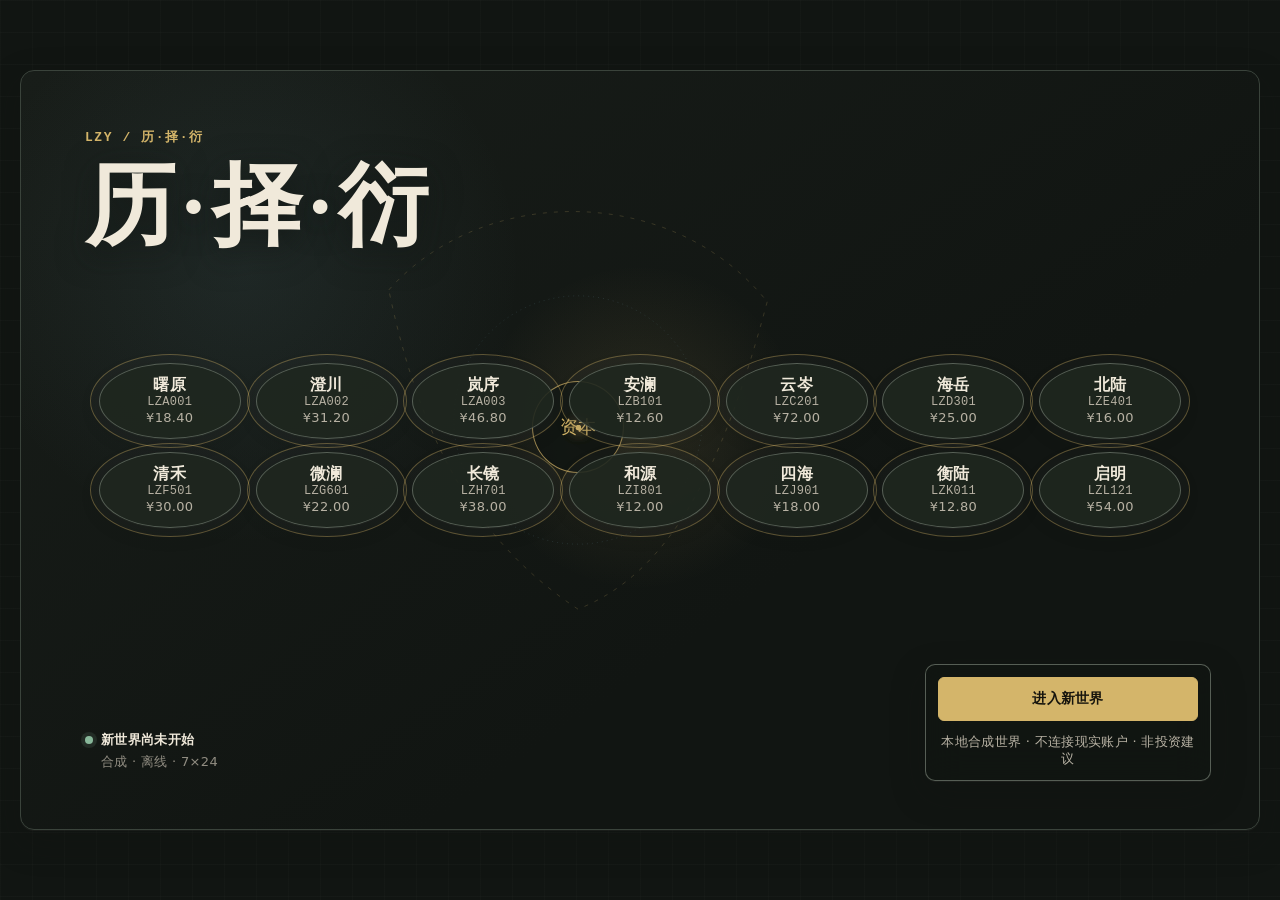
==== client/index.html @ 7af75748 "Publish verified LZY vertical slice" ====
<!doctype html>
<html lang="zh-CN">
  <head>
    <meta charset="utf-8" />
    <meta name="viewport" content="width=device-width, initial-scale=1, viewport-fit=cover" />
    <meta
      name="description"
      content="LZY / 历·择·衍，一款本地单机、持续演化的虚构 A 股式经济与市场游戏。"
    />
    <meta name="theme-color" content="#111512" />
    <title>LZY / 历·择·衍</title>
    <link rel="icon" href="./assets/lzy-mark.svg" type="image/svg+xml" />
    <link rel="apple-touch-icon" href="./assets/lzy-mark.svg" />
    <link rel="stylesheet" href="./styles.css?v=20260801-01" />
    <link rel="stylesheet" href="./src/experience/city-life.css?v=20260801-01" />
    <link rel="stylesheet" href="./src/experience/social-career.css?v=20260801-01" />
    <link rel="stylesheet" href="./src/experience/player-wealth.css?v=20260801-01" />
    <link rel="stylesheet" href="./src/experience/market-intelligence.css?v=20260801-01" />
    <link rel="stylesheet" href="./src/experience/derivatives.css?v=20260801-01" />
    <link rel="stylesheet" href="./src/market/stage.css?v=20260801-01" />
  </head>
  <body>
    <a class="skip-link" href="#current-decision">跳到当前世界</a>
    <div
      id="app"
      class="app-shell"
      data-testid="app-root"
      aria-busy="true"
    >
      <main class="boot-screen" aria-live="polite">
        <p class="eyebrow">LZY / 历·择·衍</p>
        <h1>正在读取本地世界…</h1>
      </main>
    </div>
    <noscript>
      <p class="noscript">LZY 需要启用 JavaScript 才能运行。所有游戏数据仍只保存在本机。</p>
    </noscript>
    <script type="module" src="./src/ui.js?v=20260801-01"></script>
  </body>
</html>
---- client/styles.css ----
:root {
  color-scheme: dark;

  --color-canvas: #111512;
  --rgb-canvas: 17 21 18;
  --color-surface-1: #181d19;
  --rgb-surface-1: 24 29 25;
  --color-surface-2: #202720;
  --rgb-surface-2: 32 39 32;
  --color-surface-3: #283029;
  --rgb-surface-3: 40 48 41;
  --color-text: #f0e9da;
  --rgb-text: 240 233 218;
  --color-text-muted: #b7b1a3;
  --rgb-text-muted: 183 177 163;
  --color-text-subtle: #918d82;
  --rgb-text-subtle: 145 141 130;
  --color-ink-on-accent: #16140d;
  --rgb-ink-on-accent: 22 20 13;
  --color-border: #3a433b;
  --rgb-border: 58 67 59;
  --color-border-strong: #667064;
  --rgb-border-strong: 102 112 100;
  --color-accent: #d4b56a;
  --rgb-accent: 212 181 106;
  --color-info: #84b8c7;
  --rgb-info: 132 184 199;
  --color-positive: #88b89a;
  --rgb-positive: 136 184 154;
  --color-negative: #df8a6e;
  --rgb-negative: 223 138 110;
  --color-market-up: #ef5a5a;
  --color-market-down: #35b779;
  --color-market-flat: #9aa2ad;
  --color-warning: #e2b45e;
  --rgb-warning: 226 180 94;
  --color-danger: #e07878;
  --rgb-danger: 224 120 120;
  --color-focus: #9bc9d2;
  --rgb-focus: 155 201 210;
  --color-overlay: rgb(var(--rgb-canvas) / 0.82);
  --color-hover: rgb(var(--rgb-text) / 0.055);
  --color-selected: rgb(var(--rgb-accent) / 0.13);
  --color-focus-ring: rgb(var(--rgb-focus) / 0.92);

  --font-sans: "PingFang SC", "Hiragino Sans GB", "Microsoft YaHei",
    "Noto Sans CJK SC", system-ui, -apple-system, BlinkMacSystemFont,
    "Segoe UI", sans-serif;
  --font-serif: "Songti SC", "STSong", "Noto Serif CJK SC", Georgia, serif;
  --font-mono: "SFMono-Regular", "Cascadia Mono", Consolas,
    "Liberation Mono", monospace;
  --text-2xs: 0.75rem;
  --text-xs: 0.8125rem;
  --text-sm: 0.875rem;
  --text-md: 1rem;
  --text-lg: 1.125rem;
  --text-xl: 1.5rem;
  --text-2xl: 2rem;

  --space-1: 4px;
  --space-2: 8px;
  --space-3: 12px;
  --space-4: 16px;
  --space-5: 24px;
  --space-6: 32px;
  --space-7: 48px;
  --space-8: 64px;
  --radius-sm: 6px;
  --radius-md: 10px;
  --radius-lg: 14px;
  --content-max: 1480px;
  --rail-width: 248px;
  --aside-width: 340px;

  --shadow-1: 0 1px 0 rgb(var(--rgb-text) / 0.035),
    0 6px 18px rgb(var(--rgb-canvas) / 0.22);
  --shadow-2: 0 1px 0 rgb(var(--rgb-text) / 0.045),
    0 12px 32px rgb(var(--rgb-canvas) / 0.34);
  --shadow-focus: 0 0 0 3px var(--color-focus-ring);

  --motion-fast: 80ms;
  --motion-base: 140ms;
  --motion-slow: 180ms;
  --ease-standard: cubic-bezier(.2, .7, .2, 1);
}

* {
  box-sizing: border-box;
}

html {
  min-width: 320px;
  background: var(--color-canvas);
  scroll-behavior: smooth;
}

body {
  min-width: 320px;
  min-height: 100vh;
  margin: 0;
  color: var(--color-text);
  background:
    linear-gradient(rgb(var(--rgb-text) / 0.018) 1px, transparent 1px),
    linear-gradient(90deg, rgb(var(--rgb-text) / 0.014) 1px, transparent 1px),
    var(--color-canvas);
  background-size: 32px 32px;
  font-family: var(--font-sans);
  font-size: var(--text-md);
  line-height: 1.7;
  letter-spacing: 0.02em;
  -webkit-font-smoothing: antialiased;
  text-rendering: optimizeLegibility;
}

button,
input,
select,
textarea {
  font: inherit;
}

button,
input,
select,
textarea,
a {
  -webkit-tap-highlight-color: transparent;
}

button {
  letter-spacing: 0.02em;
}

a {
  color: var(--color-info);
  text-underline-offset: 0.2em;
}

a:hover {
  color: var(--color-text);
}

a:focus-visible,
button:focus-visible,
input:focus-visible,
select:focus-visible,
textarea:focus-visible,
summary:focus-visible {
  outline: 3px solid var(--color-focus-ring);
  outline-offset: 2px;
}

h1,
h2,
h3,
p {
  margin-top: 0;
}

h1,
h2 {
  font-family: var(--font-serif);
  font-weight: 600;
}

h1 {
  margin-bottom: var(--space-4);
  font-size: clamp(2rem, 5vw, 3.4rem);
  line-height: 1.18;
}

h2 {
  margin-bottom: var(--space-4);
  font-size: clamp(1.45rem, 2.3vw, 2rem);
  line-height: 1.35;
}

h3 {
  margin-bottom: var(--space-3);
  font-size: var(--text-lg);
  line-height: 1.5;
}

small {
  font-size: var(--text-xs);
  color: var(--color-text-muted);
}

.app-shell {
  min-height: 100vh;
  min-height: 100svh;
}

@supports (min-height: 100dvh) {
  .app-shell {
    min-height: 100dvh;
  }
}

.skip-link {
  position: fixed;
  z-index: 100;
  top: var(--space-3);
  left: var(--space-3);
  padding: var(--space-2) var(--space-4);
  border-radius: var(--radius-sm);
  color: var(--color-ink-on-accent);
  background: var(--color-accent);
  transform: translateY(-180%);
  transition: transform var(--motion-base) var(--ease-standard);
}

.skip-link:focus {
  transform: translateY(0);
}

.boot-screen,
.welcome-screen,
.create-screen {
  width: min(1120px, calc(100% - 32px));
  min-height: 100vh;
  min-height: 100svh;
  margin: 0 auto;
  display: grid;
  align-content: center;
  padding: var(--space-8) 0;
  opacity: 1;
  transform: none;
}

.welcome-grid {
  display: grid;
  grid-template-columns: minmax(0, 1.25fr) minmax(280px, 0.75fr);
  gap: var(--space-6);
  align-items: end;
}

.welcome-mark {
  max-width: 760px;
}

.eyebrow {
  margin-bottom: var(--space-3);
  color: var(--color-accent);
  font-family: var(--font-mono);
  font-size: var(--text-xs);
  font-weight: 650;
  letter-spacing: 0.12em;
}

.lede {
  max-width: 66ch;
  color: var(--color-text-muted);
  font-size: var(--text-lg);
}

.disclaimer {
  max-width: 72ch;
  padding-left: var(--space-4);
  border-left: 2px solid var(--color-border-strong);
  color: var(--color-text-muted);
  font-size: var(--text-sm);
}

.panel,
.card {
  border: 1px solid var(--color-border);
  border-radius: var(--radius-md);
  background: var(--color-surface-1);
  box-shadow: var(--shadow-1);
}

.panel {
  padding: clamp(16px, 2.4vw, 24px);
}

.card {
  padding: var(--space-4);
}

.action-stack {
  display: grid;
  gap: var(--space-3);
}

.button,
.nav-button,
.segmented-button,
.icon-button {
  min-height: 44px;
  border: 1px solid var(--color-border);
  border-radius: var(--radius-sm);
  color: var(--color-text);
  background: var(--color-surface-2);
  cursor: pointer;
  transition:
    background-color var(--motion-base) ease,
    border-color var(--motion-base) ease,
    color var(--motion-base) ease,
    transform var(--motion-fast) ease;
}

.button {
  display: inline-flex;
  align-items: center;
  justify-content: center;
  gap: var(--space-2);
  padding: var(--space-2) var(--space-4);
  font-size: var(--text-sm);
  font-weight: 650;
}

.button:hover,
.nav-button:hover,
.segmented-button:hover,
.icon-button:hover {
  border-color: var(--color-border-strong);
  background: var(--color-surface-3);
}

.button:active,
.nav-button:active,
.segmented-button:active,
.icon-button:active {
  transform: translateY(1px);
}

.button:disabled,
.button[aria-disabled="true"],
.nav-button:disabled,
.segmented-button:disabled {
  cursor: not-allowed;
  opacity: 0.48;
  transform: none;
}

.button-primary {
  border-color: var(--color-accent);
  color: var(--color-ink-on-accent);
  background: var(--color-accent);
}

.button-primary:hover {
  border-color: var(--color-text);
  color: var(--color-ink-on-accent);
  background: var(--color-text);
}

.button-quiet {
  background: transparent;
}

.button-wide {
  width: 100%;
}

.button-impact {
  border-color: var(--color-warning);
  box-shadow: inset 3px 0 0 var(--color-warning);
}

.button-danger {
  border-color: var(--color-danger);
  color: var(--color-danger);
}

.inline-actions {
  display: flex;
  flex-wrap: wrap;
  gap: var(--space-2);
  align-items: center;
}

.save-summary {
  display: grid;
  gap: var(--space-1);
  padding: var(--space-3);
  border-left: 3px solid var(--color-accent);
  background: var(--color-selected);
}

.save-summary strong {
  font-family: var(--font-serif);
}

.noscript {
  margin: var(--space-6);
  padding: var(--space-4);
  border: 1px solid var(--color-danger);
}

.create-screen {
  align-content: start;
}

.create-header {
  max-width: 760px;
  margin-bottom: var(--space-6);
}

.create-form {
  display: grid;
  gap: var(--space-6);
}

.form-section {
  margin: 0;
  padding: clamp(16px, 2.6vw, 28px);
  border: 1px solid var(--color-border);
  border-radius: var(--radius-md);
  background: var(--color-surface-1);
}

.form-section legend {
  padding: 0 var(--space-2);
  font-family: var(--font-serif);
  font-size: var(--text-xl);
  font-weight: 600;
}

.section-help {
  margin-bottom: var(--space-4);
  color: var(--color-text-muted);
}

.choice-grid {
  display: grid;
  grid-template-columns: repeat(4, minmax(0, 1fr));
  gap: var(--space-3);
}

.choice-card {
  position: relative;
  display: block;
  min-height: 180px;
  padding: var(--space-4);
  border: 1px solid var(--color-border);
  border-radius: var(--radius-md);
  background: var(--color-surface-2);
  cursor: pointer;
  transition:
    background-color var(--motion-base) ease,
    border-color var(--motion-base) ease,
    transform var(--motion-fast) ease;
}

.choice-card:hover {
  border-color: var(--color-border-strong);
  background: var(--color-surface-3);
}

.choice-card:active {
  transform: translateY(1px);
}

.choice-card:focus-within {
  outline: 3px solid var(--color-focus-ring);
  outline-offset: 2px;
}

.choice-card:has(input:checked) {
  border-color: var(--color-accent);
  background: var(--color-selected);
  box-shadow: inset 3px 0 0 var(--color-accent);
}

.choice-card input {
  position: absolute;
  top: var(--space-3);
  right: var(--space-3);
  width: 20px;
  height: 20px;
  accent-color: var(--color-accent);
}

.choice-card strong,
.choice-card span {
  display: block;
  padding-right: var(--space-5);
}

.choice-card strong {
  margin-bottom: var(--space-2);
  font-size: var(--text-md);
}

.choice-card span {
  color: var(--color-text-muted);
  font-size: var(--text-sm);
  line-height: 1.6;
}

.profile-preview {
  margin-top: var(--space-4);
  padding: var(--space-4);
  border-left: 3px solid var(--color-info);
  background: rgb(var(--rgb-info) / 0.08);
}

.strength-grid {
  display: grid;
  grid-template-columns: repeat(2, minmax(0, 1fr));
  gap: var(--space-3);
}

.compact-choice {
  min-height: 116px;
}

.allocation-grid,
.form-grid {
  display: grid;
  grid-template-columns: repeat(2, minmax(0, 1fr));
  gap: var(--space-4);
}

.field {
  display: grid;
  align-content: start;
  gap: var(--space-2);
}

.field label,
.field-label {
  color: var(--color-text);
  font-size: var(--text-sm);
  font-weight: 650;
}

.field-hint {
  color: var(--color-text-muted);
  font-size: var(--text-xs);
}

.input,
.select,
.textarea {
  width: 100%;
  min-height: 44px;
  border: 1px solid var(--color-border);
  border-radius: var(--radius-sm);
  color: var(--color-text);
  background: var(--color-surface-2);
  transition:
    border-color var(--motion-base) ease,
    background-color var(--motion-base) ease;
}

.input,
.select {
  padding: var(--space-2) var(--space-3);
}

.textarea {
  min-height: 96px;
  resize: vertical;
  padding: var(--space-3);
  line-height: 1.6;
}

.input:hover,
.select:hover,
.textarea:hover {
  border-color: var(--color-border-strong);
  background: var(--color-surface-3);
}

.input:disabled,
.select:disabled,
.textarea:disabled {
  cursor: not-allowed;
  opacity: 0.55;
}

.range {
  width: 100%;
  min-height: 44px;
  accent-color: var(--color-accent);
}

.create-actions {
  position: sticky;
  bottom: 0;
  z-index: 4;
  display: flex;
  justify-content: space-between;
  gap: var(--space-3);
  padding: var(--space-4);
  border: 1px solid var(--color-border);
  border-radius: var(--radius-md) var(--radius-md) 0 0;
  background: var(--color-surface-1);
  box-shadow: var(--shadow-2);
}

.world-shell {
  min-height: 100vh;
  min-height: 100svh;
  opacity: 1;
  transform: none;
}

.world-status {
  position: sticky;
  z-index: 20;
  top: 0;
  border-bottom: 1px solid var(--color-border);
  background: var(--color-surface-1);
}

.world-status-inner {
  width: min(var(--content-max), 100%);
  min-height: 72px;
  margin: 0 auto;
  padding: var(--space-3) clamp(16px, 2.3vw, 32px);
  display: grid;
  grid-template-columns: auto minmax(240px, 1fr) auto;
  gap: var(--space-4);
  align-items: center;
}

.brand-lockup {
  min-width: 175px;
}

.brand-lockup strong,
.brand-lockup span {
  display: block;
}

.brand-lockup strong {
  font-family: var(--font-serif);
  font-size: var(--text-lg);
}

.brand-lockup span {
  color: var(--color-text-subtle);
  font-family: var(--font-mono);
  font-size: var(--text-2xs);
  letter-spacing: 0.08em;
}

.world-meta {
  min-width: 0;
  display: flex;
  flex-wrap: wrap;
  gap: var(--space-2) var(--space-4);
  color: var(--color-text-muted);
  font-size: var(--text-xs);
}

.world-meta strong {
  color: var(--color-accent);
  font-family: var(--font-mono);
  font-size: var(--text-sm);
}

.world-controls {
  display: flex;
  flex-wrap: wrap;
  gap: var(--space-2);
  justify-content: flex-end;
}

.density-control {
  min-height: 36px;
  display: inline-grid;
  grid-template-columns: auto auto;
  gap: var(--space-1);
  align-items: center;
  padding-left: var(--space-2);
  border: 1px solid var(--color-border);
  border-radius: var(--radius-sm);
  color: var(--color-text-muted);
  background: var(--color-canvas);
  font-size: var(--text-2xs);
}

.density-control select {
  min-height: 34px;
  padding: 0 var(--space-2);
  border: 0;
  background: transparent;
}

.world-menu {
  position: relative;
}

.world-menu summary {
  width: 44px;
  min-height: 44px;
  display: grid;
  padding: 0;
  place-items: center;
  border: 1px solid var(--color-border);
  border-radius: var(--radius-sm);
  color: var(--color-text-muted);
  background: var(--color-canvas);
  cursor: pointer;
  list-style: none;
}

.world-menu summary::-webkit-details-marker {
  display: none;
}

.world-menu > div {
  position: absolute;
  z-index: 35;
  top: calc(100% + var(--space-1));
  right: 0;
  min-width: 180px;
  display: grid;
  gap: var(--space-1);
  padding: var(--space-2);
  border: 1px solid var(--color-border-strong);
  border-radius: var(--radius-sm);
  background: var(--color-surface-2);
  box-shadow: var(--shadow-2);
}

.world-menu > div .button {
  width: 100%;
  justify-content: flex-start;
}

.world-menu > div .density-control {
  width: 100%;
  grid-template-columns: 1fr auto;
  padding-left: var(--space-2);
}

.allocation-summary {
  min-height: 34px;
  display: flex;
  align-items: center;
  color: var(--color-accent);
  font-family: var(--font-mono);
  font-weight: 700;
}

.segmented {
  display: inline-flex;
  padding: var(--space-1);
  border: 1px solid var(--color-border);
  border-radius: var(--radius-sm);
  background: var(--color-canvas);
}

.segmented-button {
  min-height: 36px;
  padding: var(--space-1) var(--space-3);
  border-color: transparent;
  background: transparent;
  font-size: var(--text-xs);
  font-weight: 650;
}

.segmented-button[aria-pressed="true"] {
  border-color: var(--color-border);
  color: var(--color-ink-on-accent);
  background: var(--color-accent);
}

.save-state {
  min-width: 78px;
  color: var(--color-text-muted);
  font-size: var(--text-xs);
  text-align: right;
}

.save-state[data-state="saved"] {
  color: var(--color-positive);
}

.save-state[data-state="error"] {
  color: var(--color-danger);
}

.primary-nav {
  border-bottom: 1px solid var(--color-border);
  background: var(--color-canvas);
}

.primary-nav-inner {
  width: min(var(--content-max), 100%);
  margin: 0 auto;
  padding: 0 clamp(16px, 2.3vw, 32px);
  display: grid;
  grid-template-columns: repeat(5, minmax(0, 1fr));
}

.nav-button {
  position: relative;
  min-height: 58px;
  padding: var(--space-2) var(--space-4);
  border: 0;
  border-radius: 0;
  background: transparent;
  text-align: left;
  font-size: var(--text-sm);
  font-weight: 600;
}

.nav-button[aria-current="page"] {
  color: var(--color-accent);
  background: var(--color-selected);
}

.nav-button[aria-current="page"]::after {
  content: "";
  position: absolute;
  right: var(--space-4);
  bottom: 0;
  left: var(--space-4);
  height: 3px;
  background: var(--color-accent);
}

.world-grid {
  width: min(var(--content-max), 100%);
  margin: 0 auto;
  padding: var(--space-5) clamp(16px, 2.3vw, 32px) var(--space-7);
  display: grid;
  grid-template-columns: minmax(0, 1fr);
  gap: var(--space-4);
  align-items: start;
}

.world-grid-market {
  width: 100%;
  max-width: 1920px;
  grid-template-columns: minmax(0, 1fr);
  padding-inline: clamp(8px, 1.4vw, 24px);
}

.market-workspace,
.market-stage-host,
#market-stage-root {
  min-width: 0;
  width: 100%;
}

.market-mode .world-status,
.market-mode > .primary-nav,
.market-mode .footer-note,
.market-mode .live-region {
  display: none;
}

.market-mode .world-grid-market {
  max-width: none;
  padding: 0;
}

.market-mode .market-workspace {
  gap: 0;
}

.market-mode .market-stage-host {
  position: relative;
  overflow: visible;
  border: 0;
  border-radius: 0;
}

.market-intelligence-route {
  min-width: 0;
  display: grid;
  gap: var(--space-2);
}

.market-intelligence-route__bar {
  position: sticky;
  top: 0;
  z-index: 20;
  display: flex;
  gap: var(--space-1);
  padding: var(--space-1);
  border-bottom: 1px solid var(--color-border);
  background: rgb(var(--rgb-canvas) / 0.86);
  backdrop-filter: blur(12px);
  -webkit-backdrop-filter: blur(12px);
}

.market-intelligence-route__bar button {
  min-height: 44px;
  padding: 0 var(--space-3);
  border: 1px solid var(--color-border);
  border-radius: var(--radius-sm);
  color: var(--color-text);
  background: var(--color-surface-1);
}

.market-app-bar {
  position: relative;
  min-height: 44px;
  display: grid;
  grid-template-columns: minmax(0, auto) minmax(48px, 1fr) 44px;
  gap: var(--space-1);
  align-items: center;
  padding: 2px var(--space-2);
  border-bottom: 1px solid var(--color-border);
  background: var(--color-canvas);
}

.market-mode .market-app-bar {
  height: 44px;
  min-height: 44px;
  grid-template-columns: minmax(0, 1fr) 44px;
  overflow: visible;
}

.market-mode .market-app-bar > strong {
  display: none;
}

.market-mode .market-place-links {
  max-width: calc(100% - 360px);
}

.market-mode .market-place-links button {
  flex: 0 1 auto;
  overflow: hidden;
  text-overflow: ellipsis;
  white-space: nowrap;
}

.market-mode .market-menu {
  z-index: 60;
}

.market-app-bar strong {
  overflow: hidden;
  text-align: center;
  text-overflow: ellipsis;
  white-space: nowrap;
}

.market-place-links {
  min-width: 0;
  display: flex;
  align-items: center;
}

.market-app-bar button {
  min-height: 44px;
  padding: 0 clamp(5px, 1vw, var(--space-2));
  border: 0;
  color: var(--color-text-muted);
  background: transparent;
  font-size: var(--text-xs);
}

.market-menu {
  position: relative;
  justify-self: end;
}

.market-menu summary {
  width: 44px;
  min-height: 44px;
  display: grid;
  place-items: center;
  color: var(--color-text-muted);
  cursor: pointer;
  list-style: none;
}

.market-menu summary::-webkit-details-marker {
  display: none;
}

.market-menu > div {
  position: absolute;
  z-index: 60;
  top: calc(100% + var(--space-1));
  right: 0;
  min-width: 168px;
  padding: var(--space-1);
  border: 1px solid var(--color-border-strong);
  border-radius: var(--radius-sm);
  background: var(--color-surface-2);
  box-shadow: var(--shadow-2);
}

.market-menu > div button {
  width: 100%;
  justify-content: flex-start;
}

.advance-control {
  display: grid;
  grid-template-columns: auto minmax(0, 1fr) auto;
  gap: var(--space-2);
  align-items: center;
}

.advance-control label {
  color: var(--color-text-muted);
  font-size: var(--text-xs);
}

.advance-control select {
  min-width: 0;
  min-height: 40px;
  padding: 0 var(--space-2);
  border: 1px solid var(--color-border);
  border-radius: var(--radius-sm);
  background: var(--color-canvas);
}

.market-mode .lzy-market-stage {
  min-height: calc(100svh - 40px);
}

.market-stage-host {
  overflow: clip;
  border: 1px solid var(--color-border);
  border-radius: var(--radius-md);
  background: var(--color-surface-1);
}

.market-return-actions {
  display: flex;
  flex-wrap: wrap;
  gap: var(--space-3);
  margin-top: var(--space-4);
}

.context-rail,
.account-aside {
  min-width: 0;
  position: sticky;
  top: 166px;
  display: grid;
  gap: var(--space-4);
}

.context-nav {
  display: grid;
  gap: var(--space-1);
  padding: var(--space-2);
  border: 1px solid var(--color-border);
  border-radius: var(--radius-md);
  background: var(--color-surface-1);
}

.context-nav .nav-button {
  min-height: 46px;
  border-radius: var(--radius-sm);
}

.context-nav .nav-button[aria-current="page"]::after {
  top: var(--space-2);
  right: auto;
  bottom: var(--space-2);
  left: 0;
  width: 3px;
  height: auto;
}

.main-workspace {
  width: 100%;
  min-width: 0;
  display: grid;
  gap: var(--space-4);
}

.workspace-header {
  padding: clamp(18px, 3vw, 32px);
  border: 1px solid var(--color-border);
  border-radius: var(--radius-md);
  background:
    linear-gradient(115deg, rgb(var(--rgb-accent) / 0.07), transparent 55%),
    var(--color-surface-1);
}

.workspace-header p {
  max-width: 72ch;
  margin-bottom: 0;
  color: var(--color-text-muted);
}

.panel-enter {
  opacity: 1;
  transform: none;
}

.visually-hidden {
  position: absolute !important;
  width: 1px !important;
  height: 1px !important;
  overflow: hidden !important;
  margin: -1px !important;
  padding: 0 !important;
  border: 0 !important;
  clip: rect(0 0 0 0) !important;
  clip-path: inset(50%) !important;
  white-space: nowrap !important;
}

/* Continuous-world opening */
.welcome-screen {
  width: min(1240px, calc(100% - 32px));
  padding-block: var(--space-4);
}

.welcome-stage {
  position: relative;
  min-height: min(760px, calc(100svh - 32px));
  overflow: hidden;
  border: 1px solid var(--color-border);
  border-radius: var(--radius-lg);
  background:
    radial-gradient(circle at 50% 47%, rgb(var(--rgb-accent) / 0.12), transparent 22%),
    radial-gradient(circle at 18% 26%, rgb(var(--rgb-info) / 0.09), transparent 24%),
    linear-gradient(145deg, var(--color-surface-1), var(--color-canvas) 64%);
  box-shadow: var(--shadow-2);
}

.welcome-world-preview {
  position: absolute;
  inset: 0;
  min-height: 600px;
  isolation: isolate;
}

.welcome-mark {
  position: absolute;
  z-index: 4;
  top: clamp(22px, 5vw, 56px);
  left: clamp(22px, 5vw, 64px);
  max-width: none;
}

.welcome-mark .eyebrow {
  margin-bottom: var(--space-1);
}

.welcome-mark h1 {
  margin: 0;
  font-size: clamp(2.3rem, 7vw, 5.6rem);
  letter-spacing: 0.08em;
  text-shadow: 0 8px 32px rgb(var(--rgb-canvas) / 0.72);
}

.welcome-flow {
  position: absolute;
  z-index: 0;
  top: 46%;
  left: 45%;
  width: min(620px, 78%);
  height: min(620px, 78%);
  overflow: visible;
  transform: translate(-50%, -50%);
}

.welcome-flow path,
.welcome-flow circle {
  fill: none;
  stroke: rgb(var(--rgb-accent) / 0.42);
  stroke-width: 0.45;
  vector-effect: non-scaling-stroke;
}

.welcome-flow path {
  stroke-dasharray: 4 7;
  animation: welcome-flow-drift 9s linear infinite;
}

.welcome-flow circle {
  stroke: rgb(var(--rgb-info) / 0.34);
  stroke-dasharray: 1 4;
}

.welcome-company {
  z-index: 3;
  width: clamp(90px, 13vw, 142px);
  min-height: 76px;
  display: grid;
  place-content: center;
  padding: var(--space-2);
  border: 1px solid rgb(var(--rgb-border-strong) / 0.8);
  border-radius: 50%;
  background: rgb(var(--rgb-surface-2) / 0.9);
  box-shadow: 0 0 0 8px rgb(var(--rgb-text) / 0.018), var(--shadow-1);
  text-align: center;
  line-height: 1.25;
}

.welcome-company-field {
  position: absolute;
  z-index: 3;
  inset: clamp(150px, 19vh, 190px) clamp(24px, 6vw, 86px)
    clamp(150px, 20vh, 190px);
  display: grid;
  grid-template-columns: repeat(7, minmax(0, 1fr));
  align-content: center;
  gap: clamp(8px, 1vw, 14px);
}

.welcome-company-field .welcome-company {
  position: relative;
  top: auto;
  right: auto;
  left: auto;
  width: min(100%, 142px);
  min-width: 0;
  justify-self: center;
  transform: none;
}

.welcome-company strong,
.welcome-company span,
.welcome-company small {
  position: relative;
  z-index: 1;
}

.welcome-company span {
  color: var(--color-text-muted);
  font-family: var(--font-mono);
  font-size: var(--text-2xs);
}

.welcome-company-1 {
  top: 25%;
  left: 16%;
}

.welcome-company-2 {
  top: 22%;
  left: 62%;
}

.welcome-company-3 {
  top: 65%;
  left: 39%;
}

.welcome-company-pulse {
  position: absolute !important;
  z-index: -1 !important;
  inset: -10px;
  border: 1px solid rgb(var(--rgb-accent) / 0.38);
  border-radius: 50%;
  animation: ambient-pulse 3.6s ease-out infinite;
}

.welcome-company-2 .welcome-company-pulse {
  animation-delay: -1.2s;
}

.welcome-company-3 .welcome-company-pulse {
  animation-delay: -2.4s;
}

.welcome-capital {
  position: absolute;
  z-index: 2;
  top: 47%;
  left: 45%;
  width: 92px;
  height: 92px;
  display: grid;
  place-items: center;
  border: 1px solid rgb(var(--rgb-accent) / 0.72);
  border-radius: 50%;
  background: rgb(var(--rgb-canvas) / 0.88);
  transform: translate(-50%, -50%);
}

.welcome-capital::before {
  content: "资本";
  color: var(--color-accent);
  font-family: var(--font-serif);
  font-size: var(--text-lg);
}

.welcome-capital span {
  position: absolute;
  width: 5px;
  height: 5px;
  border-radius: 50%;
  background: var(--color-accent);
  box-shadow: 0 0 14px var(--color-accent);
  animation: capital-orbit 7s linear infinite;
}

.welcome-capital span:nth-child(2) {
  animation-delay: -2.3s;
}

.welcome-capital span:nth-child(3) {
  animation-delay: -4.6s;
}

.welcome-world-state {
  position: absolute;
  z-index: 4;
  left: clamp(20px, 5vw, 64px);
  bottom: clamp(22px, 5vw, 56px);
  display: grid;
  grid-template-columns: auto auto;
  gap: 0 var(--space-2);
  align-items: center;
  font-size: var(--text-xs);
}

.welcome-world-state > span:last-child {
  grid-column: 2;
  color: var(--color-text-subtle);
}

.welcome-entry {
  position: absolute;
  z-index: 8;
  right: clamp(18px, 4vw, 48px);
  bottom: clamp(18px, 4vw, 48px);
  width: min(286px, calc(100% - 36px));
  padding: var(--space-3);
  border: 1px solid rgb(var(--rgb-border-strong) / 0.82);
  border-radius: var(--radius-md);
  background: rgb(var(--rgb-canvas) / 0.86);
  box-shadow: var(--shadow-2);
  -webkit-backdrop-filter: blur(18px);
  backdrop-filter: blur(18px);
}

.welcome-risk {
  line-height: 1.35;
  text-align: center;
}

.save-recovery {
  display: grid;
  gap: var(--space-1);
  padding: var(--space-2);
  border: 1px solid var(--color-warning);
  border-radius: var(--radius-sm);
  color: var(--color-text-muted);
  font-size: var(--text-xs);
}

/* Compact world creation console */
.create-screen {
  width: min(1040px, calc(100% - 32px));
  align-content: center;
  padding-block: var(--space-4);
}

.create-console {
  display: grid;
  gap: var(--space-3);
  padding: clamp(14px, 2.5vw, 28px);
  border: 1px solid var(--color-border);
  border-radius: var(--radius-lg);
  background:
    radial-gradient(circle at 85% 10%, rgb(var(--rgb-accent) / 0.08), transparent 28%),
    var(--color-surface-1);
  box-shadow: var(--shadow-2);
}

.create-console-head {
  min-height: 62px;
  display: flex;
  justify-content: space-between;
  gap: var(--space-3);
  align-items: center;
  border-bottom: 1px solid var(--color-border);
}

.create-console-head .eyebrow {
  display: block;
  margin-bottom: 0;
}

.create-console-head h1 {
  margin: 0;
  font-size: clamp(1.7rem, 4vw, 2.7rem);
}

.create-block {
  min-width: 0;
  margin: 0;
  padding: var(--space-3);
  border: 1px solid var(--color-border);
  border-radius: var(--radius-md);
  background: rgb(var(--rgb-canvas) / 0.44);
}

.create-block legend {
  padding: 0 var(--space-2);
  color: var(--color-text-muted);
  font-size: var(--text-xs);
  font-weight: 650;
}

.create-role-grid {
  display: grid;
  grid-template-columns: repeat(4, minmax(0, 1fr));
  gap: var(--space-2);
}

.create-role-choice {
  position: relative;
  min-width: 0;
  min-height: 94px;
  display: grid;
  grid-template-columns: auto minmax(0, 1fr);
  gap: 0 var(--space-2);
  align-content: center;
  padding: var(--space-2);
  border: 1px solid var(--color-border);
  border-radius: var(--radius-md);
  background: var(--color-surface-2);
  cursor: pointer;
}

.create-role-choice:hover {
  border-color: var(--color-border-strong);
}

.create-role-choice:has(input:checked) {
  border-color: var(--color-accent);
  background: var(--color-selected);
  box-shadow: inset 0 -3px 0 var(--color-accent);
}

.create-role-choice input {
  position: absolute;
  width: 1px;
  height: 1px;
  opacity: 0;
}

.create-role-choice:focus-within {
  outline: 3px solid var(--color-focus-ring);
  outline-offset: 2px;
}

.create-role-index {
  width: 30px;
  height: 30px;
  grid-row: 1 / span 2;
  display: grid;
  place-items: center;
  border: 1px solid var(--color-border-strong);
  border-radius: 50%;
  color: var(--color-accent);
  font-family: var(--font-mono);
  font-size: var(--text-xs);
}

.create-role-choice strong,
.create-role-choice small {
  min-width: 0;
  overflow: hidden;
  text-overflow: ellipsis;
  white-space: nowrap;
}

.create-role-choice small {
  color: var(--color-text-subtle);
  font-size: 10px;
}

.create-control-grid {
  display: grid;
  grid-template-columns: minmax(150px, 0.55fr) minmax(240px, 1fr) minmax(210px, 0.8fr);
  gap: var(--space-3);
}

.create-strength-toggle {
  display: grid;
  grid-template-columns: 1fr 1fr;
  gap: var(--space-1);
}

.create-strength-toggle label {
  position: relative;
  cursor: pointer;
}

.create-strength-toggle input {
  position: absolute;
  opacity: 0;
}

.create-strength-toggle span {
  min-height: 48px;
  display: grid;
  place-items: center;
  border: 1px solid var(--color-border);
  border-radius: var(--radius-sm);
  color: var(--color-text-muted);
  background: var(--color-surface-2);
}

.create-strength-toggle input:checked + span {
  border-color: var(--color-accent);
  color: var(--color-ink-on-accent);
  background: var(--color-accent);
}

.create-range {
  min-height: 48px;
  display: grid;
  grid-template-columns: auto minmax(80px, 1fr);
  gap: 0 var(--space-2);
  align-items: center;
}

.create-range label {
  color: var(--color-text-muted);
  font-size: var(--text-xs);
}

.create-range .range {
  min-width: 0;
}

.create-range .allocation-summary {
  min-height: 20px;
  grid-column: 1 / -1;
  font-size: var(--text-xs);
}

.create-seed-block .input {
  min-height: 48px;
}

.create-vitals {
  display: grid;
  grid-template-columns: minmax(150px, 1.2fr) repeat(4, minmax(100px, 1fr));
  gap: var(--space-1);
  padding: var(--space-1);
  border: 1px solid var(--color-border);
  border-radius: var(--radius-md);
  background: var(--color-canvas);
}

.create-vitals > span {
  min-width: 0;
  min-height: 58px;
  display: grid;
  align-content: center;
  padding: var(--space-2);
  border-right: 1px solid var(--color-border);
}

.create-vitals > span:last-child {
  border-right: 0;
}

.create-vitals small,
.create-vitals strong {
  overflow: hidden;
  text-overflow: ellipsis;
  white-space: nowrap;
}

.create-vitals small {
  color: var(--color-text-subtle);
  font-size: 10px;
}

.create-vitals strong {
  font-family: var(--font-mono);
  font-size: var(--text-sm);
}

.create-vital-name strong {
  color: var(--color-accent);
  font-family: var(--font-serif);
}

.create-console .create-actions {
  position: static;
  min-height: 58px;
  margin: 0;
  padding: var(--space-2) 0 0;
  border: 0;
  border-top: 1px solid var(--color-border);
  border-radius: 0;
  box-shadow: none;
  align-items: center;
}

.create-console .create-actions small {
  line-height: 1.35;
}

/* Persistent world shell */
.world-running-dot {
  width: 8px;
  height: 8px;
  display: inline-block;
  flex: 0 0 auto;
  border-radius: 50%;
  background: var(--color-positive);
  box-shadow: 0 0 0 4px rgb(var(--rgb-positive) / 0.12);
  animation: running-breathe 2.4s ease-in-out infinite;
}

.world-running-dot.is-paused {
  background: var(--color-text-subtle);
  box-shadow: none;
  animation: none;
}

.world-run-toggle {
  min-height: 44px;
  display: inline-flex;
  gap: var(--space-1);
  align-items: center;
  padding: 0 var(--space-2);
  border: 1px solid var(--color-border);
  border-radius: var(--radius-sm);
  color: var(--color-text);
  background: var(--color-canvas);
  cursor: pointer;
  font-size: var(--text-xs);
}

.world-run-toggle[aria-pressed="false"] {
  color: var(--color-warning);
  border-color: var(--color-warning);
}

.world-speed {
  min-height: 44px;
  display: inline-flex;
  align-items: center;
  border: 1px solid var(--color-border);
  border-radius: var(--radius-sm);
  background: var(--color-canvas);
}

.world-speed select {
  min-height: 44px;
  padding: 0 var(--space-2);
  border: 0;
  color: var(--color-text);
  background: transparent;
  font-family: var(--font-mono);
  font-size: var(--text-xs);
}

.world-virtual-clock {
  min-width: 7ch;
  font-family: var(--font-mono);
  font-variant-numeric: tabular-nums;
}

.lens-header {
  min-height: 64px;
  display: flex;
  gap: var(--space-3);
  align-items: baseline;
  padding: var(--space-3) var(--space-4);
  border-bottom: 1px solid var(--color-border);
}

.lens-header h1 {
  margin: 0;
  font-size: var(--text-xl);
}

.lens-header span {
  color: var(--color-text-subtle);
  font-size: var(--text-xs);
}

.world-scene {
  position: relative;
  overflow: hidden;
  border: 1px solid var(--color-border);
  border-radius: var(--radius-lg);
  background:
    radial-gradient(circle at 50% 46%, rgb(var(--rgb-accent) / 0.1), transparent 25%),
    radial-gradient(circle at 15% 55%, rgb(var(--rgb-info) / 0.055), transparent 24%),
    linear-gradient(160deg, var(--color-surface-1), var(--color-canvas) 72%);
  box-shadow: var(--shadow-2);
}

.world-scene-head {
  min-height: 72px;
  display: grid;
  grid-template-columns: minmax(0, 1fr) auto auto;
  gap: clamp(14px, 4vw, 48px);
  align-items: center;
  padding: var(--space-3) clamp(14px, 3vw, 28px);
  border-bottom: 1px solid rgb(var(--rgb-border) / 0.8);
  background: rgb(var(--rgb-canvas) / 0.4);
}

.world-scene-head > div {
  min-width: 0;
  display: grid;
  gap: 0 var(--space-2);
}

.world-scene-head > div:first-child {
  grid-template-columns: auto auto;
  justify-content: start;
  align-items: center;
}

.world-scene-head > div:first-child > span:last-child {
  grid-column: 2;
  color: var(--color-text-subtle);
  font-family: var(--font-mono);
  font-size: var(--text-xs);
}

.world-scene-head small {
  color: var(--color-text-subtle);
  font-size: var(--text-2xs);
}

.world-scene-head strong {
  overflow: hidden;
  text-overflow: ellipsis;
  white-space: nowrap;
  font-variant-numeric: tabular-nums;
}

.worldline-panel {
  display: grid;
  gap: var(--space-2);
  padding: var(--space-3) clamp(14px, 3vw, 28px);
  border-bottom: 1px solid rgb(var(--rgb-border) / 0.8);
  background: rgb(var(--rgb-canvas) / 0.46);
}

.worldline-panel--history {
  margin-bottom: var(--space-3);
  border: 1px solid var(--color-border);
  border-radius: var(--radius-lg);
  box-shadow: var(--shadow-1);
}

.worldline-panel > header {
  display: flex;
  align-items: baseline;
  justify-content: space-between;
  gap: var(--space-2);
}

.worldline-panel > header > span:first-child {
  display: grid;
}

.worldline-panel > header small,
.worldline-panel > header > span:not(:first-child) {
  color: var(--color-text-subtle);
  font-size: var(--text-2xs);
}

.worldline-anchors {
  display: grid;
  grid-template-columns: repeat(6, minmax(0, 1fr));
  border: 1px solid var(--color-border);
  border-radius: var(--radius-sm);
  overflow: hidden;
}

.worldline-anchors > span {
  display: grid;
  min-width: 0;
  padding: var(--space-1) var(--space-2);
  border-right: 1px solid var(--color-border);
}

.worldline-anchors > span:last-child {
  border-right: 0;
}

.worldline-anchors small {
  color: var(--color-text-subtle);
  font-size: 9px;
}

.worldline-anchors strong {
  overflow: hidden;
  text-overflow: ellipsis;
  white-space: nowrap;
  font-size: var(--text-2xs);
}

.worldline-grounding {
  display: grid;
  grid-template-columns: repeat(5, minmax(0, 1fr));
  gap: 1px;
  overflow: hidden;
  border: 1px solid var(--color-border);
  border-radius: var(--radius-sm);
  background: var(--color-border);
}

.worldline-grounding > span {
  display: grid;
  min-width: 0;
  gap: 2px;
  padding: var(--space-2);
  background: var(--color-surface-1);
}

.worldline-grounding small {
  color: var(--color-text-subtle);
  font-size: 9px;
}

.worldline-grounding strong {
  display: -webkit-box;
  overflow: hidden;
  font-size: var(--text-2xs);
  line-height: 1.35;
  -webkit-box-orient: vertical;
  -webkit-line-clamp: 2;
}

.worldline-arcs {
  display: grid;
  grid-template-columns: repeat(2, minmax(0, 1fr));
  gap: var(--space-2);
}

.worldline-arc {
  display: grid;
  gap: 3px;
  min-width: 0;
  padding: var(--space-2);
  border: 1px solid var(--color-border);
  border-radius: var(--radius-sm);
  background: var(--color-surface-1);
}

.worldline-arc > header,
.worldline-arc > div {
  display: flex;
  align-items: baseline;
  justify-content: space-between;
  gap: var(--space-2);
}

.worldline-arc strong,
.worldline-arc p {
  overflow: hidden;
  text-overflow: ellipsis;
  white-space: nowrap;
}

.worldline-arc p {
  margin: 0;
  color: var(--color-text);
  font-size: var(--text-xs);
}

.worldline-arc small,
.worldline-arc > div,
.worldline-empty,
.worldline-terminal-count {
  color: var(--color-text-subtle);
  font-size: 9px;
}

.worldline-empty {
  margin: 0;
}

@media (max-width: 679px) {
  .worldline-panel {
    padding: var(--space-2);
  }

  .worldline-panel > header {
    align-items: flex-start;
    flex-wrap: wrap;
  }

  .worldline-anchors {
    grid-template-columns: repeat(3, minmax(0, 1fr));
  }

  .worldline-anchors > span:nth-child(3n) {
    border-right: 0;
  }

  .worldline-anchors > span:nth-child(-n + 3) {
    border-bottom: 1px solid var(--color-border);
  }

  .worldline-arcs {
    grid-template-columns: minmax(0, 1fr);
  }

  .worldline-grounding {
    grid-template-columns: repeat(2, minmax(0, 1fr));
  }

  .worldline-grounding > span:last-child {
    grid-column: 1 / -1;
  }
}

.world-map {
  position: relative;
  min-height: clamp(360px, 49vw, 560px);
  overflow: hidden;
  border-bottom: 1px solid rgb(var(--rgb-border) / 0.7);
}

.world-map::before {
  content: "";
  position: absolute;
  inset: 10%;
  border: 1px dashed rgb(var(--rgb-border-strong) / 0.18);
  border-radius: 50%;
}

.world-map-lines {
  position: absolute;
  inset: 3%;
  width: 94%;
  height: 94%;
  overflow: visible;
}

.world-map-lines path {
  fill: none;
  stroke: rgb(var(--rgb-accent) / 0.38);
  stroke-width: 0.45;
  stroke-dasharray: 1.5 2.5;
  vector-effect: non-scaling-stroke;
}

.world-map-lines .world-supply-line {
  stroke: rgb(var(--rgb-info) / 0.22);
  stroke-dasharray: 5 7;
  animation: welcome-flow-drift 14s linear infinite;
}

.world-node {
  --node-x: 50%;
  --node-y: 50%;
  position: absolute;
  z-index: 3;
  top: var(--node-y);
  left: var(--node-x);
  transform: translate(-50%, -50%);
  font-size: var(--text-xs);
  line-height: 1.25;
  text-align: center;
}

.world-node strong,
.world-node span,
.world-node small {
  display: block;
}

.world-node-player {
  width: clamp(112px, 18vw, 178px);
  min-height: clamp(112px, 18vw, 178px);
  display: grid;
  place-content: center;
  padding: var(--space-3);
  border: 1px solid rgb(var(--rgb-accent) / 0.7);
  border-radius: 50%;
  background: rgb(var(--rgb-canvas) / 0.88);
  box-shadow:
    0 0 0 12px rgb(var(--rgb-accent) / 0.035),
    0 0 50px rgb(var(--rgb-accent) / 0.12);
}

.world-node-player small,
.world-node-player span {
  color: var(--color-text-muted);
  font-size: var(--text-2xs);
}

.player-orbit {
  position: absolute;
  inset: -12px;
  border: 1px dashed rgb(var(--rgb-accent) / 0.42);
  border-radius: 50%;
  animation: capital-orbit-ring 18s linear infinite;
}

.world-node-company {
  width: clamp(86px, 13vw, 132px);
  min-height: clamp(72px, 10vw, 104px);
  padding: var(--space-2);
  border: 1px solid rgb(var(--rgb-border-strong) / 0.86);
  border-radius: 50%;
  color: var(--color-text);
  background: rgb(var(--rgb-surface-2) / 0.92);
  box-shadow: var(--shadow-1);
  cursor: pointer;
}

.world-node-company:hover {
  border-color: var(--color-accent);
}

.world-node-company > span:not(.world-node-aura),
.world-node-company > small {
  color: var(--color-text-muted);
  font-family: var(--font-mono);
  font-size: var(--text-2xs);
}

.world-node-company .market-up,
.market-up {
  color: var(--color-market-up);
}

.world-node-company .market-down,
.market-down {
  color: var(--color-market-down);
}

.world-node-company .market-flat,
.market-flat {
  color: var(--color-market-flat);
}

.world-node-aura {
  position: absolute;
  z-index: -1;
  inset: calc(-8px - var(--node-tension, 0) * 8px);
  border: 1px solid rgb(var(--rgb-warning) / calc(0.16 + var(--node-tension, 0) * 0.46));
  border-radius: 50%;
}

.world-actor-layer {
  position: absolute;
  z-index: 5;
  inset: 0;
  pointer-events: none;
}

.world-node-actor {
  width: clamp(82px, 10vw, 112px);
  min-height: 56px;
  padding: var(--space-1) var(--space-2);
  border: 1px solid rgb(var(--rgb-info) / 0.52);
  border-radius: 999px;
  color: var(--color-text);
  background: rgb(var(--rgb-canvas) / 0.88);
  box-shadow: 0 0 24px rgb(var(--rgb-info) / 0.08);
  pointer-events: auto;
  cursor: pointer;
}

.world-node-actor small,
.world-node-actor span {
  color: var(--color-text-muted);
  font-size: 10px;
}

.world-node-actor b {
  color: var(--color-info);
}

.actor-pulse {
  position: absolute;
  z-index: -1;
  inset: -7px;
  border: 1px solid rgb(var(--rgb-info) / 0.5);
  border-radius: 999px;
  animation: actor-activity-pulse 2.8s ease-out infinite;
}

.world-landmarks {
  display: grid;
  grid-template-columns: repeat(3, minmax(0, 1fr));
  border-bottom: 1px solid rgb(var(--rgb-border) / 0.7);
}

.world-landmark {
  position: relative;
  min-width: 0;
  min-height: 82px;
  display: grid;
  grid-template-columns: 4px minmax(0, 1fr) auto auto;
  gap: var(--space-2);
  align-items: center;
  padding: var(--space-2) var(--space-3);
  border: 0;
  border-right: 1px solid var(--color-border);
  color: var(--color-text);
  background: rgb(var(--rgb-surface-1) / 0.72);
  cursor: pointer;
  text-align: left;
}

.world-landmark:last-child {
  border-right: 0;
}

.world-landmark[aria-pressed="true"] {
  background: rgb(var(--rgb-accent) / 0.08);
}

.world-landmark > span:nth-child(2) {
  min-width: 0;
}

.world-landmark small,
.world-landmark strong {
  display: block;
  overflow: hidden;
  text-overflow: ellipsis;
  white-space: nowrap;
}

.world-landmark small {
  color: var(--color-text-subtle);
  font-size: var(--text-2xs);
}

.world-landmark b {
  color: var(--color-accent);
  font-family: var(--font-mono);
  font-size: var(--text-sm);
}

.world-landmark-line {
  width: 3px;
  height: 42px;
  overflow: hidden;
  display: flex;
  align-items: end;
  border-radius: 999px;
  background: rgb(var(--rgb-border-strong) / 0.42);
}

.world-landmark-line i {
  width: 100%;
  height: calc(16% + var(--landmark-tension, 0) * 84%);
  border-radius: inherit;
  background: var(--color-warning);
}

.world-signals {
  display: grid;
  grid-template-columns: 112px minmax(0, 1fr);
  gap: var(--space-3);
  align-items: center;
  min-height: 82px;
  padding: var(--space-2) var(--space-3);
}

.world-signals[hidden] {
  display: none;
}

.world-signals-head {
  display: grid;
  gap: var(--space-1);
  color: var(--color-text-subtle);
  font-size: var(--text-xs);
}

.world-signals-head button {
  width: fit-content;
  min-height: 44px;
  padding: 0;
  border: 0;
  color: var(--color-info);
  background: transparent;
  cursor: pointer;
  font-size: var(--text-2xs);
}

.world-signals ol {
  min-width: 0;
  margin: 0;
  padding: 0;
  display: grid;
  grid-template-columns: repeat(3, minmax(0, 1fr));
  gap: var(--space-2);
  list-style: none;
}

.world-signals li {
  min-width: 0;
  display: grid;
  grid-template-columns: auto minmax(0, 1fr);
  gap: 0 var(--space-2);
  align-items: center;
}

.world-signals li strong {
  overflow: hidden;
  font-size: var(--text-xs);
  font-weight: 500;
  text-overflow: ellipsis;
  white-space: nowrap;
}

.world-signals li small {
  grid-column: 2;
  font-size: 10px;
}

.signal-mark {
  width: 6px;
  height: 6px;
  grid-row: 1 / span 2;
  border-radius: 50%;
  background: var(--color-info);
}

.ambient-status {
  min-height: 0;
  padding-inline: var(--space-3);
  color: var(--color-text-subtle);
  font-size: var(--text-2xs);
}

.ambient-status:empty {
  display: none;
}

.world-places {
  display: grid;
  grid-template-columns: 112px minmax(0, 1fr);
  gap: var(--space-3);
  align-items: stretch;
  padding: var(--space-2) var(--space-3);
}

.world-places > header {
  display: flex;
  align-items: center;
  color: var(--color-text-muted);
  font-size: var(--text-xs);
}

.world-places > div {
  min-width: 0;
  display: grid;
  grid-template-columns: repeat(4, minmax(0, 1fr));
  gap: var(--space-2);
}

.world-place {
  min-width: 0;
  min-height: 64px;
  display: grid;
  grid-template-columns: minmax(0, 1fr) auto;
  gap: 0 var(--space-2);
  align-content: center;
  padding: var(--space-2) var(--space-3);
  border: 1px solid var(--color-border);
  border-radius: var(--radius-sm);
  color: var(--color-text);
  background: var(--color-surface-2);
  text-align: left;
}

.world-place:hover {
  border-color: var(--color-accent);
  background: var(--color-selected);
}

.world-place small,
.world-place span {
  overflow: hidden;
  color: var(--color-text-muted);
  font-size: var(--text-2xs);
  text-overflow: ellipsis;
  white-space: nowrap;
}

.world-place strong {
  grid-column: 1;
}

.world-place span {
  grid-row: 1 / span 2;
  grid-column: 2;
  align-self: center;
  font-family: var(--font-mono);
}

.life-studio {
  display: grid;
  gap: var(--space-3);
}

.life-summary,
.life-card {
  border: 1px solid var(--color-border);
  border-radius: var(--radius-lg);
  background: var(--color-surface-1);
  box-shadow: var(--shadow-1);
}

.life-summary {
  display: grid;
  grid-template-columns: minmax(170px, 0.32fr) minmax(0, 1fr);
  gap: var(--space-4);
  align-items: center;
  padding: var(--space-4);
}

.life-summary > div:first-child small,
.life-summary > div:first-child strong {
  display: block;
}

.life-summary small,
.life-card-head small,
.life-item span,
.life-item small {
  color: var(--color-text-muted);
  font-size: var(--text-xs);
}

.life-meters {
  display: grid;
  grid-template-columns: repeat(4, minmax(0, 1fr));
  gap: var(--space-2);
}

.life-meter {
  min-width: 0;
  display: grid;
  grid-template-columns: minmax(0, 1fr) auto;
  gap: var(--space-1);
}

.life-meter span,
.life-meter strong {
  font-size: var(--text-xs);
}

.life-meter i {
  height: 5px;
  grid-column: 1 / -1;
  overflow: hidden;
  border-radius: 999px;
  background: var(--color-surface-3);
}

.life-meter i b {
  height: 100%;
  display: block;
  border-radius: inherit;
  background: var(--color-accent);
}

.life-tabs {
  display: grid;
  grid-template-columns: repeat(3, minmax(0, 1fr));
  padding: 3px;
  border: 1px solid var(--color-border);
  border-radius: var(--radius-md);
  background: var(--color-canvas);
}

.life-tabs button {
  min-height: 42px;
  border: 0;
  border-radius: var(--radius-sm);
  color: var(--color-text-muted);
  background: transparent;
}

.life-tabs button[aria-pressed="true"] {
  color: var(--color-ink-on-accent);
  background: var(--color-accent);
}

.life-card {
  padding: var(--space-4);
}

.life-card-head {
  display: flex;
  gap: var(--space-3);
  align-items: center;
  justify-content: space-between;
  margin-bottom: var(--space-3);
}

.life-card-head small,
.life-card-head strong {
  display: block;
}

.life-card-head > span {
  color: var(--color-text-muted);
  font-size: var(--text-xs);
}

.life-item-grid {
  display: grid;
  grid-template-columns: repeat(2, minmax(0, 1fr));
  gap: var(--space-2);
}

.life-item {
  min-width: 0;
  display: grid;
  grid-template-columns: minmax(0, 1fr) auto;
  gap: var(--space-2);
  align-items: center;
  padding: var(--space-3);
  border: 1px solid var(--color-border);
  border-radius: var(--radius-sm);
  background: var(--color-surface-2);
}

.life-item strong,
.life-item span,
.life-item small {
  display: block;
}

.life-item button,
.life-home-action button {
  min-height: 40px;
  padding: var(--space-1) var(--space-3);
  border-color: var(--color-accent);
  color: var(--color-ink-on-accent);
  background: var(--color-accent);
  white-space: nowrap;
}

.life-item button[data-pending="true"] {
  opacity: 0.68;
}

.life-home-action {
  min-height: 180px;
  display: grid;
  place-content: center;
  justify-items: center;
  gap: var(--space-3);
  text-align: center;
}

.life-home-action p {
  margin: 0;
  color: var(--color-text-muted);
}

.life-room-scene {
  position: relative;
  min-width: 0;
  overflow: hidden;
  border: 1px solid var(--color-border);
  border-radius: var(--radius-md);
  background: var(--color-surface-3);
}

.life-room-backdrop {
  position: relative;
  height: 260px;
  margin: 0;
  overflow: hidden;
}

.life-room-image,
.life-shop-hero > img,
.life-product-image img,
.life-owned-image img,
.life-scene-token img,
.life-work-visual img {
  display: block;
  width: 100%;
  height: 100%;
  object-fit: cover;
}

.life-room-image {
  filter: saturate(0.88) contrast(1.03);
}

.life-room-backdrop::after {
  position: absolute;
  inset: 0;
  content: "";
  pointer-events: none;
  background:
    linear-gradient(180deg, transparent 40%, rgb(7 13 18 / 0.82)),
    linear-gradient(90deg, rgb(7 13 18 / 0.2), transparent 55%);
}

.life-room-backdrop figcaption {
  position: absolute;
  z-index: 1;
  top: var(--space-3);
  right: var(--space-3);
  display: flex;
  gap: var(--space-2);
  align-items: center;
  padding: 5px 8px;
  border: 1px solid rgb(255 255 255 / 0.18);
  border-radius: 999px;
  color: white;
  background: rgb(7 13 18 / 0.7);
  backdrop-filter: blur(8px);
}

.life-room-backdrop figcaption span,
.life-room-backdrop figcaption b {
  font-size: var(--text-xs);
}

.life-scene-assets {
  position: absolute;
  z-index: 2;
  right: var(--space-3);
  bottom: var(--space-3);
  left: var(--space-3);
  display: grid;
  grid-template-columns: repeat(4, minmax(0, 1fr));
  gap: var(--space-2);
}

.life-scene-token {
  min-width: 0;
  display: grid;
  grid-template-columns: 38px minmax(0, 1fr) auto;
  gap: 7px;
  align-items: center;
  padding: 6px;
  border: 1px solid rgb(255 255 255 / 0.18);
  border-radius: var(--radius-sm);
  color: white;
  background: rgb(7 13 18 / 0.76);
  backdrop-filter: blur(10px);
}

.life-scene-token img {
  width: 38px;
  height: 38px;
  border-radius: 6px;
}

.life-scene-token span {
  min-width: 0;
  overflow: hidden;
  font-size: 11px;
  text-overflow: ellipsis;
  white-space: nowrap;
}

.life-scene-token b {
  color: #f3c979;
  font-family: var(--font-mono);
  font-size: 10px;
}

.life-owned-grid {
  display: grid;
  grid-template-columns: repeat(2, minmax(0, 1fr));
  gap: var(--space-2);
  margin-top: var(--space-3);
}

.life-owned-card {
  min-width: 0;
  display: grid;
  grid-template-columns: 86px minmax(0, 1fr);
  gap: var(--space-2);
  padding: var(--space-2);
  border: 1px solid var(--color-border);
  border-radius: var(--radius-sm);
  background: var(--color-surface-2);
}

.life-owned-image {
  position: relative;
  height: 86px;
  overflow: hidden;
  border-radius: 8px;
}

.life-owned-image span,
.life-product-image span {
  position: absolute;
  top: 5px;
  left: 5px;
  padding: 2px 5px;
  border-radius: 999px;
  color: white;
  background: rgb(7 13 18 / 0.72);
  font-size: 10px;
}

.life-owned-copy {
  min-width: 0;
  display: grid;
  gap: 3px;
}

.life-owned-copy > div:first-child {
  display: flex;
  gap: var(--space-2);
  align-items: baseline;
  justify-content: space-between;
}

.life-owned-copy strong {
  overflow: hidden;
  text-overflow: ellipsis;
  white-space: nowrap;
}

.life-owned-copy small,
.life-owned-copy p {
  margin: 0;
  color: var(--color-text-muted);
  font-size: 11px;
}

.life-owned-actions {
  display: flex;
  flex-wrap: wrap;
  gap: 5px;
  align-self: end;
}

.life-owned-actions button,
.life-category-rail button,
.life-buy-button,
.life-work-settlement button {
  min-height: 32px;
  padding: 3px 9px;
  border-color: var(--color-border);
  border-radius: 7px;
  color: var(--color-text);
  background: var(--color-surface-1);
  font-size: 11px;
}

.life-owned-actions button:not(:disabled):hover,
.life-category-rail button:not(:disabled):hover {
  border-color: var(--color-accent);
}

.life-home-action {
  min-height: auto;
  grid-template-columns: minmax(0, 1fr) auto;
  place-content: stretch;
  align-items: center;
  justify-items: stretch;
  margin-top: var(--space-3);
  padding: var(--space-2) var(--space-3);
  border: 1px solid var(--color-border);
  border-radius: var(--radius-sm);
  text-align: left;
  background: rgb(var(--rgb-accent) / 0.06);
}

.life-home-action button {
  min-height: 34px;
}

.life-category-rail {
  max-width: 100%;
  display: flex;
  gap: 6px;
  margin: 0 0 var(--space-3);
  padding-bottom: 3px;
  overflow-x: auto;
  scrollbar-width: thin;
}

.life-category-rail button {
  flex: 0 0 auto;
  min-width: 54px;
  white-space: nowrap;
}

.life-category-rail button[aria-pressed="true"] {
  border-color: var(--color-accent);
  color: var(--color-ink-on-accent);
  background: var(--color-accent);
}

.life-shop-hero {
  position: relative;
  height: 150px;
  margin-bottom: var(--space-3);
  overflow: hidden;
  border-radius: var(--radius-md);
  background: var(--color-surface-3);
}

.life-shop-hero::after {
  position: absolute;
  inset: 0;
  content: "";
  background: linear-gradient(90deg, rgb(7 13 18 / 0.82), transparent 72%);
}

.life-shop-hero > div {
  position: absolute;
  z-index: 1;
  top: 50%;
  left: var(--space-4);
  display: grid;
  gap: 3px;
  max-width: 50%;
  color: white;
  transform: translateY(-50%);
}

.life-shop-hero small,
.life-shop-hero span {
  color: rgb(255 255 255 / 0.78);
  font-size: var(--text-xs);
}

.life-product-grid {
  display: grid;
  grid-template-columns: repeat(3, minmax(0, 1fr));
  gap: var(--space-2);
}

.life-product-card {
  min-width: 0;
  display: grid;
  grid-template-rows: 120px minmax(0, 1fr) auto;
  overflow: hidden;
  border: 1px solid var(--color-border);
  border-radius: var(--radius-sm);
  background: var(--color-surface-2);
}

.life-product-image {
  position: relative;
  min-width: 0;
  overflow: hidden;
  background: var(--color-surface-3);
}

.life-product-copy {
  min-width: 0;
  display: grid;
  gap: 4px;
  padding: var(--space-2);
}

.life-product-copy p {
  min-height: 2.4em;
  margin: 0;
  color: var(--color-text-muted);
  font-size: 11px;
  line-height: 1.2;
}

.life-product-copy small,
.life-product-copy em {
  color: var(--color-text-muted);
  font-size: 10px;
  font-style: normal;
}

.life-product-copy em {
  color: var(--color-accent);
}

.life-buy-button {
  min-height: 36px;
  margin: 0 var(--space-2) var(--space-2);
  border-color: var(--color-accent);
  color: var(--color-ink-on-accent);
  background: var(--color-accent);
}

.life-subscription-strip {
  display: grid;
  grid-template-columns: repeat(2, minmax(0, 1fr));
  gap: var(--space-2);
  margin-top: var(--space-3);
}

.life-subscription-strip > div {
  min-width: 0;
  display: flex;
  gap: var(--space-2);
  justify-content: space-between;
  padding: var(--space-2);
  border: 1px solid var(--color-border);
  border-radius: var(--radius-sm);
  background: var(--color-surface-2);
}

.life-subscription-strip span,
.life-subscription-strip b {
  overflow: hidden;
  font-size: var(--text-xs);
  text-overflow: ellipsis;
  white-space: nowrap;
}

.life-work-panel {
  grid-column: 1 / -1;
  display: grid;
  grid-template-columns: minmax(250px, 1fr) minmax(220px, 0.8fr) minmax(220px, 0.8fr);
  gap: var(--space-3);
  align-items: center;
}

.life-work-visual {
  min-width: 0;
  display: grid;
  grid-template-columns: 86px minmax(0, 1fr);
  gap: var(--space-3);
  align-items: center;
}

.life-work-visual img {
  width: 86px;
  height: 70px;
  border-radius: var(--radius-sm);
}

.life-work-visual > div {
  min-width: 0;
  display: grid;
  gap: 3px;
}

.life-work-visual small,
.life-work-visual span,
.life-work-settlement small {
  color: var(--color-text-muted);
  font-size: var(--text-xs);
}

.life-work-resources {
  display: grid;
  grid-template-columns: repeat(2, minmax(0, 1fr));
  gap: 6px;
}

.life-work-resources span {
  display: flex;
  justify-content: space-between;
  padding: 6px 8px;
  border-radius: 7px;
  color: var(--color-text-muted);
  background: var(--color-surface-2);
  font-size: var(--text-xs);
}

.life-work-settlement {
  min-width: 0;
  display: flex;
  gap: var(--space-3);
  align-items: center;
  justify-content: space-between;
}

.life-work-settlement > div {
  min-width: 0;
  display: grid;
  gap: 2px;
}

.life-work-settlement strong {
  font-family: var(--font-mono);
}

.life-work-settlement button {
  flex: 0 0 auto;
  border-color: var(--color-accent);
  color: var(--color-ink-on-accent);
  background: var(--color-accent);
}

.identity-studio {
  display: grid;
  grid-template-columns: minmax(280px, 0.82fr) minmax(0, 1.18fr);
  gap: var(--space-4);
  align-items: start;
}

.work-tabs {
  grid-column: 1 / -1;
}

.identity-profile-layout {
  min-width: 0;
  display: grid;
  gap: var(--space-3);
}

.identity-command-surface {
  min-width: 0;
  display: grid;
  gap: var(--space-3);
  padding: var(--space-4);
  border: 1px solid var(--color-border);
  border-radius: var(--radius-lg);
  background:
    linear-gradient(145deg, rgb(var(--rgb-accent) / 0.08), transparent 58%),
    var(--color-surface-1);
  box-shadow: var(--shadow-1);
}

.identity-command-head {
  display: flex;
  gap: var(--space-3);
  align-items: center;
  justify-content: space-between;
}

.identity-command-head > div {
  min-width: 0;
  display: grid;
  gap: 2px;
}

.identity-command-head small,
.identity-command-head > span {
  color: var(--color-accent);
  font-size: var(--text-xs);
}

.identity-command-head strong {
  overflow: hidden;
  font-family: var(--font-serif);
  font-size: var(--text-xl);
  text-overflow: ellipsis;
  white-space: nowrap;
}

.identity-status-grid {
  display: grid;
  grid-template-columns: repeat(2, minmax(0, 1fr));
  border: 1px solid var(--color-border);
  border-radius: var(--radius-md);
  background: rgb(var(--rgb-canvas) / 0.46);
}

.identity-status-item {
  min-width: 0;
  min-height: 70px;
  display: grid;
  gap: var(--space-1);
  align-content: center;
  padding: var(--space-2) var(--space-3);
  border-right: 1px solid var(--color-border);
  border-bottom: 1px solid var(--color-border);
}

.identity-status-item:nth-child(2n) {
  border-right: 0;
}

.identity-status-item:nth-last-child(-n + 2) {
  border-bottom: 0;
}

.identity-status-item span,
.identity-resource-strip span,
.role-risk-band span {
  color: var(--color-text-muted);
  font-size: var(--text-xs);
}

.identity-status-item strong,
.identity-resource-strip b,
.role-risk-band b {
  overflow: hidden;
  color: var(--color-text);
  font-family: var(--font-mono);
  text-overflow: ellipsis;
  white-space: nowrap;
}

.identity-resource-strip,
.role-risk-band {
  display: flex;
  flex-wrap: wrap;
  gap: var(--space-2) var(--space-4);
  padding: var(--space-2) var(--space-3);
  border-left: 3px solid var(--color-info);
  background: rgb(var(--rgb-info) / 0.06);
}

.identity-resource-strip span,
.role-risk-band span {
  display: inline-flex;
  gap: var(--space-1);
  align-items: baseline;
}

.role-command-grid {
  display: grid;
  grid-template-columns: repeat(2, minmax(0, 1fr));
  gap: var(--space-2);
}

.identity-action {
  min-width: 0;
}

.identity-ledger {
  grid-column: 2;
}

.history-filter {
  display: grid;
  grid-template-columns: repeat(3, minmax(0, 1fr));
  gap: 2px;
  margin-bottom: var(--space-3);
  padding: 2px;
  border: 1px solid var(--color-border);
  border-radius: var(--radius-sm);
  background: var(--color-canvas);
}

.history-filter button {
  min-height: 44px;
  padding: 0 var(--space-2);
  border: 0;
  border-radius: calc(var(--radius-sm) - 2px);
  color: var(--color-text-muted);
  background: transparent;
  cursor: pointer;
  font-size: var(--text-xs);
}

.history-filter button[aria-pressed="true"] {
  color: var(--color-ink-on-accent);
  background: var(--color-accent);
}

.history-timeline {
  margin: 0;
  padding: 0;
  display: grid;
  border-top: 1px solid var(--color-border);
  list-style: none;
}

.history-timeline li {
  min-width: 0;
  min-height: 58px;
  display: grid;
  grid-template-columns: 76px minmax(0, 1fr);
  gap: 1px var(--space-2);
  align-content: center;
  padding: var(--space-2);
  border-bottom: 1px solid var(--color-border);
}

.history-timeline li > span {
  grid-row: 1 / span 2;
  color: var(--color-accent);
  font-family: var(--font-mono);
  font-size: var(--text-2xs);
}

.history-timeline li strong {
  overflow: hidden;
  font-size: var(--text-sm);
  font-weight: 550;
  text-overflow: ellipsis;
  white-space: nowrap;
}

.history-timeline li small {
  overflow: hidden;
  color: var(--color-text-subtle);
  font-size: var(--text-2xs);
  text-overflow: ellipsis;
  white-space: nowrap;
}

.history-add-explanation {
  overflow: hidden;
  border: 1px solid var(--color-border);
  border-radius: var(--radius-md);
  background: var(--color-surface-1);
}

.history-add-explanation > summary {
  min-height: 44px;
  display: flex;
  align-items: center;
  padding: var(--space-2) var(--space-4);
  color: var(--color-info);
  cursor: pointer;
  font-size: var(--text-sm);
}

.history-write-stack {
  display: grid;
  gap: var(--space-3);
  padding: 0 var(--space-3) var(--space-3);
}

.history-write-card {
  padding: var(--space-3);
  border: 1px solid var(--color-border);
  border-radius: var(--radius-sm);
  background: var(--color-canvas);
}

.live-region {
  position: absolute;
  width: 1px;
  height: 1px;
  overflow: hidden;
  padding: 0;
  border: 0;
  clip: rect(0 0 0 0);
  clip-path: inset(50%);
  white-space: nowrap;
}

.mode-compact .expert-only {
  display: none;
}

@keyframes welcome-flow-drift {
  to {
    stroke-dashoffset: -44;
  }
}

@keyframes ambient-pulse {
  0% {
    opacity: 0;
    transform: scale(0.86);
  }
  24% {
    opacity: 0.7;
  }
  100% {
    opacity: 0;
    transform: scale(1.16);
  }
}

@keyframes actor-activity-pulse {
  0% {
    opacity: 0;
    transform: scale(0.88);
  }
  30% {
    opacity: calc(0.2 + var(--node-tension, 0) * 0.7);
  }
  100% {
    opacity: 0;
    transform: scale(1.12);
  }
}

@keyframes capital-orbit {
  from {
    transform: rotate(0deg) translateX(54px) rotate(0deg);
  }
  to {
    transform: rotate(360deg) translateX(54px) rotate(-360deg);
  }
}

@keyframes capital-orbit-ring {
  to {
    transform: rotate(360deg);
  }
}

@keyframes running-breathe {
  50% {
    box-shadow: 0 0 0 7px rgb(var(--rgb-positive) / 0.03);
  }
}

@keyframes panel-in {
  from {
    opacity: 0;
    transform: translateY(4px);
  }
  to {
    opacity: 1;
    transform: translateY(0);
  }
}

.section-heading {
  display: flex;
  justify-content: space-between;
  gap: var(--space-3);
  align-items: start;
  margin-bottom: var(--space-4);
}

.section-heading h2,
.section-heading h3,
.section-heading p {
  margin-bottom: 0;
}

.section-heading p {
  color: var(--color-text-muted);
  font-size: var(--text-sm);
}

.metric-grid {
  display: grid;
  grid-template-columns: repeat(2, minmax(0, 1fr));
  gap: var(--space-2);
}

.metric {
  min-width: 0;
  padding: var(--space-3);
  border: 1px solid var(--color-border);
  border-radius: var(--radius-sm);
  background: var(--color-surface-2);
}

.metric span,
.metric strong {
  display: block;
}

.metric span {
  color: var(--color-text-muted);
  font-size: var(--text-2xs);
}

.metric strong {
  overflow-wrap: anywhere;
  font-family: var(--font-mono);
  font-size: var(--text-sm);
  font-variant-numeric: tabular-nums lining-nums;
}

.metric-wide {
  grid-column: 1 / -1;
}

.data-number {
  font-family: var(--font-mono);
  font-variant-numeric: tabular-nums lining-nums;
}

.positive {
  color: var(--color-positive);
}

.negative {
  color: var(--color-negative);
}

.warning {
  color: var(--color-warning);
}

.muted {
  color: var(--color-text-muted);
}

.subtle {
  color: var(--color-text-subtle);
}

.tag-row {
  display: flex;
  flex-wrap: wrap;
  gap: var(--space-2);
  align-items: center;
}

.tag {
  display: inline-flex;
  align-items: center;
  gap: var(--space-1);
  min-height: 26px;
  padding: 1px var(--space-2);
  border: 1px solid var(--color-border);
  border-radius: 999px;
  color: var(--color-text-muted);
  background: var(--color-surface-2);
  font-size: var(--text-2xs);
  line-height: 1.4;
}

.tag-fact {
  border-color: var(--color-info);
  color: var(--color-info);
}

.tag-fact::before {
  content: "";
  width: 7px;
  height: 7px;
  border-radius: 50%;
  background: var(--color-info);
}

.tag-claim {
  border-color: var(--color-accent);
  color: var(--color-accent);
}

.tag-unknown {
  border-style: dashed;
}

.tag-verified {
  border-color: var(--color-positive);
  color: var(--color-positive);
}

.tag-impact {
  border-color: var(--color-warning);
  color: var(--color-warning);
}

.clue-list,
.stack-list,
.receipt-list {
  display: grid;
  gap: var(--space-3);
}

.clue-card {
  border-left: 3px solid var(--color-border-strong);
}

.clue-card[data-quality="high"] {
  border-left-color: var(--color-info);
}

.clue-card[data-quality="low"] {
  border-left-style: dashed;
}

.clue-card h3 {
  margin-bottom: var(--space-2);
}

.clue-card p {
  margin-bottom: var(--space-3);
}

.clue-meta {
  display: grid;
  grid-template-columns: repeat(2, minmax(0, 1fr));
  gap: var(--space-2);
  margin-bottom: var(--space-3);
  color: var(--color-text-muted);
  font-size: var(--text-xs);
}

.record {
  padding: var(--space-3) 0;
  border-bottom: 1px solid var(--color-border);
}

.record:last-child {
  border-bottom: 0;
}

.record p {
  margin-bottom: var(--space-2);
}

.record-id {
  display: block;
  color: var(--color-text-subtle);
  font-family: var(--font-mono);
  font-size: var(--text-2xs);
  overflow-wrap: anywhere;
}

.two-column {
  display: grid;
  grid-template-columns: minmax(0, 1.1fr) minmax(280px, 0.9fr);
  gap: var(--space-4);
}

.order-layout {
  display: grid;
  grid-template-columns: minmax(300px, 0.85fr) minmax(360px, 1.15fr);
  gap: var(--space-4);
}

.order-form,
.role-action-form,
.narrative-form,
.hold-form {
  display: grid;
  gap: var(--space-4);
}

.radio-row {
  display: grid;
  grid-template-columns: repeat(2, minmax(0, 1fr));
  gap: var(--space-2);
}

.radio-pill {
  position: relative;
  min-height: 46px;
  display: grid;
  place-items: center;
  padding: var(--space-2);
  border: 1px solid var(--color-border);
  border-radius: var(--radius-sm);
  background: var(--color-surface-2);
  cursor: pointer;
  font-weight: 650;
}

.radio-pill:hover {
  border-color: var(--color-border-strong);
  background: var(--color-surface-3);
}

.radio-pill:focus-within {
  outline: 3px solid var(--color-focus-ring);
  outline-offset: 2px;
}

.radio-pill input {
  position: absolute;
  opacity: 0;
}

.radio-pill:has(input:checked) {
  border-color: var(--color-accent);
  color: var(--color-accent);
  background: var(--color-selected);
}

.order-preview {
  padding: var(--space-3);
  border: 1px solid var(--color-border);
  border-radius: var(--radius-sm);
  background: var(--color-canvas);
}

.order-preview[data-impact="high"] {
  border-color: var(--color-warning);
  box-shadow: inset 3px 0 0 var(--color-warning);
}

.order-preview p:last-child {
  margin-bottom: 0;
}

.table-wrap {
  max-width: 100%;
  overflow-x: auto;
  border: 1px solid var(--color-border);
  border-radius: var(--radius-sm);
  background: var(--color-surface-1);
  -webkit-overflow-scrolling: touch;
}

table {
  width: 100%;
  min-width: 560px;
  border-collapse: collapse;
  font-size: var(--text-sm);
}

caption {
  padding: var(--space-3);
  color: var(--color-text-muted);
  text-align: left;
}

th,
td {
  padding: var(--space-2) var(--space-3);
  border-bottom: 1px solid var(--color-border);
  text-align: right;
  white-space: nowrap;
}

th {
  color: var(--color-text-muted);
  background: var(--color-surface-2);
  font-weight: 650;
}

th:first-child,
td:first-child {
  position: sticky;
  left: 0;
  z-index: 1;
  text-align: left;
  background: var(--color-surface-1);
}

th:first-child {
  background: var(--color-surface-2);
}

tbody tr:hover td {
  background: var(--color-hover);
}

tbody tr:hover td:first-child {
  background: var(--color-surface-2);
}

tbody tr:last-child td {
  border-bottom: 0;
}

.book-grid {
  display: grid;
  grid-template-columns: repeat(2, minmax(0, 1fr));
  gap: var(--space-3);
}

.book-side {
  padding: var(--space-3);
  border: 1px solid var(--color-border);
  border-radius: var(--radius-sm);
  background: var(--color-surface-1);
}

.book-side h3 {
  font-size: var(--text-sm);
}

.book-level {
  display: grid;
  grid-template-columns: 1fr 1fr;
  gap: var(--space-2);
  padding: var(--space-1) 0;
  font-family: var(--font-mono);
  font-size: var(--text-xs);
}

.book-level span:last-child {
  text-align: right;
}

.price-history {
  display: flex;
  align-items: end;
  gap: 3px;
  min-height: 58px;
  margin-top: var(--space-3);
  padding: var(--space-2);
  border-bottom: 1px solid var(--color-border-strong);
}

.price-bar {
  flex: 1;
  min-width: 3px;
  max-width: 12px;
  height: var(--bar-height, 50%);
  border-radius: 2px 2px 0 0;
  background: var(--color-info);
  opacity: 0.72;
}

details {
  border-top: 1px solid var(--color-border);
  padding-top: var(--space-3);
}

summary {
  min-height: 44px;
  display: flex;
  align-items: center;
  color: var(--color-info);
  cursor: pointer;
  font-weight: 650;
}

summary:hover {
  color: var(--color-text);
}

.event-log {
  margin: 0;
  padding: 0;
  list-style: none;
}

.event-log li {
  position: relative;
  padding: 0 0 var(--space-4) var(--space-5);
  border-left: 1px solid var(--color-border-strong);
}

.event-log li::before {
  content: "";
  position: absolute;
  top: 8px;
  left: -5px;
  width: 9px;
  height: 9px;
  border-radius: 50%;
  background: var(--color-info);
}

.event-log li:last-child {
  border-left-color: transparent;
}

.empty-state {
  padding: var(--space-5);
  border: 1px dashed var(--color-border-strong);
  border-radius: var(--radius-md);
  color: var(--color-text-muted);
  background: var(--color-surface-1);
}

.empty-state p:last-child {
  margin-bottom: 0;
}

.error-summary {
  padding: var(--space-3);
  border: 1px solid var(--color-danger);
  border-radius: var(--radius-sm);
  color: var(--color-danger);
  background: rgb(var(--rgb-danger) / 0.08);
}

.error-summary:empty {
  display: none;
}

.live-region {
  position: absolute;
  width: 1px;
  height: 1px;
  overflow: hidden;
  padding: 0;
  border: 0;
  clip: rect(0 0 0 0);
  clip-path: inset(50%);
  white-space: nowrap;
}

.live-region:empty {
  display: none;
}

dialog {
  width: min(520px, calc(100% - 32px));
  max-height: calc(100vh - 32px);
  padding: 0;
  border: 1px solid var(--color-border-strong);
  border-radius: var(--radius-lg);
  color: var(--color-text);
  background: var(--color-surface-1);
  box-shadow: var(--shadow-2);
}

dialog::backdrop {
  background: var(--color-overlay);
}

.dialog-content {
  padding: var(--space-5);
}

.dialog-content .inline-actions {
  justify-content: flex-end;
  margin-top: var(--space-5);
}

.audit-ok {
  color: var(--color-positive);
}

.audit-error {
  color: var(--color-danger);
}

.expert-only {
  display: block;
}

.mode-novice .expert-only {
  display: none;
}

.footer-note {
  width: min(var(--content-max), 100%);
  margin: 0 auto;
  padding: var(--space-5) clamp(16px, 2.3vw, 32px) var(--space-7);
  color: var(--color-text-subtle);
  font-size: var(--text-xs);
}

@media (max-width: 1279px) {
  .world-grid {
    grid-template-columns: minmax(0, 1fr);
  }

  .world-grid.world-grid-market {
    grid-template-columns: minmax(0, 1fr);
  }

  .account-aside {
    position: static;
    grid-column: 1 / -1;
    grid-template-columns: repeat(3, minmax(0, 1fr));
  }
}

@media (max-width: 959px) {
  .world-status-inner {
    grid-template-columns: 1fr auto;
  }

  .world-meta {
    grid-column: 1 / -1;
    grid-row: 2;
  }

  .world-grid {
    grid-template-columns: 1fr;
    padding-bottom: 104px;
  }

  .context-rail {
    position: static;
  }

  .context-nav {
    grid-template-columns: repeat(4, minmax(0, 1fr));
  }

  .context-nav .nav-button {
    text-align: center;
  }

  .context-nav .nav-button[aria-current="page"]::after {
    top: auto;
    right: var(--space-3);
    bottom: 0;
    left: var(--space-3);
    width: auto;
    height: 3px;
  }

  .account-aside {
    grid-template-columns: 1fr;
  }

  .choice-grid {
    grid-template-columns: repeat(2, minmax(0, 1fr));
  }

  .order-layout,
  .two-column {
    grid-template-columns: 1fr;
  }

  .primary-nav {
    position: fixed;
    z-index: 22;
    right: 0;
    bottom: 0;
    left: 0;
    padding-bottom: env(safe-area-inset-bottom);
    border-top: 1px solid var(--color-border);
    background: var(--color-surface-1);
    box-shadow: var(--shadow-2);
  }

  .primary-nav-inner {
    padding: 0;
  }

  .nav-button {
    text-align: center;
    font-size: var(--text-xs);
  }

  .footer-note {
    padding-bottom: 112px;
  }
}

@media (max-width: 679px) {
  body {
    font-size: var(--text-md);
  }

  input,
  select,
  textarea {
    font-size: 16px;
  }

  .welcome-grid,
  .choice-grid,
  .strength-grid,
  .allocation-grid,
  .form-grid,
  .book-grid {
    grid-template-columns: 1fr;
  }

  .welcome-screen,
  .create-screen {
    width: min(100% - 32px, 1120px);
    padding: var(--space-6) 0;
  }

  .welcome-screen {
    width: calc(100% - 16px);
    padding: var(--space-2) 0;
  }

  .welcome-stage {
    min-height: calc(100svh - 16px);
  }

  .welcome-world-preview {
    min-height: calc(100svh - 16px);
  }

  .welcome-mark {
    top: 20px;
    left: 18px;
  }

  .welcome-mark .eyebrow {
    font-size: 10px;
  }

  .welcome-mark h1 {
    font-size: clamp(2rem, 13vw, 3.4rem);
  }

  .welcome-flow {
    top: 43%;
    left: 50%;
    width: 105%;
    height: 62%;
  }

  .welcome-capital {
    top: 43%;
    left: 50%;
    width: 74px;
    height: 74px;
  }

  .welcome-capital::before {
    font-size: var(--text-sm);
  }

  .welcome-capital span {
    animation-name: capital-orbit-mobile;
  }

  .welcome-company {
    width: 84px;
    min-height: 66px;
    font-size: var(--text-xs);
  }

  .welcome-company-field {
    inset: 112px 12px 150px;
    grid-template-columns: repeat(2, minmax(0, 1fr));
    gap: 4px 8px;
  }

  .welcome-company-field .welcome-company {
    width: min(100%, 132px);
    min-height: 58px;
    padding: 4px 8px;
  }

  .welcome-company-1 {
    top: 27%;
    left: 8%;
  }

  .welcome-company-2 {
    top: 24%;
    left: auto;
    right: 7%;
  }

  .welcome-company-3 {
    top: 55%;
    left: 50%;
    transform: translateX(-50%);
  }

  .welcome-world-state {
    left: 18px;
    bottom: 170px;
  }

  .welcome-entry {
    right: 16px;
    bottom: 14px;
    width: calc(100% - 32px);
    padding: var(--space-2);
  }

  .welcome-entry .save-summary {
    max-height: 72px;
    padding: var(--space-2);
  }

  .welcome-entry .button {
    min-height: 42px;
  }

  .choice-card {
    min-height: 132px;
  }

  .world-status-inner {
    min-height: 60px;
    grid-template-columns: minmax(0, 1fr) auto;
    grid-template-rows: 22px 20px;
    gap: 2px var(--space-2);
    align-items: center;
    padding: var(--space-2);
  }

  .brand-lockup {
    min-width: 0;
  }

  .brand-lockup strong {
    font-size: var(--text-sm);
  }

  .brand-lockup span {
    display: none;
  }

  .world-controls {
    grid-column: 2;
    grid-row: 1 / span 2;
    flex-wrap: nowrap;
    gap: var(--space-1);
    justify-content: flex-end;
  }

  .world-run-toggle {
    width: 44px;
    min-height: 44px;
    justify-content: center;
    padding: 0;
  }

  .world-run-toggle span:last-child {
    display: none;
  }

  .world-speed {
    min-height: 44px;
  }

  .world-speed select {
    min-height: 44px;
    padding: 0 var(--space-1);
  }

  .world-meta {
    grid-column: 1;
    grid-row: 2;
    gap: var(--space-1);
  }

  .world-meta strong {
    font-size: var(--text-xs);
  }

  .world-role-meta {
    max-width: 9ch;
    overflow: hidden;
    color: var(--color-text-muted);
    text-overflow: ellipsis;
    white-space: nowrap;
  }

  .world-virtual-clock {
    font-size: 10px;
  }

  .density-control {
    min-height: 36px;
    padding-left: var(--space-1);
  }

  .density-control select {
    width: 84px;
    padding: 0 var(--space-1);
  }

  .save-state {
    display: none;
  }

  .context-rail {
    display: none;
  }

  .primary-nav .nav-button {
    min-height: 52px;
    padding: var(--space-1);
  }

  .primary-nav-inner {
    grid-template-columns: repeat(5, minmax(0, 1fr));
  }

  .market-app-bar {
    grid-template-columns: minmax(0, 1fr) minmax(44px, auto) 44px;
    padding-inline: 2px;
  }

  .market-app-bar button {
    padding-inline: 5px;
  }

  .market-app-bar strong {
    font-size: 11px;
  }

  .market-mode .market-place-links {
    max-width: calc(100% - 148px);
  }

  .market-mode .market-app-bar button {
    padding-inline: 3px;
    font-size: 10px;
  }

  .live-region {
    position: absolute;
    bottom: auto;
  }

  .panel,
  .workspace-header {
    padding: var(--space-4);
  }

  .world-grid-market {
    padding: 0;
  }

  .world-grid {
    padding: var(--space-2) var(--space-2)
      calc(70px + env(safe-area-inset-bottom));
  }

  .world-scene {
    min-height: calc(100svh - 138px - env(safe-area-inset-bottom));
    display: grid;
    grid-template-rows: auto minmax(308px, 1fr) auto;
    border-radius: var(--radius-md);
  }

  .world-scene-head {
    min-height: 56px;
    grid-template-columns: minmax(0, 1fr) auto auto;
    gap: var(--space-2);
    padding: var(--space-2);
  }

  .world-scene-head strong {
    font-size: var(--text-xs);
  }

  .world-scene-head small,
  .world-scene-head > div:first-child > span:last-child {
    font-size: 9px;
  }

  .world-map {
    min-height: 308px;
    height: auto;
  }

  .world-node-player {
    width: 104px;
    min-height: 104px;
    padding: var(--space-2);
  }

  .world-node-player strong {
    font-size: var(--text-sm);
  }

  .world-node-company {
    width: 76px;
    min-height: 64px;
    padding: var(--space-1);
  }

  .world-node-company strong {
    max-width: 8ch;
    margin-inline: auto;
    overflow: hidden;
    font-size: 11px;
    text-overflow: ellipsis;
    white-space: nowrap;
  }

  .world-node-actor {
    width: 76px;
    min-height: 48px;
    overflow: hidden;
    padding: 3px var(--space-1);
  }

  .world-node-actor strong {
    max-width: 8ch;
    margin-inline: auto;
    overflow: hidden;
    font-size: 10px;
    text-overflow: ellipsis;
    white-space: nowrap;
  }

  .world-node-actor small {
    display: none;
  }

  .world-landmark {
    min-height: 72px;
    grid-template-columns: 3px minmax(0, 1fr);
    gap: var(--space-1);
    padding: var(--space-1) var(--space-2);
  }

  .world-landmark > b {
    grid-column: 2;
    font-size: var(--text-xs);
  }

  .world-landmark > span:last-child {
    display: none;
  }

  .world-landmark strong {
    font-size: 11px;
  }

  .world-landmark-line {
    height: 44px;
    grid-row: 1 / span 2;
  }

  .world-places {
    grid-template-columns: 1fr;
    gap: var(--space-1);
    padding: var(--space-2);
  }

  .world-places > header {
    display: none;
  }

  .world-places > div {
    grid-template-columns: repeat(2, minmax(0, 1fr));
    gap: var(--space-1);
  }

  .world-place {
    min-height: 52px;
    padding: var(--space-1) var(--space-2);
  }

  .life-summary {
    grid-template-columns: 1fr;
    gap: var(--space-2);
    padding: var(--space-3);
  }

  .life-meters {
    grid-template-columns: repeat(2, minmax(0, 1fr));
  }

  .life-item-grid {
    grid-template-columns: 1fr;
  }

  .life-card {
    padding: var(--space-2);
  }

  .life-room-backdrop {
    height: 250px;
  }

  .life-room-backdrop figcaption {
    top: var(--space-2);
    right: var(--space-2);
  }

  .life-scene-assets {
    right: var(--space-2);
    bottom: var(--space-2);
    left: var(--space-2);
    grid-template-columns: repeat(2, minmax(0, 1fr));
    gap: 5px;
  }

  .life-scene-token {
    grid-template-columns: 30px minmax(0, 1fr) auto;
    gap: 5px;
    padding: 4px;
  }

  .life-scene-token img {
    width: 30px;
    height: 30px;
  }

  .life-owned-grid {
    grid-template-columns: 1fr;
  }

  .life-owned-card {
    grid-template-columns: 74px minmax(0, 1fr);
  }

  .life-owned-image {
    height: 74px;
  }

  .life-owned-copy > div:first-child {
    display: grid;
    gap: 1px;
    justify-content: stretch;
  }

  .life-owned-actions {
    gap: 4px;
  }

  .life-owned-actions button {
    min-height: 30px;
    padding-inline: 8px;
  }

  .life-home-action {
    grid-template-columns: minmax(0, 1fr) auto;
    padding: var(--space-2);
  }

  .life-home-action p {
    font-size: 11px;
  }

  .life-shop-hero {
    height: 112px;
  }

  .life-shop-hero > div {
    left: var(--space-3);
    max-width: 62%;
  }

  .life-product-grid {
    grid-template-columns: 1fr;
  }

  .life-product-card {
    grid-template-columns: 82px minmax(0, 1fr);
    grid-template-rows: auto auto;
  }

  .life-product-image {
    min-height: 122px;
    grid-row: 1 / span 2;
  }

  .life-product-copy {
    padding-bottom: var(--space-1);
  }

  .life-product-copy p {
    min-height: auto;
  }

  .life-buy-button {
    min-height: 32px;
    grid-column: 2;
    margin-top: 0;
  }

  .life-subscription-strip {
    grid-template-columns: 1fr;
  }

  .footer-note {
    display: none;
  }

  .lens-header {
    min-height: 50px;
    padding: var(--space-2);
  }

  .identity-studio {
    min-height: 0;
    grid-template-columns: 1fr;
  }

  .work-tabs,
  .identity-profile-layout {
    grid-column: 1;
  }

  .life-work-panel {
    grid-column: 1;
    grid-template-columns: 1fr;
    gap: var(--space-2);
  }

  .life-work-visual {
    grid-template-columns: 74px minmax(0, 1fr);
  }

  .life-work-visual img {
    width: 74px;
    height: 62px;
  }

  .life-work-settlement {
    padding-top: var(--space-1);
    border-top: 1px solid var(--color-border);
  }

  .identity-command-surface {
    gap: var(--space-2);
    padding: var(--space-3);
  }

  .identity-status-item {
    min-height: 58px;
    padding: var(--space-2);
  }

  .identity-resource-strip,
  .role-risk-band {
    display: grid;
    grid-template-columns: repeat(2, minmax(0, 1fr));
    gap: var(--space-1) var(--space-2);
  }

  .role-command-grid {
    grid-template-columns: 1fr;
  }

  .identity-ledger {
    grid-column: 1;
  }

  .history-panel {
    padding: var(--space-2);
  }

  .history-timeline li {
    min-height: 54px;
    grid-template-columns: 62px minmax(0, 1fr);
    padding: var(--space-1) var(--space-2);
  }

  .history-add-explanation > summary {
    padding-inline: var(--space-3);
  }

  .history-write-stack {
    padding: 0 var(--space-2) var(--space-2);
  }

  .market-stage-host {
    overflow: hidden;
  }

  .market-return-actions > .button {
    width: 100%;
  }

  .section-heading {
    display: grid;
  }

  .metric-grid {
    grid-template-columns: 1fr 1fr;
  }

  .create-screen {
    width: calc(100% - 16px);
    min-height: 0;
    padding: var(--space-2) 0;
  }

  .create-console {
    min-height: 0;
    align-content: start;
    gap: var(--space-2);
    padding: var(--space-2);
  }

  .create-console-head {
    min-height: 52px;
  }

  .create-console-head h1 {
    font-size: 1.55rem;
  }

  .create-console-head .button {
    min-height: 38px;
  }

  .create-block {
    padding: var(--space-2);
  }

  .create-role-grid {
    grid-template-columns: repeat(2, minmax(0, 1fr));
    gap: var(--space-1);
  }

  .create-role-choice {
    min-height: 68px;
    padding: var(--space-1) var(--space-2);
  }

  .create-role-index {
    width: 25px;
    height: 25px;
  }

  .create-role-choice strong {
    font-size: var(--text-xs);
  }

  .create-control-grid {
    grid-template-columns: minmax(78px, 0.66fr) minmax(126px, 1.1fr)
      minmax(100px, 0.9fr);
    gap: var(--space-1);
  }

  .create-control-grid .create-block {
    padding: var(--space-1);
  }

  .create-strength-toggle span,
  .create-seed-block .input {
    min-height: 44px;
  }

  .create-strength-toggle span {
    font-size: var(--text-xs);
  }

  .create-range {
    min-height: 44px;
    grid-template-columns: 1fr;
  }

  .create-range label {
    display: none;
  }

  .create-range .range {
    width: 100%;
    min-height: 30px;
  }

  .create-range .allocation-summary {
    grid-column: 1;
    overflow: hidden;
    font-size: 10px;
    text-overflow: ellipsis;
    white-space: nowrap;
  }

  .create-seed-block .input {
    padding-inline: var(--space-1);
    font-size: 12px;
  }

  .create-vitals {
    grid-template-columns: repeat(2, minmax(0, 1fr));
  }

  .create-vitals > span {
    min-height: 44px;
    padding: var(--space-1) var(--space-2);
    border-right: 0;
    border-bottom: 1px solid var(--color-border);
  }

  .create-vitals > span:nth-last-child(-n + 2) {
    border-bottom: 0;
  }

  .create-vital-name {
    grid-column: 1 / -1;
  }

  .create-vitals strong {
    font-size: var(--text-xs);
  }

  .create-actions {
    margin-right: 0;
    margin-left: 0;
    padding-bottom: calc(var(--space-2) + env(safe-area-inset-bottom));
  }

  .create-console .create-actions {
    min-height: 54px;
    margin-top: 0;
  }
}

@keyframes capital-orbit-mobile {
  from {
    transform: rotate(0deg) translateX(43px) rotate(0deg);
  }
  to {
    transform: rotate(360deg) translateX(43px) rotate(-360deg);
  }
}

@media (prefers-reduced-motion: reduce) {
  *,
  *::before,
  *::after {
    scroll-behavior: auto !important;
    animation-duration: 0.01ms !important;
    animation-iteration-count: 1 !important;
    transition-duration: 0.01ms !important;
  }

  .boot-screen,
  .welcome-screen,
  .create-screen,
  .world-shell,
  .panel-enter {
    opacity: 1 !important;
    transform: none !important;
    animation: none !important;
  }
}

@media (forced-colors: active) {
  .panel,
  .card,
  .choice-card,
  .button,
  .nav-button,
  .input,
  .select,
  .textarea {
    border: 1px solid CanvasText;
  }

  .tag-fact::before,
  .event-log li::before {
    background: CanvasText;
  }
}
---- client/src/experience/city-life.css ----
.city-place-panel,
.city-responsibility-panel,
.city-service-panel {
  min-width: 0;
  padding: var(--space-3);
  border: 1px solid var(--color-border);
  border-radius: var(--radius-md);
  background: var(--color-surface-2);
}

.life-meters {
  grid-template-columns: repeat(5, minmax(0, 1fr));
}

.life-home > .city-place-panel,
.life-home > .city-responsibility-panel,
.life-home > .city-service-panel {
  margin-top: var(--space-3);
}

.city-place-panel > header,
.city-responsibility-panel > header,
.city-service-panel > header {
  display: flex;
  gap: var(--space-2);
  align-items: center;
  justify-content: space-between;
  margin-bottom: var(--space-2);
}

.city-place-panel > header small,
.city-place-panel > header strong,
.city-responsibility-panel > header small,
.city-responsibility-panel > header strong,
.city-service-panel > header small,
.city-service-panel > header strong {
  display: block;
}

.city-place-panel small,
.city-responsibility-panel small,
.city-service-panel small,
.city-service-panel p {
  color: var(--color-text-muted);
  font-size: var(--text-xs);
}

.city-place-grid {
  min-width: 0;
  display: grid;
  grid-template-columns: repeat(4, minmax(0, 1fr));
  gap: var(--space-2);
}

.city-place-card {
  min-width: 0;
  display: grid;
  grid-template-columns: 64px minmax(0, 1fr);
  gap: var(--space-2);
  align-items: center;
  padding: 6px;
  border: 1px solid var(--color-border);
  border-radius: var(--radius-sm);
  background: var(--color-surface-1);
}

.city-place-card img {
  display: block;
  width: 64px;
  height: 64px;
  border-radius: 7px;
  object-fit: cover;
}

.city-place-card strong,
.city-place-card p,
.city-place-card small {
  display: block;
  min-width: 0;
  margin: 0;
  overflow: hidden;
  text-overflow: ellipsis;
  white-space: nowrap;
}

.city-place-card p {
  margin-block: 2px;
  font-size: 11px;
}

.city-capacity-grid {
  display: grid;
  grid-template-columns: repeat(4, minmax(0, 1fr));
  gap: 6px;
}

.city-capacity-grid span,
.city-obligation-list span {
  min-width: 0;
  display: grid;
  gap: 2px;
  padding: 7px;
  border-radius: 7px;
  color: var(--color-text-muted);
  background: var(--color-surface-1);
  font-size: 11px;
}

.city-capacity-grid b,
.city-obligation-list b {
  overflow: hidden;
  color: var(--color-text);
  font-family: var(--font-mono);
  font-size: var(--text-xs);
  text-overflow: ellipsis;
}

.city-obligation-list {
  display: grid;
  grid-template-columns: repeat(3, minmax(0, 1fr));
  gap: 6px;
  margin-top: 6px;
}

.city-responsibility-panel > button {
  width: 100%;
  min-height: 44px;
  margin-top: var(--space-2);
  border-color: var(--color-accent);
  color: var(--color-ink-on-accent);
  background: var(--color-accent);
}

.city-service-grid {
  display: grid;
  grid-template-columns: repeat(2, minmax(0, 1fr));
  gap: 6px;
}

.city-service-grid article {
  min-width: 0;
  display: grid;
  grid-template-columns: minmax(0, 1fr) auto;
  gap: var(--space-2);
  align-items: center;
  padding: 7px;
  border: 1px solid var(--color-border);
  border-radius: 7px;
  background: var(--color-surface-1);
}

.city-service-grid strong,
.city-service-grid small {
  display: block;
  overflow: hidden;
  text-overflow: ellipsis;
  white-space: nowrap;
}

.city-service-grid article > div:last-child {
  display: flex;
  gap: 5px;
}

.city-service-grid button {
  min-height: 44px;
  padding-inline: 10px;
}

.life-category-rail {
  display: grid;
  grid-template-columns: repeat(6, minmax(0, 1fr));
  gap: 6px;
  overflow: visible;
}

.life-category-rail button {
  min-width: 0;
  min-height: 44px;
  padding-inline: 4px;
  white-space: normal;
}

.life-owned-actions button,
.life-buy-button,
.life-home-action button,
.life-item button,
.life-tabs button,
.life-work-settlement button {
  min-height: 44px;
}

.life-owned-actions button,
.city-service-grid button {
  line-height: 1.2;
  white-space: normal;
}

.life-product-card,
.life-owned-card,
.city-place-card,
.city-service-grid article {
  overflow: hidden;
}

@media (max-width: 900px) {
  .city-place-grid {
    grid-template-columns: repeat(2, minmax(0, 1fr));
  }
}

@media (max-width: 520px) {
  .life-meters {
    grid-template-columns: repeat(2, minmax(0, 1fr));
  }
  .city-place-panel,
  .city-responsibility-panel,
  .city-service-panel {
    padding: var(--space-2);
  }

  .city-place-grid {
    grid-template-columns: 1fr;
  }

  .city-capacity-grid {
    grid-template-columns: repeat(2, minmax(0, 1fr));
  }

  .city-obligation-list,
  .city-service-grid {
    grid-template-columns: 1fr;
  }

  .life-category-rail {
    grid-template-columns: repeat(3, minmax(0, 1fr));
  }

  .city-place-card {
    grid-template-columns: 72px minmax(0, 1fr);
  }

  .city-place-card img {
    width: 72px;
    height: 58px;
  }
}
---- client/src/experience/social-career.css ----
.social-career-shell {
  min-width: 0;
  display: grid;
  gap: var(--space-3, 12px);
  grid-column: 1 / -1;
  padding-bottom: var(--space-5, 24px);
  overflow-wrap: anywhere;
}

.social-career-head,
.social-place-panel > header,
.social-people-panel > header,
.social-research-panel > header,
.social-venture-card > header,
.social-opportunity-panel > header,
.social-history-panel > header {
  display: flex;
  gap: 12px;
  align-items: center;
  justify-content: space-between;
}

.social-career-head {
  padding: 14px 16px;
  border: 1px solid var(--color-border, #343a35);
  border-radius: var(--radius-lg, 14px);
  background:
    linear-gradient(120deg, rgb(var(--rgb-accent, 178 210 94) / 0.09), transparent 55%),
    var(--color-surface-1, #161b17);
}

.social-career-head > div {
  display: grid;
  gap: 2px;
}

.social-career-head small,
.social-career-head > span,
.social-place-panel > header span,
.social-people-panel > header span,
.social-opportunity-panel > header span,
.social-history-panel > header span {
  color: var(--color-text-muted, #a2aca4);
  font-size: var(--text-xs, 12px);
}

.social-career-head strong {
  font-family: var(--font-serif, serif);
  font-size: var(--text-lg, 20px);
}

.social-career-layout {
  min-width: 0;
  display: grid;
  grid-template-columns: minmax(0, 1.65fr) minmax(280px, 0.75fr);
  gap: var(--space-3, 12px);
  align-items: start;
}

.social-career-main,
.social-career-side,
.social-place-panel,
.social-people-panel,
.social-research-panel,
.social-venture-card,
.social-opportunity-panel,
.social-history-panel {
  min-width: 0;
  display: grid;
  gap: var(--space-2, 8px);
}

.social-career-side {
  position: sticky;
  top: 86px;
}

.social-place-panel,
.social-people-panel,
.social-research-panel,
.social-venture-card,
.social-opportunity-panel,
.social-history-panel {
  padding: var(--space-3, 12px);
  border: 1px solid var(--color-border, #343a35);
  border-radius: var(--radius-md, 10px);
  background: var(--color-surface-1, #161b17);
}

.social-place-grid {
  display: grid;
  grid-template-columns: repeat(3, minmax(0, 1fr));
  gap: 7px;
}

.social-place-button {
  min-width: 0;
  min-height: 72px;
  display: grid;
  gap: 2px;
  align-content: center;
  padding: 10px;
  border: 1px solid var(--color-border, #343a35);
  border-radius: var(--radius-sm, 7px);
  color: var(--color-text, #f2f4ef);
  background: var(--color-surface-2, #1e251f);
  text-align: left;
}

.social-place-button:hover {
  border-color: var(--color-accent, #b2d25e);
  background: var(--color-selected, #26301f);
}

.social-place-button span,
.social-place-button small {
  overflow: hidden;
  color: var(--color-text-muted, #a2aca4);
  font-size: 11px;
  text-overflow: ellipsis;
  white-space: nowrap;
}

.social-people-grid {
  display: grid;
  grid-auto-flow: column;
  grid-auto-columns: minmax(280px, calc(50% - 4px));
  gap: 8px;
  padding: 0 0 5px;
  overflow-x: auto;
  overscroll-behavior-inline: contain;
  scroll-snap-type: inline proximity;
  scrollbar-width: thin;
}

.social-person-card {
  min-width: 0;
  display: grid;
  gap: 9px;
  padding: 12px;
  border: 1px solid var(--color-border, #343a35);
  border-radius: var(--radius-sm, 7px);
  background: var(--color-surface-2, #1e251f);
  scroll-snap-align: start;
}

.social-person-card > header {
  display: flex;
  gap: 8px;
  align-items: start;
  justify-content: space-between;
}

.social-person-card > header > div {
  min-width: 0;
  display: grid;
}

.social-person-card > header span,
.social-person-card > header small,
.social-person-card > p,
.social-person-card dt {
  color: var(--color-text-muted, #a2aca4);
  font-size: 11px;
}

.social-person-card > header small {
  flex: 0 0 auto;
  padding: 3px 6px;
  border: 1px solid var(--color-border, #343a35);
  border-radius: 999px;
}

.social-person-card > header small[data-tone="紧张"] {
  color: var(--color-danger, #e48276);
}

.social-person-card > p {
  min-height: 30px;
  margin: 0;
  color: var(--color-text-subtle, #c4cbc4);
}

.social-person-card dl {
  display: grid;
  gap: 4px;
  margin: 0;
}

.social-person-card dl > div {
  min-width: 0;
  display: grid;
  grid-template-columns: 34px minmax(0, 1fr);
  gap: 5px;
}

.social-person-card dd {
  min-width: 0;
  margin: 0;
  color: var(--color-text, #f2f4ef);
  font-size: 11px;
}

.social-person-card dd > span {
  color: var(--color-text-muted, #a2aca4);
}

.social-research-panel > header > div {
  min-width: 0;
  display: grid;
  gap: 2px;
}

.social-research-panel > header span,
.social-research-panel > p {
  margin: 0;
  color: var(--color-text-muted, #a2aca4);
  font-size: 11px;
  line-height: 1.45;
}

.social-research-panel > header > b {
  flex: 0 0 auto;
  padding: 4px 7px;
  border-radius: 999px;
  color: var(--color-accent, #b2d25e);
  background: rgb(var(--rgb-accent, 178 210 94) / 0.1);
  font-size: 11px;
}

.social-research-summary {
  display: grid;
  grid-template-columns: repeat(3, minmax(0, 1fr));
  gap: 5px;
}

.social-research-summary span {
  display: grid;
  gap: 1px;
  padding: 6px;
  border-radius: 5px;
  color: var(--color-text-muted, #a2aca4);
  background: rgb(var(--rgb-canvas, 12 15 13) / 0.48);
  font-size: 10px;
}

.social-research-summary b {
  color: var(--color-text, #f2f4ef);
  font-size: 12px;
}

.social-research-symbols {
  display: flex;
  flex-wrap: wrap;
  gap: 4px;
}

.social-research-symbols span {
  padding: 3px 6px;
  border: 1px solid var(--color-border, #343a35);
  border-radius: 999px;
  color: var(--color-text-muted, #a2aca4);
  font-size: 10px;
}

.social-research-symbols span[data-state="current"] {
  border-color: rgb(var(--rgb-accent, 178 210 94) / 0.55);
  color: var(--color-accent, #b2d25e);
}

.social-relation-strip,
.social-venture-numbers,
.social-capabilities {
  display: grid;
  grid-template-columns: repeat(3, minmax(0, 1fr));
  gap: 5px;
}

.social-relation-strip span,
.social-venture-numbers span,
.social-capabilities span {
  display: grid;
  gap: 1px;
  padding: 6px;
  border-radius: 5px;
  color: var(--color-text-muted, #a2aca4);
  background: rgb(var(--rgb-canvas, 12 15 13) / 0.48);
  font-size: 10px;
}

.social-relation-strip b,
.social-venture-numbers b,
.social-capabilities b {
  color: var(--color-text, #f2f4ef);
  font-size: 12px;
}

.social-primary-actions,
.social-more-actions > div {
  display: flex;
  flex-wrap: wrap;
  gap: 6px;
}

.social-primary-actions button,
.social-more-actions button,
.social-main-business-action,
.social-opportunity-panel article button {
  min-height: 44px;
  padding: 7px 10px;
  border: 1px solid var(--color-border, #343a35);
  border-radius: var(--radius-sm, 7px);
  color: var(--color-text, #f2f4ef);
  background: var(--color-surface-3, #252d26);
  font: inherit;
}

.social-primary-actions button:first-child,
.social-main-business-action,
.social-opportunity-panel article button {
  border-color: var(--color-accent, #b2d25e);
  color: var(--color-ink-on-accent, #11150f);
  background: var(--color-accent, #b2d25e);
}

.social-more-actions summary {
  color: var(--color-text-muted, #a2aca4);
  cursor: pointer;
  font-size: 11px;
}

.social-more-actions[open] summary {
  margin-bottom: 7px;
}

.social-venture-card > header small {
  color: var(--color-accent, #b2d25e);
}

.social-venture-card > header > div {
  display: grid;
}

.social-venture-card > header > span {
  color: var(--color-text-muted, #a2aca4);
  font-size: 11px;
}

.social-venture-numbers {
  grid-template-columns: repeat(2, minmax(0, 1fr));
}

.social-capabilities {
  grid-template-columns: repeat(2, minmax(0, 1fr));
}

.social-main-business-action {
  width: 100%;
}

.social-opportunity-panel > div {
  display: grid;
  gap: 6px;
}

.social-opportunity-panel article {
  min-width: 0;
  display: grid;
  grid-template-columns: minmax(0, 1fr) auto auto;
  gap: 8px;
  align-items: center;
  padding: 8px;
  border-radius: 6px;
  background: var(--color-surface-2, #1e251f);
}

.social-opportunity-panel article > div {
  min-width: 0;
  display: grid;
}

.social-opportunity-panel article span {
  color: var(--color-text-muted, #a2aca4);
  font-size: 11px;
}

.social-opportunity-panel article > span {
  color: var(--color-text, #f2f4ef);
}

.social-history-panel ol {
  display: grid;
  gap: 7px;
  margin: 0;
  padding: 0;
  list-style: none;
}

.social-history-panel li {
  display: grid;
  grid-template-columns: 48px minmax(0, 1fr);
  gap: 7px;
}

.social-history-panel li span {
  color: var(--color-text-muted, #a2aca4);
  font-size: 10px;
}

.social-history-panel li p,
.social-empty {
  margin: 0;
  color: var(--color-text-subtle, #c4cbc4);
  font-size: 11px;
  line-height: 1.45;
}

@media (max-width: 959px) {
  .social-career-layout {
    grid-template-columns: minmax(0, 1fr) minmax(250px, 0.72fr);
  }

  .social-place-grid {
    grid-template-columns: repeat(2, minmax(0, 1fr));
  }

  .social-people-grid {
    grid-auto-columns: minmax(260px, 82%);
  }
}

@media (max-width: 679px) {
  .social-career-layout {
    grid-template-columns: 1fr;
  }

  .social-career-side {
    position: static;
  }

  .social-career-head,
  .social-place-panel,
  .social-people-panel,
  .social-research-panel,
  .social-venture-card,
  .social-opportunity-panel,
  .social-history-panel {
    padding: 10px;
  }

  .social-place-grid {
    grid-template-columns: repeat(2, minmax(0, 1fr));
  }

  .social-place-button {
    min-height: 64px;
  }

  .social-person-card > p {
    min-height: 0;
  }

  .social-people-grid {
    grid-auto-columns: minmax(260px, 92%);
  }

  .social-opportunity-panel article {
    grid-template-columns: minmax(0, 1fr) auto;
  }

  .social-opportunity-panel article button {
    grid-column: 1 / -1;
  }
}
---- client/src/experience/player-wealth.css ----
.player-wealth {
  --player-wealth-gain: #ef5b5b;
  --player-wealth-loss: #28a96b;
  --player-wealth-flat: #98a09b;
  --player-wealth-unknown: #d7a95b;

  min-width: 0;
  display: grid;
  gap: var(--space-3, 12px);
  padding: var(--space-4, 16px);
  border: 1px solid var(--color-border, #343a35);
  border-radius: var(--radius-lg, 14px);
  color: var(--color-text, #f2f4ef);
  background:
    linear-gradient(
      120deg,
      rgb(var(--rgb-accent, 178 210 94) / 0.08),
      transparent 56%
    ),
    var(--color-surface-1, #161b17);
  overflow-wrap: anywhere;
  font-variant-numeric: tabular-nums;
}

.player-wealth [data-tone="gain"] {
  color: var(--player-wealth-gain);
}

.player-wealth [data-tone="loss"] {
  color: var(--player-wealth-loss);
}

.player-wealth [data-tone="flat"] {
  color: var(--player-wealth-flat);
}

.player-wealth [data-tone="unknown"] {
  color: var(--player-wealth-unknown);
}

.player-wealth-head {
  display: flex;
  gap: 12px;
  align-items: end;
  justify-content: space-between;
}

.player-wealth-head > div {
  min-width: 0;
  display: grid;
  gap: 2px;
}

.player-wealth-head h2,
.player-wealth-head small,
.player-wealth-head > span,
.player-wealth-hero span,
.player-wealth dt,
.player-wealth-position-summary {
  margin: 0;
}

.player-wealth-head h2 {
  font-family: var(--font-serif, serif);
  font-size: var(--text-lg, 20px);
}

.player-wealth-head small,
.player-wealth-head > span,
.player-wealth-hero span,
.player-wealth dt {
  color: var(--color-text-muted, #a2aca4);
  font-size: var(--text-xs, 12px);
}

.player-wealth-hero {
  min-width: 0;
  display: grid;
  grid-template-columns: minmax(0, 1.3fr) minmax(220px, 0.7fr);
  gap: 14px;
  align-items: end;
  padding: 14px;
  border-radius: var(--radius-md, 10px);
  background: rgb(var(--rgb-canvas, 12 15 13) / 0.58);
}

.player-wealth-hero > div:first-child {
  min-width: 0;
  display: grid;
  gap: 3px;
}

.player-wealth-hero strong {
  min-width: 0;
  font-size: clamp(26px, 4vw, 42px);
  line-height: 1.05;
  letter-spacing: -0.025em;
}

.player-wealth-results {
  min-width: 0;
  display: grid;
  gap: 5px;
  justify-items: end;
}

.player-wealth-result {
  font-weight: 700;
  text-align: right;
}

.player-wealth-warning {
  margin: 0;
  padding: 9px 11px;
  border: 1px solid rgb(215 169 91 / 0.55);
  border-radius: var(--radius-sm, 7px);
  color: var(--player-wealth-unknown);
  background: rgb(215 169 91 / 0.08);
  font-size: var(--text-sm, 14px);
}

.player-wealth-cash,
.player-wealth-baseline {
  min-width: 0;
  display: grid;
  grid-template-columns: repeat(4, minmax(0, 1fr));
  gap: 7px;
  margin: 0;
}

.player-wealth-cash > div,
.player-wealth-baseline > div {
  min-width: 0;
  display: grid;
  gap: 3px;
  padding: 9px 10px;
  border: 1px solid var(--color-border, #343a35);
  border-radius: var(--radius-sm, 7px);
  background: var(--color-surface-2, #1e251f);
}

.player-wealth dd {
  min-width: 0;
  margin: 0;
  color: var(--color-text, #f2f4ef);
  font-weight: 700;
}

.player-wealth-position-summary {
  display: flex;
  flex-wrap: wrap;
  gap: 6px;
  color: var(--color-text-muted, #a2aca4);
  font-size: var(--text-xs, 12px);
}

.player-wealth-position-summary span {
  padding: 4px 7px;
  border-radius: 999px;
  background: var(--color-surface-2, #1e251f);
}

.player-wealth-position-summary b {
  color: var(--color-text, #f2f4ef);
}

.player-wealth-funds-grid {
  min-width: 0;
  display: grid;
  grid-template-columns: minmax(0, 1.4fr) minmax(220px, 0.6fr);
  gap: 8px;
}

.player-wealth-baseline {
  grid-template-columns: repeat(2, minmax(0, 1fr));
}

.player-wealth-table-wrap {
  min-width: 0;
  overflow-x: auto;
  border: 1px solid var(--color-border, #343a35);
  border-radius: var(--radius-md, 10px);
}

.player-wealth table {
  width: 100%;
  min-width: 720px;
  border-collapse: collapse;
}

.player-wealth th,
.player-wealth td {
  padding: 10px 11px;
  border-bottom: 1px solid var(--color-border, #343a35);
  text-align: left;
  white-space: nowrap;
}

.player-wealth thead th {
  color: var(--color-text-muted, #a2aca4);
  background: var(--color-surface-2, #1e251f);
  font-size: var(--text-xs, 12px);
  font-weight: 600;
}

.player-wealth tbody tr:last-child > * {
  border-bottom: 0;
}

.player-wealth tbody th {
  display: grid;
  gap: 2px;
}

.player-wealth tbody th small,
.player-wealth-number small {
  display: block;
  color: var(--color-text-muted, #a2aca4);
  font-size: 11px;
  font-weight: 400;
}

.player-wealth-number {
  text-align: right;
}

.player-wealth-empty {
  margin: 0;
  padding: 14px;
  border: 1px dashed var(--color-border, #343a35);
  border-radius: var(--radius-md, 10px);
  color: var(--color-text-muted, #a2aca4);
}

.player-wealth--home {
  grid-template-columns: minmax(280px, 1.1fr) minmax(360px, 0.9fr) auto;
  gap: 8px;
  align-items: center;
  padding: 8px 10px;
}

.player-wealth--home .player-wealth-head {
  display: none;
}

.player-wealth--home .player-wealth-hero {
  grid-template-columns: minmax(0, 1fr) minmax(180px, auto);
  gap: 8px;
  padding: 6px 8px;
}

.player-wealth--home .player-wealth-hero strong {
  font-size: clamp(21px, 2.4vw, 32px);
}

.player-wealth--home .player-wealth-cash {
  grid-template-columns: repeat(2, minmax(0, 1fr));
}

.player-wealth--home .player-wealth-cash > div {
  padding: 5px 7px;
}

.player-wealth--home .player-wealth-position-summary {
  align-content: center;
}

.player-wealth--home .player-wealth-warning {
  grid-column: 1 / -1;
}

@media (max-width: 1080px) {
  .player-wealth--home {
    grid-template-columns: minmax(0, 1fr) minmax(300px, 0.8fr);
  }

  .player-wealth--home .player-wealth-position-summary {
    grid-column: 1 / -1;
  }
}

@media (max-width: 679px) {
  .player-wealth {
    padding: 12px;
  }

  .player-wealth-head {
    align-items: start;
  }

  .player-wealth-hero,
  .player-wealth-funds-grid {
    grid-template-columns: 1fr;
  }

  .player-wealth-results {
    justify-items: start;
  }

  .player-wealth-result {
    text-align: left;
  }

  .player-wealth-cash {
    grid-template-columns: repeat(2, minmax(0, 1fr));
  }

  .player-wealth--home {
    grid-template-columns: minmax(0, 1fr);
    padding: 8px;
  }

  .player-wealth--home .player-wealth-hero {
    grid-template-columns: minmax(0, 1fr);
  }

  .player-wealth--home .player-wealth-position-summary {
    grid-column: auto;
  }
}
---- client/src/experience/market-intelligence.css ----
.lzy-market-intelligence {
  --mi-canvas: var(--color-canvas, #111512);
  --mi-surface-1: var(--color-surface-1, #181d19);
  --mi-surface-2: var(--color-surface-2, #202720);
  --mi-surface-3: var(--color-surface-3, #283029);
  --mi-text: var(--color-text, #f0e9da);
  --mi-muted: var(--color-text-muted, #b7b1a3);
  --mi-subtle: var(--color-text-subtle, #918d82);
  --mi-border: var(--color-border, #3a433b);
  --mi-border-strong: var(--color-border-strong, #667064);
  --mi-accent: var(--color-accent, #d4b56a);
  --mi-info: var(--color-info, #84b8c7);
  --mi-up: var(--color-negative, #df8a6e);
  --mi-down: var(--color-positive, #88b89a);
  --mi-warning: var(--color-warning, #e2b45e);
  --mi-focus: var(--color-focus, #9bc9d2);
  --mi-ink: var(--color-ink-on-accent, #16140d);
  --mi-font-sans: var(
    --font-sans,
    "PingFang SC",
    "Hiragino Sans GB",
    "Microsoft YaHei",
    system-ui,
    sans-serif
  );
  --mi-font-serif: var(
    --font-serif,
    "Songti SC",
    "STSong",
    Georgia,
    serif
  );
  --mi-font-mono: var(
    --font-mono,
    "SFMono-Regular",
    "Cascadia Mono",
    Consolas,
    monospace
  );

  width: 100%;
  max-width: 100%;
  min-width: 0;
  color: var(--mi-text);
  background:
    linear-gradient(
      90deg,
      color-mix(in srgb, var(--mi-accent) 3.2%, transparent) 1px,
      transparent 1px
    ),
    linear-gradient(
      color-mix(in srgb, var(--mi-accent) 3.2%, transparent) 1px,
      transparent 1px
    ),
    var(--mi-canvas);
  background-size: 32px 32px;
  border: 1px solid var(--mi-border);
  border-radius: 14px;
  box-sizing: border-box;
  font-family: var(--mi-font-sans);
  line-height: 1.55;
  overflow: clip;
}

.lzy-market-intelligence *,
.lzy-market-intelligence *::before,
.lzy-market-intelligence *::after {
  box-sizing: border-box;
}

.lzy-market-intelligence button,
.lzy-market-intelligence input,
.lzy-market-intelligence select {
  color: inherit;
  font: inherit;
}

.lzy-market-intelligence button {
  min-height: 44px;
}

.lzy-market-intelligence button,
.lzy-market-intelligence summary,
.lzy-market-intelligence select {
  cursor: pointer;
}

.lzy-market-intelligence button:focus-visible,
.lzy-market-intelligence input:focus-visible,
.lzy-market-intelligence select:focus-visible,
.lzy-market-intelligence summary:focus-visible,
.lzy-market-intelligence [tabindex]:focus-visible {
  outline: 3px solid var(--mi-focus);
  outline-offset: 2px;
}

.mi-topbar {
  display: grid;
  grid-template-columns: minmax(230px, 0.8fr) minmax(320px, 1.2fr);
  gap: 24px;
  align-items: end;
  padding: 20px 22px 18px;
  background:
    linear-gradient(
      135deg,
      color-mix(in srgb, var(--mi-accent) 9%, transparent),
      transparent 54%
    ),
    var(--mi-surface-1);
  border-bottom: 1px solid var(--mi-border);
}

.mi-title,
.mi-title h2,
.mi-title p,
.mi-section-heading h3,
.mi-section-heading p,
.mi-company-heading h3,
.mi-company-heading p,
.mi-industry-hero h3,
.mi-industry-hero p,
.mi-signal-card h4,
.mi-signal-card p,
.mi-industry-card p,
.mi-company-card p {
  margin: 0;
}

.mi-title h2 {
  margin-top: 3px;
  font-family: var(--mi-font-serif);
  font-size: clamp(1.45rem, 3vw, 2rem);
  line-height: 1.2;
}

.mi-title p {
  margin-top: 6px;
  color: var(--mi-muted);
  font-family: var(--mi-font-mono);
  font-size: 0.78rem;
  font-variant-numeric: tabular-nums;
}

.mi-eyebrow {
  display: block;
  color: var(--mi-accent);
  font-size: 0.75rem;
  font-weight: 700;
  letter-spacing: 0.12em;
}

.mi-search {
  position: relative;
  min-width: 0;
}

.mi-search > label {
  display: block;
  margin-bottom: 7px;
  color: var(--mi-muted);
  font-size: 0.82rem;
  font-weight: 650;
}

.mi-search-controls {
  display: grid;
  grid-template-columns: minmax(0, 1fr) 128px;
  gap: 8px;
}

.mi-search input,
.mi-search select {
  width: 100%;
  min-width: 0;
  min-height: 44px;
  padding: 0 12px;
  color: var(--mi-text);
  background: var(--mi-surface-2);
  border: 1px solid var(--mi-border);
  border-radius: 8px;
}

.mi-search input::placeholder {
  color: var(--mi-subtle);
}

.mi-search-results {
  position: absolute;
  z-index: 20;
  top: calc(100% + 8px);
  right: 0;
  left: 0;
  max-height: min(68vh, 560px);
  padding: 8px;
  overflow-y: auto;
  overscroll-behavior: contain;
  background: var(--mi-surface-1);
  border: 1px solid var(--mi-border-strong);
  border-radius: 10px;
  box-shadow: 0 18px 50px color-mix(in srgb, var(--mi-canvas) 78%, transparent);
}

.mi-search-summary {
  padding: 7px 9px;
  color: var(--mi-muted);
  font-size: 0.78rem;
}

.mi-search-result {
  display: grid;
  grid-template-columns: minmax(0, 1fr) auto;
  gap: 12px;
  width: 100%;
  padding: 10px;
  text-align: left;
  background: transparent;
  border: 0;
  border-radius: 8px;
}

.mi-search-result:hover {
  background: var(--mi-surface-2);
}

.mi-search-result > span:first-child {
  display: grid;
  min-width: 0;
  gap: 3px;
}

.mi-search-result strong,
.mi-search-result small {
  min-width: 0;
  overflow-wrap: anywhere;
}

.mi-search-result small {
  color: var(--mi-muted);
}

.mi-search-source {
  display: grid;
  align-content: center;
  gap: 4px;
  max-width: 150px;
  text-align: right;
}

.mi-search-source em {
  color: var(--mi-info);
  font-size: 0.78rem;
  font-style: normal;
}

.mi-search-source small {
  color: var(--mi-subtle);
  font-family: var(--mi-font-mono);
  font-size: 0.72rem;
}

.mi-navigation {
  display: grid;
  grid-template-columns: repeat(4, minmax(0, 1fr));
  padding: 0 18px;
  background: var(--mi-surface-1);
  border-bottom: 1px solid var(--mi-border);
}

.mi-navigation button {
  position: relative;
  padding: 0 12px;
  color: var(--mi-muted);
  background: transparent;
  border: 0;
  font-size: 0.86rem;
  font-weight: 650;
}

.mi-navigation button::after {
  position: absolute;
  right: 16px;
  bottom: 0;
  left: 16px;
  height: 3px;
  content: "";
  background: transparent;
  border-radius: 3px 3px 0 0;
}

.mi-navigation button:hover {
  color: var(--mi-text);
  background: var(--mi-surface-2);
}

.mi-navigation button[aria-current="page"] {
  color: var(--mi-text);
}

.mi-navigation button[aria-current="page"]::after {
  background: var(--mi-accent);
}

.mi-page-host,
.mi-page {
  min-width: 0;
}

.mi-page {
  display: grid;
  gap: 14px;
  padding: 16px;
}

.mi-section {
  min-width: 0;
  padding: 18px;
  background: color-mix(in srgb, var(--mi-surface-1) 96%, transparent);
  border: 1px solid var(--mi-border);
  border-radius: 11px;
}

.mi-section--quotes {
  padding: 0;
  background: transparent;
  border: 0;
}

.mi-section-heading {
  display: flex;
  gap: 20px;
  align-items: end;
  justify-content: space-between;
  margin-bottom: 14px;
}

.mi-section-heading h3 {
  margin-top: 2px;
  font-family: var(--mi-font-serif);
  font-size: 1.25rem;
}

.mi-section-heading p {
  max-width: 540px;
  color: var(--mi-muted);
  font-size: 0.82rem;
  text-align: right;
}

.mi-quote-grid {
  display: grid;
  grid-template-columns: repeat(3, minmax(0, 1fr));
  gap: 12px;
}

.mi-quote-card,
.mi-industry-card,
.mi-company-card {
  min-width: 0;
  background: var(--mi-surface-1);
  border: 1px solid var(--mi-border);
  border-radius: 10px;
}

.mi-quote-card {
  display: grid;
  align-content: start;
  overflow: hidden;
}

.mi-card-link {
  display: flex;
  gap: 12px;
  align-items: center;
  justify-content: space-between;
  width: 100%;
  padding: 12px 14px;
  text-align: left;
  background: transparent;
  border: 0;
  border-bottom: 1px solid var(--mi-border);
}

.mi-card-link:hover {
  background: var(--mi-surface-2);
}

.mi-card-link > span:first-child {
  display: grid;
  min-width: 0;
  gap: 2px;
}

.mi-card-link strong,
.mi-card-link small {
  overflow: hidden;
  text-overflow: ellipsis;
  white-space: nowrap;
}

.mi-card-link strong {
  font-size: 0.95rem;
}

.mi-card-link small {
  color: var(--mi-muted);
  font-family: var(--mi-font-mono);
  font-size: 0.72rem;
}

.mi-open-mark {
  flex: 0 0 auto;
  color: var(--mi-accent);
}

.mi-quote-primary {
  display: grid;
  grid-template-columns: 1fr auto;
  gap: 2px 12px;
  align-items: end;
  padding: 15px 14px 10px;
}

.mi-quote-primary span {
  grid-column: 1 / -1;
  color: var(--mi-muted);
  font-size: 0.72rem;
}

.mi-quote-primary strong {
  font-family: var(--mi-font-mono);
  font-size: clamp(1.6rem, 4vw, 2.25rem);
  font-variant-numeric: tabular-nums;
  line-height: 1;
}

.mi-quote-primary em {
  font-family: var(--mi-font-mono);
  font-size: 0.82rem;
  font-style: normal;
  font-variant-numeric: tabular-nums;
}

.is-up {
  color: var(--mi-up);
}

.is-down {
  color: var(--mi-down);
}

.is-flat {
  color: var(--mi-muted);
}

.mi-key-metrics,
.mi-detail-metrics,
.mi-overview-metrics,
.mi-industry-numbers,
.mi-company-card-metrics,
.mi-company-quote-metrics,
.mi-operating-metrics {
  display: grid;
  margin: 0;
}

.mi-key-metrics {
  grid-template-columns: repeat(2, minmax(0, 1fr));
  padding: 0 14px 12px;
}

.mi-metric {
  min-width: 0;
  padding: 8px 9px;
  border-top: 1px solid var(--mi-border);
}

.mi-metric dt {
  color: var(--mi-muted);
  font-size: 0.7rem;
}

.mi-metric dd {
  margin: 2px 0 0;
  overflow-wrap: anywhere;
  font-family: var(--mi-font-mono);
  font-size: 0.88rem;
  font-variant-numeric: tabular-nums;
}

.mi-metric small {
  display: block;
  margin-top: 3px;
  color: var(--mi-subtle);
  font-size: 0.68rem;
  line-height: 1.35;
}

.mi-quote-card > details {
  border-top: 1px solid var(--mi-border);
}

.mi-quote-card > details > summary {
  min-height: 44px;
  padding: 11px 14px;
  color: var(--mi-muted);
  font-size: 0.78rem;
  font-weight: 650;
}

.mi-quote-card > details[open] > summary {
  color: var(--mi-text);
  background: var(--mi-surface-2);
}

.mi-detail-metrics {
  grid-template-columns: repeat(2, minmax(0, 1fr));
  padding: 0 8px;
}

.mi-basis {
  margin: 0;
  padding: 8px 14px 12px;
  color: var(--mi-subtle);
  font-size: 0.72rem;
}

.mi-overview-metrics {
  grid-template-columns: repeat(6, minmax(0, 1fr));
}

.mi-quiet-button,
.mi-back-button {
  padding: 0 12px;
  color: var(--mi-accent);
  background: transparent;
  border: 1px solid var(--mi-border);
  border-radius: 8px;
}

.mi-quiet-button:hover,
.mi-back-button:hover {
  background: var(--mi-surface-2);
  border-color: var(--mi-border-strong);
}

.mi-industry-strip {
  display: grid;
  grid-template-columns: repeat(3, minmax(0, 1fr));
  gap: 8px;
}

.mi-industry-chip {
  display: grid;
  grid-template-columns: 1fr auto;
  gap: 2px 8px;
  padding: 10px 12px;
  text-align: left;
  background: var(--mi-surface-2);
  border: 1px solid var(--mi-border);
  border-radius: 8px;
}

.mi-industry-chip:hover {
  border-color: var(--mi-border-strong);
}

.mi-industry-chip span {
  font-weight: 700;
}

.mi-industry-chip strong {
  font-family: var(--mi-font-mono);
  font-size: 0.78rem;
}

.mi-industry-chip small {
  grid-column: 1 / -1;
  color: var(--mi-muted);
  font-size: 0.72rem;
}

.mi-signal-list {
  display: grid;
  gap: 8px;
}

.mi-signal-card {
  min-width: 0;
  padding: 12px 13px;
  background: var(--mi-surface-2);
  border: 1px solid var(--mi-border);
  border-left: 3px solid var(--mi-info);
  border-radius: 8px;
}

.mi-signal-card--rumor {
  border-left-color: var(--mi-warning);
  border-style: dashed;
}

.mi-signal-card--clue {
  border-left-color: var(--mi-accent);
}

.mi-signal-card--interpretation {
  border-left-color: var(--mi-muted);
}

.mi-signal-card > header {
  display: flex;
  gap: 8px;
  align-items: center;
  justify-content: space-between;
  margin-bottom: 6px;
  color: var(--mi-muted);
  font-size: 0.72rem;
}

.mi-signal-card h4 {
  overflow-wrap: anywhere;
  font-size: 0.9rem;
}

.mi-signal-card p {
  margin-top: 5px;
  color: var(--mi-muted);
  font-size: 0.8rem;
  overflow-wrap: anywhere;
}

.mi-signal-card .mi-missing {
  color: var(--mi-warning);
}

.mi-signal-card footer {
  display: flex;
  flex-wrap: wrap;
  gap: 5px 10px;
  margin-top: 9px;
  color: var(--mi-subtle);
  font-size: 0.69rem;
}

.mi-source {
  color: var(--mi-info);
}

.mi-knowledge {
  display: inline-flex;
  width: fit-content;
  padding: 2px 6px;
  color: var(--mi-info);
  background: color-mix(in srgb, var(--mi-info) 10%, transparent);
  border: 1px solid color-mix(in srgb, var(--mi-info) 38%, transparent);
  border-radius: 999px;
  font-size: 0.68rem;
  font-weight: 700;
  line-height: 1.25;
}

.mi-knowledge--rumor {
  color: var(--mi-warning);
  background: color-mix(in srgb, var(--mi-warning) 9%, transparent);
  border-color: color-mix(in srgb, var(--mi-warning) 40%, transparent);
}

.mi-knowledge--clue,
.mi-knowledge--reference {
  color: var(--mi-accent);
  background: color-mix(in srgb, var(--mi-accent) 9%, transparent);
  border-color: color-mix(in srgb, var(--mi-accent) 40%, transparent);
}

.mi-knowledge--interpretation {
  color: var(--mi-muted);
  background: transparent;
  border-color: var(--mi-border);
}

.mi-industry-grid,
.mi-company-grid {
  display: grid;
  grid-template-columns: repeat(3, minmax(0, 1fr));
  gap: 12px;
}

.mi-industry-card,
.mi-company-card {
  padding-bottom: 12px;
}

.mi-industry-card > p,
.mi-company-card > p {
  min-height: 4.8em;
  padding: 12px 14px;
  color: var(--mi-muted);
  font-size: 0.8rem;
}

.mi-industry-numbers,
.mi-company-card-metrics {
  grid-template-columns: repeat(2, minmax(0, 1fr));
  margin: 0 6px;
}

.mi-member-row {
  display: flex;
  flex-wrap: wrap;
  gap: 6px;
  padding: 10px 12px 0;
}

.mi-member-row button {
  display: flex;
  gap: 8px;
  align-items: center;
  min-height: 38px;
  padding: 0 9px;
  background: var(--mi-surface-2);
  border: 1px solid var(--mi-border);
  border-radius: 7px;
}

.mi-member-row button:hover {
  border-color: var(--mi-border-strong);
}

.mi-member-row span {
  font-family: var(--mi-font-mono);
  font-size: 0.7rem;
}

.mi-industry-hero,
.mi-company-hero {
  background:
    linear-gradient(
      125deg,
      color-mix(in srgb, var(--mi-accent) 10%, transparent),
      transparent 45%
    ),
    var(--mi-surface-1);
}

.mi-industry-hero h3 {
  margin-top: 8px;
  font-family: var(--mi-font-serif);
  font-size: 1.8rem;
}

.mi-industry-hero > p {
  max-width: 760px;
  margin-top: 8px;
  color: var(--mi-muted);
}

.mi-industry-hero .mi-overview-metrics {
  grid-template-columns: repeat(4, minmax(0, 1fr));
  margin-top: 18px;
}

.mi-back-button {
  width: fit-content;
  margin-bottom: 18px;
}

.mi-facet-grid {
  display: grid;
  grid-template-columns: repeat(3, minmax(0, 1fr));
  gap: 10px;
}

.mi-facet-card {
  min-width: 0;
  padding: 13px;
  background: var(--mi-surface-2);
  border: 1px solid var(--mi-border);
  border-radius: 8px;
}

.mi-facet-card h4 {
  margin: 0 0 8px;
  color: var(--mi-accent);
  font-size: 0.82rem;
}

.mi-facet-card ul {
  display: grid;
  gap: 5px;
  margin: 0;
  padding-left: 1.1em;
  color: var(--mi-muted);
  font-size: 0.78rem;
}

.mi-company-heading {
  display: grid;
  grid-template-columns: minmax(0, 1fr) auto;
  gap: 20px;
  align-items: end;
}

.mi-company-heading h3 {
  margin-top: 5px;
  font-family: var(--mi-font-serif);
  font-size: clamp(1.55rem, 4vw, 2.2rem);
}

.mi-company-heading h3 small {
  color: var(--mi-muted);
  font-family: var(--mi-font-mono);
  font-size: 0.78rem;
  font-weight: 500;
}

.mi-company-heading p {
  max-width: 660px;
  margin-top: 7px;
  color: var(--mi-muted);
  font-size: 0.85rem;
}

.mi-company-price {
  display: grid;
  justify-items: end;
}

.mi-company-price span {
  color: var(--mi-muted);
  font-size: 0.72rem;
}

.mi-company-price strong {
  font-family: var(--mi-font-mono);
  font-size: clamp(2rem, 6vw, 3.15rem);
  font-variant-numeric: tabular-nums;
  line-height: 1.05;
}

.mi-company-price em {
  font-family: var(--mi-font-mono);
  font-size: 0.86rem;
  font-style: normal;
}

.mi-company-quote-metrics {
  grid-template-columns: repeat(4, minmax(0, 1fr));
  margin-top: 18px;
}

.mi-progressive-stack {
  display: grid;
  gap: 8px;
  min-width: 0;
}

.mi-progressive-stack > details {
  min-width: 0;
  background: var(--mi-surface-1);
  border: 1px solid var(--mi-border);
  border-radius: 10px;
  overflow: hidden;
}

.mi-progressive-stack > details > summary {
  display: flex;
  gap: 16px;
  align-items: center;
  justify-content: space-between;
  min-height: 56px;
  padding: 10px 16px;
  list-style: none;
}

.mi-progressive-stack > details > summary::-webkit-details-marker {
  display: none;
}

.mi-progressive-stack > details > summary:hover {
  background: var(--mi-surface-2);
}

.mi-progressive-stack > details[open] > summary {
  color: var(--mi-text);
  background: var(--mi-surface-2);
  border-bottom: 1px solid var(--mi-border);
}

.mi-progressive-stack > details[open] > summary > span:last-child {
  transform: rotate(45deg);
}

.mi-progressive-stack summary > span:first-child {
  display: grid;
  gap: 2px;
}

.mi-progressive-stack summary strong {
  font-size: 0.9rem;
}

.mi-progressive-stack summary small {
  color: var(--mi-muted);
  font-size: 0.73rem;
}

.mi-progressive-stack summary > span:last-child {
  color: var(--mi-accent);
  font-size: 1.2rem;
  transition: transform 120ms ease;
}

.mi-details-body {
  min-width: 0;
  padding: 14px 16px 16px;
}

.mi-company-network {
  display: grid;
  grid-template-columns: repeat(2, minmax(0, 1fr));
  gap: 12px;
}

.mi-company-connections {
  min-width: 0;
  display: grid;
  gap: 7px;
}

.mi-company-connections > header {
  display: flex;
  align-items: center;
  justify-content: space-between;
  color: var(--mi-muted);
  font-size: 0.75rem;
}

.mi-company-connections > div {
  display: grid;
  gap: 6px;
}

.mi-company-connections button {
  min-width: 0;
  display: flex;
  gap: 10px;
  align-items: center;
  justify-content: space-between;
  min-height: 48px;
  padding: 7px 9px;
  border: 1px solid var(--mi-border);
  border-radius: 7px;
  background: var(--mi-surface-2);
  text-align: left;
}

.mi-company-connections button:hover {
  border-color: var(--mi-border-strong);
}

.mi-company-connections button > span {
  min-width: 0;
  display: grid;
}

.mi-company-connections button small,
.mi-company-connections button em {
  color: var(--mi-muted);
  font-size: 0.7rem;
  font-style: normal;
}

.mi-management-grid {
  display: grid;
  grid-template-columns: repeat(3, minmax(0, 1fr));
  gap: 8px;
}

.mi-management-grid article {
  min-width: 0;
  display: grid;
  gap: 3px;
  padding: 10px;
  border: 1px solid var(--mi-border);
  border-radius: 7px;
  background: var(--mi-surface-2);
}

.mi-management-grid span,
.mi-management-grid p {
  margin: 0;
  color: var(--mi-muted);
  font-size: 0.72rem;
}

.mi-management-grid strong {
  font-size: 0.9rem;
}

.mi-financial-grid {
  display: grid;
  grid-template-columns: repeat(3, minmax(0, 1fr));
  margin: 0;
  border-top: 1px solid var(--mi-border);
  border-left: 1px solid var(--mi-border);
}

.mi-financial-row {
  min-width: 0;
  padding: 10px;
  border-right: 1px solid var(--mi-border);
  border-bottom: 1px solid var(--mi-border);
}

.mi-financial-row dt {
  color: var(--mi-muted);
  font-size: 0.72rem;
}

.mi-financial-row dd {
  margin: 3px 0 0;
  overflow-wrap: anywhere;
  font-family: var(--mi-font-mono);
  font-size: 0.9rem;
  font-variant-numeric: tabular-nums;
}

.mi-table-wrap {
  max-width: 100%;
  overflow-x: auto;
}

.mi-table-wrap table {
  width: 100%;
  min-width: 520px;
  border-collapse: collapse;
  font-size: 0.8rem;
}

.mi-table-wrap th,
.mi-table-wrap td {
  padding: 9px 10px;
  text-align: right;
  border-bottom: 1px solid var(--mi-border);
}

.mi-table-wrap th:nth-child(2) {
  position: sticky;
  left: 0;
  text-align: left;
  background: var(--mi-surface-1);
}

.mi-table-wrap thead th {
  color: var(--mi-muted);
  font-weight: 650;
}

.mi-table-wrap td {
  font-family: var(--mi-font-mono);
  font-variant-numeric: tabular-nums;
}

.mi-operating-metrics {
  grid-template-columns: repeat(4, minmax(0, 1fr));
  margin-bottom: 12px;
}

.mi-signal-columns {
  display: grid;
  grid-template-columns: repeat(2, minmax(0, 1fr));
  gap: 12px;
}

.mi-signal-group {
  min-width: 0;
  padding: 12px;
  background: var(--mi-surface-1);
  border: 1px solid var(--mi-border);
  border-radius: 9px;
}

.mi-signal-group > header {
  display: flex;
  align-items: center;
  justify-content: space-between;
  margin-bottom: 9px;
}

.mi-signal-group > header h4 {
  margin: 0;
  font-size: 0.92rem;
}

.mi-signal-group > header span {
  color: var(--mi-muted);
  font-family: var(--mi-font-mono);
  font-size: 0.78rem;
}

.mi-empty {
  margin: 0;
  padding: 14px;
  color: var(--mi-muted);
  font-size: 0.82rem;
  text-align: center;
}

@media (max-width: 980px) {
  .mi-quote-grid,
  .mi-industry-grid,
  .mi-company-grid {
    grid-template-columns: repeat(2, minmax(0, 1fr));
  }

  .mi-overview-metrics {
    grid-template-columns: repeat(3, minmax(0, 1fr));
  }

  .mi-company-quote-metrics {
    grid-template-columns: repeat(2, minmax(0, 1fr));
  }
}

@media (max-width: 700px) {
  .mi-topbar {
    grid-template-columns: minmax(0, 1fr);
    gap: 14px;
    padding: 16px;
  }

  .mi-navigation {
    padding: 0;
  }

  .mi-navigation button {
    padding: 0 4px;
    font-size: 0.76rem;
  }

  .mi-page {
    padding: 10px;
  }

  .mi-section {
    padding: 14px;
  }

  .mi-section-heading {
    display: grid;
    gap: 7px;
    align-items: start;
  }

  .mi-section-heading p {
    text-align: left;
  }

  .mi-quote-grid,
  .mi-industry-grid,
  .mi-company-grid,
  .mi-industry-strip,
  .mi-signal-columns {
    grid-template-columns: minmax(0, 1fr);
  }

  .mi-company-heading {
    grid-template-columns: minmax(0, 1fr);
  }

  .mi-company-price {
    justify-items: start;
    padding-top: 12px;
    border-top: 1px solid var(--mi-border);
  }

  .mi-facet-grid,
  .mi-financial-grid,
  .mi-company-network,
  .mi-management-grid {
    grid-template-columns: minmax(0, 1fr);
  }

  .mi-industry-hero .mi-overview-metrics,
  .mi-operating-metrics {
    grid-template-columns: repeat(2, minmax(0, 1fr));
  }

  .mi-search-results {
    position: fixed;
    top: 112px;
    right: 10px;
    left: 10px;
    max-height: calc(100dvh - 132px);
  }

  .mi-search-result {
    grid-template-columns: minmax(0, 1fr);
  }

  .mi-search-source {
    max-width: none;
    text-align: left;
  }
}

@media (max-width: 430px) {
  .mi-search-controls {
    grid-template-columns: minmax(0, 1fr);
  }

  .mi-title h2 {
    font-size: 1.45rem;
  }

  .mi-navigation button {
    min-width: 0;
    line-height: 1.25;
  }

  .mi-key-metrics,
  .mi-detail-metrics,
  .mi-overview-metrics,
  .mi-company-quote-metrics,
  .mi-industry-hero .mi-overview-metrics,
  .mi-operating-metrics {
    grid-template-columns: repeat(2, minmax(0, 1fr));
  }

  .mi-company-hero {
    padding: 13px;
  }

  .mi-details-body {
    padding: 11px;
  }
}

@media (prefers-reduced-motion: reduce) {
  .lzy-market-intelligence *,
  .lzy-market-intelligence *::before,
  .lzy-market-intelligence *::after {
    scroll-behavior: auto !important;
    transition-duration: 0.001ms !important;
    animation-duration: 0.001ms !important;
    animation-iteration-count: 1 !important;
  }
}
---- client/src/experience/derivatives.css ----
.derivatives-shell {
  width: min(1480px, 100%);
  min-height: calc(100dvh - 62px);
  margin: 0 auto;
  padding: 10px 12px 24px;
  color: var(--color-text);
}

.derivatives-head,
.derivative-financing-card > header,
.derivative-trade-card > header,
.derivative-risk > header,
.derivative-account-list > header {
  display: flex;
  align-items: center;
  justify-content: space-between;
  gap: 10px;
}

.derivatives-head {
  min-height: 48px;
  border-bottom: 1px solid var(--color-border);
}

.derivatives-head > button,
.derivative-access,
.derivative-tabs button,
.derivative-financing-entry,
.derivative-market-kind-switch button,
.derivative-underlying-switch button,
.derivative-contract-row,
.derivative-account-row button {
  border: 1px solid var(--color-border);
  border-radius: 8px;
  background: color-mix(in srgb, var(--color-surface-1) 92%, transparent);
  color: inherit;
  font: inherit;
}

.derivatives-head > button,
.derivative-access,
.derivative-financing-entry,
.derivative-account-row button {
  min-height: 34px;
  padding: 5px 10px;
}

.derivatives-head > span {
  display: grid;
  text-align: left;
}

.derivatives-head__actions {
  display: flex;
  gap: 5px;
  align-items: center;
}

.derivatives-head small,
.derivative-contract-row small,
.derivative-trade-card small,
.derivative-risk small,
.derivative-account-row small,
.derivative-financing-card small {
  color: var(--color-text-muted);
}

.derivative-access.is-open {
  border-color: color-mix(in srgb, var(--color-positive) 55%, var(--color-border));
  color: var(--color-positive);
}

.derivative-access.can-open {
  border-color: var(--color-accent);
  color: var(--color-accent);
}

.derivative-risk-status {
  padding: 2px 7px;
  border: 1px solid var(--color-border);
  border-radius: 999px;
}

.derivative-risk-status.is-normal {
  border-color: color-mix(in srgb, var(--color-positive) 50%, var(--color-border));
  color: var(--color-positive);
}

.derivative-risk-status.is-warning {
  border-color: color-mix(in srgb, #d88a00 58%, var(--color-border));
  color: #b77400;
}

.derivative-risk-status.is-danger {
  border-color: color-mix(in srgb, var(--color-negative) 58%, var(--color-border));
  color: var(--color-negative);
}

.derivative-risk-guidance {
  margin: 7px 0 0;
  color: var(--color-negative);
  font-size: 12px;
}

.derivative-qualification {
  margin: 7px 0;
  color: var(--color-text-muted);
  font-size: 12px;
  text-align: center;
}

.derivative-market-kind-switch {
  display: grid;
  grid-template-columns: repeat(3, minmax(0, 1fr));
  gap: 3px;
  padding: 2px;
  border: 1px solid var(--color-border);
  border-radius: 8px;
  background: color-mix(in srgb, var(--color-surface-1) 92%, transparent);
}

.derivative-underlying-switch {
  display: flex;
  gap: 3px;
  min-width: 0;
  padding: 1px;
  overflow-x: auto;
  scrollbar-width: thin;
}

.derivative-underlying-switch button {
  flex: 0 0 auto;
  min-height: 30px;
  padding: 3px 7px;
  font-size: 11px;
  white-space: nowrap;
}

.derivative-market-kind-switch button {
  min-height: 34px;
  padding: 4px 6px;
  border-color: transparent;
}

.derivative-market-kind-switch button[aria-pressed='true'],
.derivative-underlying-switch button[aria-pressed='true'],
.derivative-financing-entry[aria-pressed='true'] {
  background: var(--color-selected);
  color: var(--color-accent);
}

.derivatives-layout {
  display: grid;
  grid-template-columns: minmax(240px, 320px) minmax(0, 1fr);
  gap: 10px;
  align-items: start;
}

.derivative-market-rail,
.derivative-contract-list,
.derivative-main {
  display: grid;
  gap: 8px;
}

.derivative-market-rail {
  position: sticky;
  top: 8px;
  max-height: calc(100dvh - 150px);
  min-width: 0;
}

.derivative-contract-list {
  overflow: auto;
}

.derivative-contract-row {
  display: flex;
  align-items: center;
  justify-content: space-between;
  gap: 8px;
  min-height: 58px;
  padding: 8px;
  text-align: left;
}

.derivative-contract-row > span:first-child,
.derivative-contract-quotes {
  display: grid;
  gap: 2px;
}

.derivative-contract-quotes {
  flex: 0 0 auto;
  text-align: right;
}

.derivative-contract-row.is-selected {
  border-color: var(--color-accent);
  background: var(--color-selected);
}

.derivative-trade-card,
.derivative-risk,
.derivative-account-list,
.derivative-financing-card {
  padding: 10px;
  border: 1px solid var(--color-border);
  border-radius: 10px;
  background: color-mix(in srgb, var(--color-surface-1) 95%, transparent);
}

.derivative-trade-card > header > span:first-child,
.derivative-financing-card > header > span:first-child {
  display: grid;
}

.derivative-expiry {
  padding: 3px 7px;
  border-radius: 999px;
  background: var(--color-selected);
  color: var(--color-accent);
  font-variant-numeric: tabular-nums;
}

.derivative-contract-facts,
.derivative-financing-metrics,
.derivative-risk > div {
  display: grid;
  grid-template-columns: repeat(3, minmax(0, 1fr));
  margin: 9px 0;
  border: 1px solid var(--color-border);
  border-radius: 8px;
}

.derivative-contract-facts > span,
.derivative-financing-metrics > span,
.derivative-risk > div > span {
  display: grid;
  min-width: 0;
  padding: 6px 8px;
  border-right: 1px solid var(--color-border);
}

.derivative-contract-facts > span:last-child,
.derivative-financing-metrics > span:last-child,
.derivative-risk > div > span:last-child {
  border-right: 0;
}

.derivative-contract-facts strong,
.derivative-financing-metrics strong,
.derivative-risk strong {
  overflow: hidden;
  text-overflow: ellipsis;
  white-space: nowrap;
  font-variant-numeric: tabular-nums;
}

.derivative-greeks {
  margin-bottom: 8px;
  padding: 7px;
  border: 1px solid var(--color-border);
  border-radius: 8px;
  background: var(--color-surface-2);
}

.derivative-greeks > header {
  display: flex;
  align-items: baseline;
  justify-content: space-between;
  gap: 8px;
  margin-bottom: 6px;
}

.derivative-greeks > header small,
.derivative-greek-grid small,
.derivative-position-greeks small {
  color: var(--color-text-muted);
  font-size: 11px;
}

.derivative-greek-grid {
  display: grid;
  grid-template-columns: repeat(4, minmax(0, 1fr));
  gap: 5px;
}

.derivative-greek-grid > span {
  display: grid;
  min-width: 0;
}

.derivative-greek-grid strong,
.derivative-position-greeks strong {
  font-size: 12px;
  font-variant-numeric: tabular-nums;
}

.derivative-position-greeks {
  display: grid;
  grid-template-columns: auto minmax(0, 1fr) auto minmax(0, 1fr);
  gap: 3px 7px;
  align-items: baseline;
  margin-top: 6px;
  padding-top: 6px;
  border-top: 1px solid var(--color-border);
}

.derivative-trade-grid {
  display: grid;
  grid-template-columns: minmax(250px, 1fr) minmax(220px, 0.7fr);
  gap: 10px;
}

.derivative-depth {
  overflow: hidden;
  border: 1px solid var(--color-border);
  border-radius: 8px;
}

.derivative-depth table {
  width: 100%;
  border-collapse: collapse;
  font-variant-numeric: tabular-nums;
}

.derivative-depth th,
.derivative-depth td {
  padding: 4px 7px;
  border-bottom: 1px solid color-mix(in srgb, var(--color-border) 58%, transparent);
  text-align: right;
}

.derivative-depth th {
  color: var(--color-text-muted);
  font-size: 11px;
  font-weight: 500;
}

.derivative-ticket,
#derivatives-financing-form,
#derivatives-lending-form {
  display: grid;
  gap: 7px;
}

.derivative-ticket label,
#derivatives-financing-form label,
#derivatives-lending-form label {
  display: grid;
  gap: 3px;
  color: var(--color-text-muted);
  font-size: 12px;
}

.derivative-ticket input,
.derivative-ticket select,
#derivatives-financing-form input,
#derivatives-lending-form input,
#derivatives-lending-form select {
  width: 100%;
  min-height: 34px;
  padding: 5px 7px;
  border: 1px solid var(--color-border);
  border-radius: 7px;
  background: var(--color-surface-2);
  color: var(--color-text);
  font: inherit;
  font-variant-numeric: tabular-nums;
}

.derivative-ticket > button,
#derivatives-financing-form > button,
#derivatives-lending-form > button {
  min-height: 36px;
  border: 0;
  border-radius: 8px;
  background: var(--color-accent);
  color: var(--color-ink-on-accent);
  font: inherit;
  font-weight: 700;
}

.derivative-ticket button:disabled,
#derivatives-financing-form button:disabled,
#derivatives-lending-form button:disabled,
.derivative-access:disabled {
  opacity: 0.42;
}

.derivative-order-preview {
  display: flex;
  align-items: baseline;
  justify-content: space-between;
  gap: 8px;
  min-height: 34px;
  padding: 6px 8px;
  border: 1px solid var(--color-border);
  border-radius: 7px;
  background: var(--color-surface-2);
  color: var(--color-text-muted);
  font-variant-numeric: tabular-nums;
}

.derivative-order-preview small {
  min-width: 0;
  overflow: hidden;
  text-overflow: ellipsis;
  white-space: nowrap;
}

.derivative-order-preview strong {
  color: var(--color-text);
  white-space: nowrap;
}

.derivative-side {
  display: grid;
  grid-template-columns: 1fr 1fr;
  gap: 5px;
}

.derivative-side label {
  position: relative;
}

.derivative-side input {
  position: absolute;
  opacity: 0;
}

.derivative-side span {
  display: grid;
  place-items: center;
  min-height: 34px;
  border: 1px solid var(--color-border);
  border-radius: 7px;
}

.derivative-side input:checked + span {
  border-color: var(--color-accent);
  background: var(--color-selected);
  color: var(--color-accent);
}

.derivative-account-row {
  display: flex;
  align-items: center;
  justify-content: space-between;
  gap: 10px;
  padding: 7px 0;
  border-bottom: 1px solid var(--color-border);
}

.derivative-account-row:last-child {
  border-bottom: 0;
}

.derivative-account-row > span {
  display: grid;
  min-width: 0;
}

.derivative-account-row strong,
.derivative-account-row small {
  overflow: hidden;
  text-overflow: ellipsis;
  white-space: nowrap;
}

.derivative-empty,
.derivative-financing-card > p {
  margin: 8px 0 0;
  color: var(--color-text-muted);
  font-size: 12px;
}

#derivatives-financing-form {
  grid-template-columns: minmax(130px, 1fr) auto auto;
  align-items: end;
}

#derivatives-lending-form {
  grid-template-columns: minmax(160px, 1fr) minmax(90px, 0.45fr) auto auto;
  align-items: end;
}

.derivative-loan-rows {
  display: flex;
  gap: 6px;
  margin: 7px 0;
  overflow-x: auto;
}

.derivative-loan-rows > span {
  display: grid;
  flex: 0 0 auto;
  min-width: 132px;
  padding: 5px 7px;
  border: 1px solid var(--color-border);
  border-radius: 7px;
  background: var(--color-surface-2);
}

.derivative-risk > div {
  grid-template-columns: repeat(5, minmax(0, 1fr));
}

@media (max-width: 760px) {
  .derivatives-shell {
    min-height: 100dvh;
    padding: 6px 6px calc(18px + env(safe-area-inset-bottom));
  }

  .derivatives-head {
    min-height: 42px;
  }

  .derivatives-head > button,
  .derivative-access {
    min-height: 30px;
    padding: 4px 7px;
    font-size: 12px;
  }

  .derivative-qualification {
    margin: 5px 0;
    line-height: 1.25;
  }

  .derivative-tabs {
    margin: 5px auto 7px;
  }

  .derivatives-layout {
    display: block;
  }

  .derivative-market-rail {
    position: static;
    max-height: none;
    margin-bottom: 6px;
  }

  .derivative-market-kind-switch button {
    min-height: 40px;
  }

  .derivative-contract-list {
    display: flex;
    gap: 5px;
    overflow-x: auto;
    scroll-snap-type: x proximity;
  }

  .derivative-contract-row {
    flex: 0 0 78%;
    min-height: 52px;
    scroll-snap-align: start;
  }

  .derivative-trade-card,
  .derivative-risk,
  .derivative-account-list,
  .derivative-financing-card {
    padding: 7px;
    border-radius: 8px;
  }

  .derivative-contract-facts {
    margin: 6px 0;
  }

  .derivative-greeks > header {
    align-items: start;
    flex-direction: column;
    gap: 2px;
  }

  .derivative-greek-grid {
    grid-template-columns: repeat(2, minmax(0, 1fr));
  }

  .derivative-contract-facts > span,
  .derivative-financing-metrics > span,
  .derivative-risk > div > span {
    padding: 5px;
    font-size: 11px;
  }

  .derivative-trade-grid {
    grid-template-columns: minmax(0, 1.08fr) minmax(134px, 0.92fr);
    gap: 6px;
  }

  .derivative-depth th,
  .derivative-depth td {
    padding: 4px 3px;
    font-size: 11px;
  }

  .derivative-ticket {
    gap: 4px;
  }

  .derivative-ticket input,
  .derivative-ticket select {
    min-height: 31px;
    padding: 3px 5px;
    font-size: 12px;
  }

  .derivative-ticket > button {
    min-height: 32px;
  }

  .derivative-risk > div {
    grid-template-columns: repeat(2, minmax(0, 1fr));
  }

  .derivative-risk > div > span {
    border-right: 1px solid var(--color-border);
    border-bottom: 1px solid var(--color-border);
  }

  .derivative-risk > div > span:nth-child(2n) {
    border-right: 0;
  }

  .derivative-risk > div > span:last-child {
    grid-column: 1 / -1;
    border: 0;
  }

  #derivatives-financing-form {
    grid-template-columns: 1fr 1fr;
  }

  #derivatives-financing-form label,
  #derivatives-lending-form label:first-child {
    grid-column: 1 / -1;
  }

  #derivatives-lending-form {
    grid-template-columns: 1fr 1fr;
  }
}

@media (max-width: 390px) {
  .derivatives-head > span small {
    display: none;
  }

  .derivative-contract-facts {
    grid-template-columns: repeat(2, minmax(0, 1fr));
  }

  .derivative-contract-facts > span:last-child {
    grid-column: 1 / -1;
    border-top: 1px solid var(--color-border);
  }

  .derivative-trade-grid {
    grid-template-columns: minmax(0, 1fr) 128px;
  }
}

/* Three-column derivatives terminal. These rules intentionally come last:
   the shared application stylesheet gives tables and generic forms desktop
   minimums that are not valid inside a dense market column. */
.derivatives-shell {
  container-name: derivatives-terminal;
  container-type: inline-size;
  width: 100%;
  max-width: none;
  min-width: 0;
}

.derivatives-layout {
  display: grid;
  grid-template-columns:
    clamp(168px, 19cqi, 280px)
    minmax(0, 1fr)
    clamp(236px, 26cqi, 390px);
  gap: 8px;
  min-width: 0;
  align-items: stretch;
}

.derivative-task-column,
.derivative-task-column > *,
.derivative-market-card,
.derivative-resource-market,
.derivative-financing-entity-group,
.derivative-financing-entity-list,
.derivative-depth-card,
.derivative-main,
.derivative-ticket,
.derivative-ticket label,
.derivative-contract-row,
.derivative-contract-row > span,
.derivative-account-row,
.derivative-account-row > span,
.derivative-financing-card,
.derivative-risk,
.derivative-account-list {
  min-width: 0;
  max-width: 100%;
}

.derivative-task-column {
  display: grid;
  grid-template-columns: minmax(0, 1fr);
  align-content: start;
  gap: 8px;
  height: calc(100dvh - 154px);
  min-height: 260px;
  max-height: calc(100dvh - 154px);
  overflow-x: hidden;
  overflow-y: auto;
  overscroll-behavior: contain;
  scrollbar-gutter: stable;
}

.derivative-market-rail {
  position: static;
  top: auto;
  max-height: calc(100dvh - 154px);
}

.derivative-main {
  grid-template-columns: minmax(0, 1fr);
}

.derivative-underlying-switch {
  display: flex;
  flex-wrap: wrap;
  overflow: visible;
}

.derivative-underlying-switch button {
  min-width: 0;
  max-width: 100%;
  overflow: hidden;
  text-overflow: ellipsis;
}

.derivative-contract-list {
  grid-template-columns: minmax(0, 1fr);
  overflow: visible;
}

.derivative-contract-row {
  display: grid;
  grid-template-columns: minmax(0, 1fr);
  align-items: start;
  gap: 4px;
  min-height: 0;
  padding: 7px;
}

.derivative-contract-row strong,
.derivative-contract-row small {
  overflow: hidden;
  text-overflow: ellipsis;
  white-space: nowrap;
}

.derivative-contract-quotes {
  display: grid;
  grid-template-columns: repeat(3, minmax(0, 1fr));
  width: 100%;
  text-align: right;
}

.derivative-financing-entity-group {
  display: grid;
  grid-template-columns: minmax(0, 1fr);
  gap: 5px;
}

.derivative-financing-entity-group > header,
.derivative-market-card__header,
.derivative-depth-card > header,
.derivative-resource-depth > header {
  display: flex;
  align-items: baseline;
  justify-content: space-between;
  gap: 7px;
}

.derivative-financing-entity-group > header small,
.derivative-depth-card > header small,
.derivative-resource-depth > header small {
  color: var(--color-text-muted);
  font-size: 11px;
}

.derivative-financing-entity-list {
  display: grid;
  grid-template-columns: minmax(0, 1fr);
  gap: 4px;
}

.derivative-financing-entity {
  display: grid;
  grid-template-columns: minmax(0, 1fr) auto;
  align-items: center;
  gap: 6px;
  width: 100%;
  min-width: 0;
  min-height: 46px;
  padding: 6px 7px;
  border: 1px solid var(--color-border);
  border-radius: 8px;
  background: color-mix(
    in srgb,
    var(--color-surface-1) 92%,
    transparent
  );
  color: inherit;
  font: inherit;
  text-align: left;
}

.derivative-financing-entity > span {
  display: grid;
  min-width: 0;
}

.derivative-financing-entity strong,
.derivative-financing-entity small {
  overflow: hidden;
  text-overflow: ellipsis;
  white-space: nowrap;
}

.derivative-financing-entity.is-selected {
  border-color: var(--color-accent);
  background: var(--color-selected);
}

.derivative-market-card {
  padding: 9px;
  border: 1px solid var(--color-border);
  border-radius: 10px;
  background: color-mix(
    in srgb,
    var(--color-surface-1) 95%,
    transparent
  );
}

.derivative-market-card__header > span:first-child {
  display: grid;
  min-width: 0;
}

.derivative-market-card__header strong {
  overflow: hidden;
  text-overflow: ellipsis;
  white-space: nowrap;
}

.derivative-live-quote-grid {
  display: grid;
  grid-template-columns: repeat(4, minmax(0, 1fr));
  margin: 8px 0 0;
  border: 1px solid var(--color-border);
  border-radius: 8px;
}

.derivative-live-quote-grid > span {
  display: grid;
  min-width: 0;
  padding: 6px 7px;
  border-right: 1px solid var(--color-border);
}

.derivative-live-quote-grid > span:last-child {
  border-right: 0;
}

.derivative-live-quote-grid small,
.derivative-observation-freshness {
  color: var(--color-text-muted);
  font-size: 11px;
}

.derivative-live-quote-grid strong {
  overflow: hidden;
  text-overflow: ellipsis;
  white-space: nowrap;
  font-variant-numeric: tabular-nums;
}

.derivative-greek-grid {
  grid-template-columns: repeat(5, minmax(0, 1fr));
}

.derivative-option-value-grid {
  display: grid;
  grid-template-columns: repeat(4, minmax(0, 1fr));
  gap: 5px;
  margin-top: 6px;
  padding-top: 6px;
  border-top: 1px solid var(--color-border);
}

.derivative-option-value-grid > span {
  display: grid;
  min-width: 0;
}

.derivative-option-value-grid small {
  color: var(--color-text-muted);
  font-size: 11px;
}

.derivative-option-value-grid strong {
  overflow: hidden;
  text-overflow: ellipsis;
  white-space: nowrap;
  font-size: 12px;
  font-variant-numeric: tabular-nums;
}

.derivative-observation-freshness {
  margin: 5px 0 8px;
}

.derivative-series-card {
  display: grid;
  gap: 7px;
  margin-top: 8px;
  padding: 8px;
  border: 1px solid var(--color-border);
  border-radius: 9px;
  background: var(--color-surface-2);
}

.derivative-series-card > header {
  display: flex;
  align-items: baseline;
  justify-content: space-between;
  gap: 8px;
}

.derivative-series-card > header > span {
  display: grid;
}

.derivative-series-card > header small,
.derivative-price-authorities small,
.derivative-series-summary small {
  color: var(--color-text-muted);
  font-size: 10px;
}

.derivative-price-authorities,
.derivative-series-summary {
  display: grid;
  grid-template-columns: repeat(4, minmax(0, 1fr));
  border: 1px solid var(--color-border);
  border-radius: 7px;
  overflow: hidden;
}

.derivative-price-authorities > span,
.derivative-series-summary > span {
  display: grid;
  min-width: 0;
  padding: 5px 6px;
  border-right: 1px solid var(--color-border);
}

.derivative-price-authorities > span:last-child,
.derivative-series-summary > span:last-child {
  border-right: 0;
}

.derivative-price-authorities strong,
.derivative-series-summary strong {
  overflow: hidden;
  text-overflow: ellipsis;
  white-space: nowrap;
  font-size: 11px;
  font-variant-numeric: tabular-nums;
}

.derivative-series-timeframes {
  display: grid;
  grid-template-columns: repeat(3, minmax(0, 1fr));
  gap: 4px;
}

.derivative-series-timeframes button {
  min-height: 28px;
  padding: 3px 7px;
  border: 1px solid var(--color-border);
  border-radius: 6px;
  background: transparent;
  color: var(--color-text-muted);
  font: inherit;
  font-size: 11px;
}

.derivative-series-timeframes button[aria-pressed='true'] {
  border-color: var(--color-accent);
  background: var(--color-selected);
  color: var(--color-accent);
}

.derivative-series-chart {
  display: block;
  width: 100%;
  min-height: 132px;
  max-height: 210px;
  color: var(--color-text-muted);
}

.derivative-series-axis {
  stroke: var(--color-border);
  stroke-width: 1;
}

.derivative-series-line {
  fill: none;
  stroke: var(--color-accent);
  stroke-width: 2;
  vector-effect: non-scaling-stroke;
}

.derivative-series-candle line,
.derivative-series-candle rect {
  stroke-width: 1;
  vector-effect: non-scaling-stroke;
}

.derivative-series-candle--up line,
.derivative-series-candle--up rect {
  fill: var(--color-market-up, #d84b4b);
  stroke: var(--color-market-up, #d84b4b);
}

.derivative-series-candle--down line,
.derivative-series-candle--down rect {
  fill: var(--color-market-down, #1f9d72);
  stroke: var(--color-market-down, #1f9d72);
}

.derivative-series-chart text {
  fill: currentColor;
  font-size: 11px;
}

.derivative-contract-facts,
.derivative-market-column .derivative-financing-metrics {
  grid-template-columns: repeat(3, minmax(0, 1fr));
}

.derivative-contract-facts > span,
.derivative-financing-metrics > span,
.derivative-risk > div > span {
  border-bottom: 1px solid var(--color-border);
}

.derivative-depth-card,
.derivative-resource-depth {
  display: grid;
  grid-template-columns: minmax(0, 1fr);
  gap: 5px;
  margin-top: 8px;
}

.derivative-depth {
  width: 100%;
  max-width: 100%;
  overflow: hidden;
}

.derivative-depth table {
  width: 100%;
  min-width: 0 !important;
  max-width: 100%;
  table-layout: fixed;
}

.derivative-depth th,
.derivative-depth td {
  width: 25%;
  padding: 4px 5px;
  overflow: hidden;
  text-overflow: ellipsis;
  white-space: nowrap;
}

.derivative-resource-depth > div {
  display: grid;
  grid-template-columns: repeat(3, minmax(0, 1fr));
  border: 1px solid var(--color-border);
  border-radius: 8px;
}

.derivative-resource-depth > div > span {
  display: grid;
  min-width: 0;
  padding: 6px 7px;
  border-right: 1px solid var(--color-border);
  border-bottom: 1px solid var(--color-border);
}

.derivative-resource-depth small {
  color: var(--color-text-muted);
  font-size: 11px;
}

.derivative-resource-depth strong {
  overflow: hidden;
  text-overflow: ellipsis;
  white-space: nowrap;
  font-variant-numeric: tabular-nums;
}

.derivative-action-column .derivative-financing-metrics,
.derivative-action-column .derivative-risk > div {
  grid-template-columns: repeat(2, minmax(0, 1fr));
}

.derivative-ticket,
#derivatives-financing-form,
#derivatives-lending-form {
  grid-template-columns: minmax(0, 1fr);
}

.derivative-ticket input,
.derivative-ticket select,
#derivatives-financing-form input,
#derivatives-lending-form input,
#derivatives-lending-form select {
  width: 100%;
  min-width: 0;
  max-width: 100%;
}

.derivative-action-column
  #derivatives-financing-form,
.derivative-action-column
  #derivatives-lending-form {
  grid-template-columns: repeat(2, minmax(0, 1fr));
}

.derivative-action-column
  #derivatives-financing-form
  label,
.derivative-action-column
  #derivatives-lending-form
  label {
  grid-column: 1 / -1;
}

.derivative-action-column
  #derivatives-financing-form
  > button,
.derivative-action-column
  #derivatives-lending-form
  > button {
  width: 100%;
  min-width: 0;
  padding-inline: 4px;
}

.derivative-loan-rows {
  display: grid;
  grid-template-columns: minmax(0, 1fr);
  gap: 4px;
  max-width: 100%;
  overflow: visible;
}

.derivative-loan-rows > span {
  min-width: 0;
  max-width: 100%;
}

.derivative-loan-rows strong,
.derivative-loan-rows small {
  overflow: hidden;
  text-overflow: ellipsis;
  white-space: nowrap;
}

.derivative-short-sale-card > p {
  margin: 7px 0 0;
  color: var(--color-text-muted);
  font-size: 11px;
}

.derivative-receipt-rows {
  display: grid;
  grid-template-columns: minmax(0, 1fr);
}

.derivative-receipt-row {
  display: grid;
  grid-template-columns: minmax(0, 1fr) auto;
  align-items: center;
  gap: 6px;
  padding: 6px 0;
  border-bottom: 1px solid var(--color-border);
}

.derivative-receipt-row:last-child {
  border-bottom: 0;
}

.derivative-receipt-row > span:first-child {
  display: grid;
  min-width: 0;
}

@container derivatives-terminal (max-width: 760px) {
  .derivatives-layout {
    display: grid;
    grid-template-columns: minmax(0, 1fr);
    gap: 6px;
  }

  .derivative-task-column,
  .derivative-market-rail {
    width: 100%;
    height: auto;
    min-height: 0;
    max-height: none;
    overflow: visible;
    scrollbar-gutter: auto;
  }

  .derivative-financing-entity-list {
    grid-template-columns: repeat(2, minmax(0, 1fr));
  }

  .derivative-live-quote-grid,
  .derivative-price-authorities,
  .derivative-series-summary,
  .derivative-contract-facts,
  .derivative-greek-grid,
  .derivative-option-value-grid,
  .derivative-market-column
    .derivative-financing-metrics,
  .derivative-resource-depth > div {
    grid-template-columns: repeat(2, minmax(0, 1fr));
  }

  .derivative-contract-list {
    display: grid;
    grid-template-columns: minmax(0, 1fr);
    overflow: visible;
  }

  .derivative-contract-row {
    width: 100%;
    min-width: 0;
  }
}

@media (max-width: 760px) {
  .derivatives-layout {
    display: grid;
    grid-template-columns: minmax(0, 1fr);
  }

  .derivative-task-column,
  .derivative-market-rail {
    height: auto;
    min-height: 0;
    max-height: none;
    overflow: visible;
  }
}

@container derivatives-terminal (max-width: 360px) {
  .derivative-financing-entity-list,
  .derivative-live-quote-grid,
  .derivative-price-authorities,
  .derivative-series-summary,
  .derivative-contract-facts,
  .derivative-option-value-grid,
  .derivative-market-column
    .derivative-financing-metrics,
  .derivative-resource-depth > div {
    grid-template-columns: minmax(0, 1fr);
  }
}
---- client/src/market/stage.css ----
.lzy-market-stage {
  --lzy-stage-market-up: #ef5a5a;
  --lzy-stage-market-down: #35b779;
  --lzy-stage-market-flat: #9aa2ad;
  --lzy-stage-order-line: #f2c94c;
  --lzy-stage-cost-line: #ad8cff;
  --lzy-stage-average-line: #f4ca5b;
  --lzy-stage-moving-average: #66d9ff;
  --lzy-stage-bid: var(--lzy-stage-market-up);
  --lzy-stage-ask: var(--lzy-stage-market-down);
  --lzy-stage-buy: var(--lzy-stage-market-up);
  --lzy-stage-sell: var(--color-info);
  --lzy-stage-grid: var(--color-border);
  --lzy-stage-panel: var(--color-surface-1);
  --lzy-stage-raised: var(--color-surface-2);
  --lzy-stage-hover: var(--color-surface-3);
  width: min(1880px, 100%);
  min-width: 0;
  min-height: 100vh;
  min-height: 100svh;
  margin: 0 auto;
  padding: var(--space-4);
  color: var(--color-text);
  background:
    linear-gradient(
      115deg,
      rgb(var(--rgb-accent) / 0.035),
      transparent 38%
    ),
    var(--color-canvas);
  font-family: var(--font-sans);
  font-size: var(--text-sm);
  line-height: 1.55;
  letter-spacing: 0.02em;
}

.lzy-market-stage *,
.lzy-market-stage *::before,
.lzy-market-stage *::after {
  box-sizing: border-box;
}

.lzy-market-stage button,
.lzy-market-stage input,
.lzy-market-stage select {
  font: inherit;
}

.lzy-market-stage button,
.lzy-market-stage input,
.lzy-market-stage select,
.lzy-market-stage a {
  -webkit-tap-highlight-color: transparent;
}

.lzy-market-stage button,
.lzy-market-stage input,
.lzy-market-stage select {
  min-height: 44px;
  border: 1px solid var(--color-border);
  border-radius: var(--radius-sm);
  color: var(--color-text);
  background: var(--lzy-stage-raised);
  transition:
    color var(--motion-base) var(--ease-standard),
    border-color var(--motion-base) var(--ease-standard),
    background-color var(--motion-base) var(--ease-standard),
    transform var(--motion-fast) var(--ease-standard);
}

.lzy-market-stage button {
  padding: var(--space-2) var(--space-3);
  cursor: pointer;
  font-weight: 650;
}

.lzy-market-stage input,
.lzy-market-stage select {
  width: 100%;
  padding: var(--space-2) var(--space-3);
  font-family: var(--font-mono);
  font-variant-numeric: tabular-nums lining-nums;
}

@media (hover: hover) and (pointer: fine) {
  .lzy-market-stage button:hover,
  .lzy-market-stage input:hover,
  .lzy-market-stage select:hover {
    border-color: var(--color-border-strong);
    background: var(--lzy-stage-hover);
  }
}

.lzy-market-stage button:active {
  filter: brightness(1.12);
  transform: translateY(1px) scale(0.985);
}

.lzy-market-stage button:focus-visible,
.lzy-market-stage input:focus-visible,
.lzy-market-stage select:focus-visible,
.lzy-market-stage a:focus-visible,
.lzy-market-stage [tabindex="0"]:focus-visible {
  outline: 3px solid var(--color-focus-ring);
  outline-offset: 2px;
}

.lzy-market-stage button:disabled,
.lzy-market-stage input:disabled,
.lzy-market-stage select:disabled {
  cursor: not-allowed;
  opacity: 0.48;
  transform: none;
}

.lzy-market-stage h2,
.lzy-market-stage h3,
.lzy-market-stage p,
.lzy-market-stage figure,
.lzy-market-stage dl,
.lzy-market-stage ol {
  margin-top: 0;
}

.lzy-market-stage h2,
.lzy-market-stage h3 {
  margin-bottom: 0;
}

.lzy-market-stage h2 {
  font-family: var(--font-serif);
  font-size: clamp(1.25rem, 2vw, 1.75rem);
  line-height: 1.25;
}

.lzy-market-stage h3 {
  font-size: var(--text-md);
  line-height: 1.35;
}

.lzy-stage__skip {
  position: fixed;
  z-index: 100;
  top: var(--space-3);
  left: var(--space-3);
  padding: var(--space-2) var(--space-4);
  border-radius: var(--radius-sm);
  color: var(--color-ink-on-accent);
  background: var(--color-accent);
  transform: translateY(-180%);
}

.lzy-stage__skip:focus {
  transform: translateY(0);
}

.lzy-stage__topbar {
  position: static;
  z-index: 18;
  display: grid;
  grid-template-columns: minmax(230px, 0.75fr) minmax(190px, 0.45fr) minmax(
      520px,
      1.8fr
    );
  gap: var(--space-4);
  align-items: center;
  margin-bottom: var(--space-4);
  padding: var(--space-3) var(--space-4);
  border: 1px solid var(--color-border);
  border-radius: var(--radius-md);
  background: var(--color-surface-1);
  box-shadow: var(--shadow-2);
}

.lzy-stage__brand,
.lzy-stage__clock {
  min-width: 0;
}

.lzy-stage__brand > span:last-child,
.lzy-stage__clock span {
  display: block;
  color: var(--color-text-muted);
  font-size: var(--text-2xs);
}

.lzy-stage__eyebrow {
  display: block;
  margin-bottom: var(--space-1);
  color: var(--color-accent);
  font-family: var(--font-mono);
  font-size: var(--text-2xs);
  font-weight: 650;
  letter-spacing: 0.1em;
}

.lzy-stage__clock {
  padding-left: var(--space-4);
  border-left: 1px solid var(--color-border);
}

.lzy-stage__clock strong {
  display: block;
  color: var(--color-accent);
  font-family: var(--font-mono);
  font-size: var(--text-xl);
  font-variant-numeric: tabular-nums lining-nums;
  letter-spacing: 0;
}

.lzy-stage__playback,
.lzy-stage__speed {
  display: flex;
  flex-wrap: wrap;
  gap: var(--space-2);
  align-items: center;
  justify-content: flex-end;
}

.lzy-stage__speed {
  flex-wrap: nowrap;
}

.lzy-stage__speed > span {
  color: var(--color-text-muted);
  font-size: var(--text-2xs);
}

.lzy-stage__speed select {
  width: 82px;
  min-height: 44px;
  padding-block: var(--space-1);
}

.lzy-stage__playback button[aria-pressed="true"] {
  border-color: var(--color-accent);
  color: var(--color-ink-on-accent);
  background: var(--color-accent);
}

.lzy-stage__connection {
  min-height: 28px;
  display: inline-flex;
  align-items: center;
  padding: 0 var(--space-2);
  border: 1px solid var(--color-border);
  border-radius: 999px;
  color: var(--color-text-muted);
  background: var(--color-canvas);
  font-size: var(--text-2xs);
}

.lzy-stage__connection[data-connected="true"] {
  border-color: var(--color-positive);
  color: var(--color-positive);
}

.lzy-stage__grid {
  min-width: 0;
  display: grid;
  grid-template-columns: 220px minmax(520px, 1fr) 360px;
  gap: var(--space-4);
  align-items: start;
}

.lzy-stage__panel {
  min-width: 0;
  padding: var(--space-4);
  border: 1px solid var(--color-border);
  border-radius: var(--radius-md);
  background: var(--lzy-stage-panel);
  box-shadow: var(--shadow-1);
}

.lzy-stage__panel-heading {
  display: flex;
  gap: var(--space-3);
  align-items: start;
  justify-content: space-between;
  margin-bottom: var(--space-3);
}

.lzy-stage__badge {
  min-height: 26px;
  display: inline-flex;
  flex: none;
  align-items: center;
  padding: 1px var(--space-2);
  border: 1px solid var(--color-border);
  border-radius: 999px;
  color: var(--color-text-muted);
  background: var(--lzy-stage-raised);
  font-family: var(--font-mono);
  font-size: var(--text-2xs);
  font-variant-numeric: tabular-nums lining-nums;
}

.lzy-stage__symbols,
.lzy-stage__right {
  position: sticky;
  top: 116px;
}

.lzy-stage__symbols {
  display: grid;
  gap: var(--space-4);
}

.lzy-stage__market-kind-switch {
  display: grid;
  grid-template-columns: repeat(3, minmax(0, 1fr));
  gap: 2px;
  padding: 2px;
  border: 1px solid var(--color-border);
  border-radius: var(--radius-sm);
  background: var(--color-canvas);
}

.lzy-stage__market-kind-switch button {
  min-width: 0;
  min-height: 34px;
  padding: 3px 4px;
  border-color: transparent;
  background: transparent;
  font-size: var(--text-xs);
}

.lzy-stage__market-kind-switch button[aria-pressed="true"] {
  border-color: var(--color-border);
  color: var(--color-accent);
  background: var(--color-selected);
}

.lzy-stage__market-kind-switch--compact {
  display: none;
}

.lzy-stage__symbol-list {
  display: grid;
  gap: var(--space-2);
}

.lzy-stage__symbol-list > button {
  width: 100%;
  min-height: 108px;
  display: grid;
  grid-template-columns: minmax(0, 1fr) auto auto;
  gap: var(--space-1) var(--space-2);
  align-items: center;
  padding: var(--space-3);
  text-align: left;
}

.lzy-stage__symbol-list > button[aria-current="true"] {
  border-color: var(--color-accent);
  background: var(--color-selected);
  box-shadow: inset 3px 0 0 var(--color-accent);
}

.lzy-stage__symbol-list [data-stage-symbol-code],
.lzy-stage__symbol-list [data-stage-symbol-price] {
  font-family: var(--font-mono);
  font-variant-numeric: tabular-nums lining-nums;
}

.lzy-stage__symbol-list [data-stage-symbol-code] {
  color: var(--color-text-muted);
  font-size: var(--text-2xs);
}

.lzy-stage__symbol-list [data-stage-symbol-price] {
  grid-row: 1 / span 2;
  grid-column: 2 / span 2;
  color: var(--color-info);
  font-size: var(--text-lg);
}

.lzy-stage__symbol-list [data-stage-symbol-name],
.lzy-stage__symbol-list [data-stage-symbol-role] {
  grid-column: 1;
}

.lzy-stage__symbol-list [data-stage-symbol-role] {
  color: var(--color-text-muted);
}

.lzy-stage__symbol-list [data-stage-symbol-change],
.lzy-stage__symbol-list [data-stage-symbol-change-percent] {
  grid-row: 3;
  font-family: var(--font-mono);
  font-size: var(--text-2xs);
  font-variant-numeric: tabular-nums lining-nums;
  white-space: nowrap;
}

.lzy-stage__symbol-list [data-stage-symbol-change] {
  grid-column: 2;
}

.lzy-stage__symbol-list [data-stage-symbol-change-percent] {
  grid-column: 3;
}

.lzy-stage__identity {
  display: grid;
  gap: var(--space-1);
  padding: var(--space-3);
  border-left: 3px solid var(--color-info);
  background: rgb(var(--rgb-info) / 0.07);
}

.lzy-stage__identity span,
.lzy-stage__identity small {
  color: var(--color-text-muted);
  font-size: var(--text-2xs);
}

.lzy-stage__center,
.lzy-stage__right {
  min-width: 0;
  display: grid;
  gap: var(--space-4);
}

.lzy-stage__symbols {
  grid-column: 1;
}

.lzy-stage__workspace {
  min-width: 0;
  grid-column: 2;
  display: grid;
  gap: var(--space-4);
  align-content: start;
}

.lzy-stage__center {
  grid-template-columns: minmax(0, 1.15fr) minmax(280px, 0.85fr);
}

.lzy-stage__right {
  grid-column: 3;
}

.lzy-stage__quote-summary,
.lzy-stage__chart-panel {
  grid-column: 1 / -1;
}

.lzy-stage__depth-panel {
  grid-column: 1;
}

.lzy-stage__book-panel {
  grid-column: 2;
}

.lzy-stage__drawer-toggle {
  display: none;
}

.lzy-stage__drawer-close {
  display: none;
}

.lzy-stage__drawer-panels {
  min-width: 0;
  display: grid;
  gap: var(--space-4);
}

@media (min-width: 1280px) {
  .lzy-stage__center {
    grid-template-columns: minmax(0, 1.45fr) minmax(280px, 0.55fr);
  }

  .lzy-stage__quote-summary {
    grid-row: 1;
    grid-column: 1 / -1;
  }

  .lzy-stage__chart-panel {
    grid-row: 2;
    grid-column: 1 / -1;
  }

  .lzy-stage__depth-panel {
    grid-row: 3;
    grid-column: 1;
    align-self: start;
  }

  .lzy-stage__book-panel {
    grid-row: 3;
    grid-column: 2;
    align-self: start;
  }
}

.lzy-stage__chart-panel {
  overflow: hidden;
}

.lzy-stage__quote-summary .lzy-stage__panel-heading {
  display: grid;
  grid-template-columns: minmax(148px, 0.3fr) minmax(0, 1.7fr);
  gap: var(--space-2);
  align-items: start;
  margin-bottom: 0;
}

.lzy-stage__quote-identity {
  min-width: 0;
  display: grid;
  align-content: start;
}

.lzy-stage__quote-identity h3 {
  min-width: 0;
  display: flex;
  gap: var(--space-1);
  align-items: baseline;
  overflow: hidden;
  text-overflow: ellipsis;
  white-space: nowrap;
}

.lzy-stage__quote-identity h3 span {
  overflow: hidden;
  text-overflow: ellipsis;
  white-space: nowrap;
}

.lzy-stage__quote-identity [data-stage-node="chart-symbol"] {
  flex: none;
  color: var(--color-text-muted);
  font-family: var(--font-mono);
  font-size: var(--text-2xs);
  font-weight: 500;
}

.lzy-stage__last {
  display: grid;
  justify-items: start;
  margin-top: 2px;
}

.lzy-stage__last small {
  color: var(--color-text-muted);
  font-size: var(--text-2xs);
}

.lzy-stage__last strong {
  color: var(--color-info);
  font-family: var(--font-mono);
  font-size: var(--text-xl);
  font-variant-numeric: tabular-nums lining-nums;
  line-height: 1.15;
}

.lzy-stage__valuation-strip {
  display: grid;
  grid-template-columns: repeat(5, minmax(0, 1fr));
  gap: 1px;
  margin: 0;
  overflow: hidden;
  border: 1px solid var(--color-border);
  border-radius: var(--radius-sm);
  background: var(--color-border);
}

.lzy-stage__valuation-strip > div {
  min-width: 0;
  display: grid;
  gap: 1px;
  padding: 3px 5px;
  background: var(--lzy-stage-raised);
}

.lzy-stage__valuation-strip .lzy-stage__metric-cluster {
  display: contents;
}

.lzy-stage__valuation-strip .lzy-stage__metric-cluster > div {
  min-width: 0;
  display: grid;
  gap: 1px;
  padding: 3px 5px;
  background: var(--lzy-stage-raised);
}

.lzy-stage__valuation-strip dt {
  overflow: hidden;
  color: var(--color-text-muted);
  font-size: 9px;
  text-overflow: ellipsis;
  white-space: nowrap;
}

.lzy-stage__valuation-strip dd {
  margin: 0;
  overflow: hidden;
  color: var(--color-text);
  font-family: var(--font-mono);
  font-size: 10px;
  font-variant-numeric: tabular-nums lining-nums;
  text-overflow: ellipsis;
  white-space: nowrap;
}

.lzy-stage__quote-metrics {
  position: relative;
  display: grid;
  grid-template-columns: minmax(0, 1fr) auto;
  gap: var(--space-1);
  align-items: start;
}

.lzy-stage__valuation-detail {
  position: relative;
  z-index: 12;
}

.lzy-stage__valuation-detail > summary {
  min-width: 44px;
  min-height: 44px;
  display: grid;
  place-items: center;
  padding: 0 var(--space-1);
  border: 1px solid var(--color-border);
  border-radius: var(--radius-sm);
  color: var(--color-text-muted);
  background: rgb(var(--rgb-canvas) / 0.58);
  cursor: pointer;
  list-style: none;
  font-size: var(--text-xs);
}

.lzy-stage__valuation-detail > summary::-webkit-details-marker {
  display: none;
}

.lzy-stage__valuation-expanded {
  position: absolute;
  top: calc(100% + var(--space-1));
  right: 0;
  width: min(520px, calc(100vw - 24px));
  display: grid;
  grid-template-columns: repeat(3, minmax(0, 1fr));
  gap: 1px;
  margin: 0;
  padding: 1px;
  border: 1px solid var(--color-border);
  border-radius: var(--radius-sm);
  background: rgb(var(--rgb-canvas) / 0.82);
  box-shadow: var(--shadow-2);
  backdrop-filter: blur(14px) saturate(1.15);
  -webkit-backdrop-filter: blur(14px) saturate(1.15);
}

.lzy-stage__valuation-expanded > div {
  min-width: 0;
  display: grid;
  gap: 2px;
  padding: var(--space-2);
  background: rgb(var(--rgb-surface-2) / 0.62);
}

.lzy-stage__valuation-expanded dt {
  color: var(--color-text-muted);
  font-size: var(--text-2xs);
  white-space: nowrap;
}

.lzy-stage__valuation-expanded dd {
  min-width: 0;
  margin: 0;
  overflow: hidden;
  color: var(--color-text);
  font-family: var(--font-mono);
  font-size: var(--text-xs);
  text-overflow: ellipsis;
  white-space: nowrap;
}

.lzy-stage__chart-tools {
  display: flex;
  flex-wrap: nowrap;
  gap: var(--space-2);
  align-items: center;
  min-height: 36px;
  margin-bottom: var(--space-2);
}

.lzy-stage__chart-mode {
  width: 126px;
  min-height: 36px;
  padding-block: var(--space-1);
  border-color: rgb(var(--rgb-info) / 0.44);
  color: var(--color-text);
  background-color: var(--lzy-stage-raised);
  font-size: var(--text-xs);
  font-weight: 680;
}

.lzy-stage__chart-tools button {
  min-height: 44px;
  padding-block: var(--space-1);
  font-size: var(--text-2xs);
}

.lzy-stage__chart-tools button[aria-pressed="true"] {
  border-color: var(--color-info);
  color: var(--color-info);
  background: rgb(var(--rgb-info) / 0.08);
}

.lzy-stage__chart-tools span {
  margin-left: auto;
  overflow: hidden;
  color: var(--color-text-muted);
  font-size: var(--text-2xs);
  text-overflow: ellipsis;
  white-space: nowrap;
}

.lzy-stage__chart-overlay-label,
.lzy-stage__moving-average-control {
  flex: 0 0 auto;
  margin-left: 0 !important;
  color: var(--color-text-muted);
  font-size: var(--text-2xs);
  white-space: nowrap;
}

.lzy-stage__moving-average-control {
  display: inline-flex;
  gap: var(--space-1);
  align-items: center;
}

.lzy-stage__moving-average-control select {
  width: 70px;
  min-height: 32px;
  padding: 2px var(--space-1);
  font-size: var(--text-2xs);
}

.lzy-stage__moving-average-control span {
  width: auto;
  margin-left: 0;
}

.lzy-stage__chart-overlay-label[hidden],
.lzy-stage__moving-average-control[hidden] {
  display: none !important;
}

.lzy-stage__canvas-wrap {
  position: relative;
  min-width: 0;
  overflow: hidden;
  border: 1px solid var(--color-border);
  border-radius: var(--radius-sm);
  background:
    linear-gradient(
      rgb(var(--rgb-text) / 0.018) 1px,
      transparent 1px
    ),
    linear-gradient(
      90deg,
      rgb(var(--rgb-text) / 0.014) 1px,
      transparent 1px
    ),
    var(--color-canvas);
  background-size: 28px 28px;
  contain: layout paint;
}

.lzy-stage__canvas-wrap canvas {
  width: 100%;
  height: 320px;
  display: block;
}

.lzy-stage__scan {
  position: absolute;
  top: 0;
  bottom: 0;
  left: 0;
  width: 2px;
  opacity: 0;
  background: var(--color-accent);
  pointer-events: none;
}

.lzy-market-stage[data-playing="true"][data-reduced-motion="false"]
  .lzy-stage__scan {
  animation: lzy-stage-scan 3s linear infinite;
}

@keyframes lzy-stage-scan {
  0% {
    transform: translateX(0);
    opacity: 0;
  }
  12%,
  78% {
    opacity: 0.55;
  }
  100% {
    transform: translateX(calc(100vw - 2px));
    opacity: 0;
  }
}

.lzy-stage__chart-summary,
.lzy-stage__depth-figure figcaption {
  margin: var(--space-2) 0 0;
  color: var(--color-text-muted);
  font-size: var(--text-2xs);
}

.lzy-stage__chart-data {
  margin-top: var(--space-2);
  border-top: 1px solid var(--color-border);
}

.lzy-stage__chart-data summary {
  min-height: 44px;
  display: flex;
  align-items: center;
  color: var(--color-text-muted);
  cursor: pointer;
  font-size: var(--text-2xs);
  font-weight: 650;
}

.lzy-stage__chart-data .lzy-stage__table-wrap {
  max-height: 240px;
}

.lzy-stage__chart-data tr[data-stage-has-trade="false"] {
  opacity: 0.58;
}

.lzy-stage__mobile-status {
  display: none;
}

.lzy-stage__flow-strip {
  display: none;
}

.lzy-stage__mobile-utility-nav {
  display: none;
}

.lzy-stage__mobile-task-nav {
  display: none;
}

.lzy-stage__mobile-trade-dock {
  display: none;
}

.lzy-stage__depth-figure {
  margin-bottom: 0;
}

.lzy-stage__depth-figure svg {
  width: 100%;
  height: 90px;
  display: block;
  overflow: visible;
  border: 1px solid var(--color-border);
  border-radius: var(--radius-sm);
  background: var(--color-canvas);
}

.lzy-stage__depth-area {
  stroke-width: 3;
  vector-effect: non-scaling-stroke;
}

.lzy-stage__depth-area--bid {
  fill: rgb(239 90 90 / 0.14);
  stroke: var(--lzy-stage-bid);
}

.lzy-stage__depth-area--ask {
  fill: rgb(53 183 121 / 0.14);
  stroke: var(--lzy-stage-ask);
}

.lzy-stage__limit-line {
  stroke: var(--color-accent);
  stroke-width: 2;
  stroke-dasharray: 8 7;
  vector-effect: non-scaling-stroke;
}

.lzy-stage__risk-ring {
  fill: none;
  stroke: var(--color-warning);
  stroke-width: 9;
  stroke-linecap: round;
  transform: rotate(-90deg);
  transform-origin: 500px 118px;
  vector-effect: non-scaling-stroke;
}

.lzy-stage__right {
  align-content: start;
}

.lzy-stage__ticket {
  display: grid;
  gap: var(--space-3);
}

.lzy-stage__ticket-meta {
  display: grid;
  grid-template-columns: minmax(0, 1.4fr) minmax(104px, 0.6fr);
  gap: var(--space-2);
}

.lzy-stage__field {
  display: grid;
  gap: var(--space-1);
}

.lzy-stage__field label,
.lzy-stage__field-label,
.lzy-stage__side legend {
  color: var(--color-text-muted);
  font-size: var(--text-2xs);
  font-weight: 650;
}

.lzy-stage__symbol-output {
  min-height: 44px;
  display: flex;
  align-items: center;
  padding: var(--space-2) var(--space-3);
  border: 1px solid var(--color-border);
  border-radius: var(--radius-sm);
  color: var(--color-text);
  background: var(--color-canvas);
  font-family: var(--font-mono);
  font-variant-numeric: tabular-nums lining-nums;
}

.lzy-stage__side {
  margin: 0;
  padding: 0;
  border: 0;
  display: grid;
  grid-template-columns: repeat(2, minmax(0, 1fr));
  gap: var(--space-2);
}

.lzy-stage__side legend {
  grid-column: 1 / -1;
}

.lzy-stage__side label {
  position: relative;
  min-height: 44px;
  display: grid;
  place-items: center;
  border: 1px solid var(--color-border);
  border-radius: var(--radius-sm);
  background: var(--lzy-stage-raised);
  cursor: pointer;
}

.lzy-stage__side label:hover {
  border-color: var(--color-border-strong);
  background: var(--lzy-stage-hover);
}

.lzy-stage__side label:focus-within {
  outline: 3px solid var(--color-focus-ring);
  outline-offset: 2px;
}

.lzy-stage__side input {
  position: absolute;
  width: 1px;
  min-height: 1px;
  opacity: 0;
}

.lzy-stage__side input:checked + span {
  width: 100%;
  min-height: 42px;
  display: grid;
  place-items: center;
  border-radius: calc(var(--radius-sm) - 1px);
  color: var(--color-ink-on-accent);
  background: var(--color-accent);
}

.lzy-stage__side input[value="buy"]:checked + span {
  background: var(--lzy-stage-buy);
}

.lzy-stage__side input[value="sell"]:checked + span {
  background: var(--lzy-stage-sell);
}

.lzy-stage__ticket-grid {
  display: grid;
  grid-template-columns: repeat(2, minmax(0, 1fr));
  gap: var(--space-2);
}

.lzy-stage__ticket[data-order-type="market"] .lzy-stage__ticket-grid {
  grid-template-columns: repeat(2, minmax(0, 1fr));
}

.lzy-stage__ticket[data-order-type="market"]
  .lzy-stage__ticket-grid
  > .lzy-stage__field:first-child,
.lzy-stage__ticket[data-order-type="market"] .lzy-stage__tif-field {
  display: none;
}

.lzy-stage__ticket[data-order-type="market"] .lzy-stage__quantity-field {
  grid-column: 2;
}

.lzy-stage__quantity-presets {
  min-width: 0;
  display: grid;
  grid-template-columns: repeat(5, minmax(0, 1fr));
  gap: 3px;
}

.lzy-stage__quantity-presets button {
  min-width: 0;
  min-height: 34px;
  padding: 2px;
  overflow: hidden;
  font-size: 10px;
  text-overflow: ellipsis;
  white-space: nowrap;
}

.lzy-stage__price-control {
  min-width: 0;
  display: grid;
  grid-template-columns: 44px minmax(0, 1fr) 44px;
  gap: var(--space-1);
}

.lzy-stage__price-control button {
  padding-inline: 0;
  font-family: var(--font-mono);
  font-size: var(--text-lg);
}

.lzy-stage__impact {
  min-height: 84px;
  padding: var(--space-3);
  border: 1px solid var(--color-border);
  border-radius: var(--radius-sm);
  color: var(--color-text-muted);
  background: var(--color-canvas);
}

.lzy-stage__impact[data-impact="high"] {
  border-color: var(--color-warning);
  color: var(--color-text);
  box-shadow: inset 3px 0 0 var(--color-warning);
}

.lzy-stage__impact[data-impact="invalid"] {
  border-color: var(--color-danger);
  color: var(--color-danger);
}

.lzy-market-stage .lzy-stage__primary {
  border-color: var(--color-accent);
  color: var(--color-ink-on-accent);
  background: var(--color-accent);
  transition: none;
}

.lzy-market-stage .lzy-stage__primary:hover {
  border-color: var(--color-text);
  background: var(--color-text);
}

.lzy-market-stage
  .lzy-stage__ticket[data-trade-side="buy"]
  .lzy-stage__primary {
  border-color: var(--lzy-stage-buy);
  background: var(--lzy-stage-buy);
}

.lzy-market-stage
  .lzy-stage__ticket[data-trade-side="sell"]
  .lzy-stage__primary {
  border-color: var(--lzy-stage-sell);
  background: var(--lzy-stage-sell);
}

.lzy-stage__receipt {
  min-height: 72px;
  display: grid;
  gap: var(--space-1);
  margin-top: var(--space-4);
  padding: var(--space-3);
  border-left: 3px solid var(--color-border-strong);
  background: var(--color-canvas);
}

.lzy-stage__receipt[data-status="idle"] {
  display: none;
}

.lzy-stage__receipt[data-status="accepted"],
.lzy-stage__receipt[data-status="filled"],
.lzy-stage__receipt[data-status="partially_filled"],
.lzy-stage__receipt[data-status="cancelled"] {
  border-left-color: var(--color-positive);
}

.lzy-stage__receipt[data-status="rejected"],
.lzy-stage__receipt[data-status="error"] {
  border-left-color: var(--color-danger);
}

.lzy-stage__receipt span {
  color: var(--color-text-muted);
  font-family: var(--font-mono);
  font-size: var(--text-2xs);
}

.lzy-market-stage[data-fill-pulse="true"][data-reduced-motion="false"]
  .lzy-stage__receipt {
  animation: lzy-stage-settled-fill 420ms var(--ease-standard);
}

@keyframes lzy-stage-settled-fill {
  0% {
    opacity: 0.72;
    transform: scale(0.985);
  }
  55% {
    opacity: 1;
    transform: scale(1.008);
  }
  100% {
    transform: scale(1);
  }
}

.lzy-stage__metrics {
  display: grid;
  grid-template-columns: repeat(2, minmax(0, 1fr));
  gap: var(--space-2);
  margin-bottom: var(--space-3);
}

.lzy-stage__funds-portfolio {
  display: grid;
  gap: var(--space-2);
  margin-bottom: var(--space-3);
}

.lzy-stage__funds-summary {
  display: grid;
  grid-template-columns: repeat(3, minmax(0, 1fr));
  gap: 1px;
  margin: 0;
  overflow: hidden;
  border: 1px solid var(--color-border);
  border-radius: var(--radius-sm);
  background: var(--color-border);
}

.lzy-stage__funds-summary > div {
  min-width: 0;
  padding: var(--space-2);
  background: var(--lzy-stage-raised);
}

.lzy-stage__funds-summary dt,
.lzy-stage__funds-summary dd {
  overflow: hidden;
  margin: 0;
  text-overflow: ellipsis;
  white-space: nowrap;
}

.lzy-stage__funds-summary dt {
  color: var(--color-text-muted);
  font-size: var(--text-2xs);
}

.lzy-stage__funds-summary dd {
  margin-top: 2px;
  font-family: var(--font-mono);
  font-size: var(--text-xs);
  font-weight: 700;
  font-variant-numeric: tabular-nums lining-nums;
}

.lzy-market-stage .lzy-stage__funds-table {
  min-width: 0;
  table-layout: fixed;
}

.lzy-market-stage .lzy-stage__funds-table th,
.lzy-market-stage .lzy-stage__funds-table td {
  padding: 5px 4px;
  overflow: hidden;
  font-size: 10px;
  text-overflow: ellipsis;
}

.lzy-stage__funds-table th:first-child,
.lzy-stage__funds-table td:first-child {
  width: 34%;
  white-space: normal;
  line-height: 1.2;
  overflow-wrap: anywhere;
}

.lzy-stage__funds-status {
  margin: 0;
  color: var(--color-text-muted);
  font-size: var(--text-2xs);
}

.lzy-stage__metrics div {
  min-width: 0;
  padding: var(--space-2);
  border: 1px solid var(--color-border);
  border-radius: var(--radius-sm);
  background: var(--lzy-stage-raised);
}

.lzy-stage__metrics dt {
  color: var(--color-text-muted);
  font-size: var(--text-2xs);
}

.lzy-stage__metrics dd {
  margin: var(--space-1) 0 0;
  overflow-wrap: anywhere;
  font-family: var(--font-mono);
  font-size: var(--text-sm);
  font-weight: 650;
  font-variant-numeric: tabular-nums lining-nums;
}

.lzy-stage__boundary {
  margin-bottom: 0;
  padding-left: var(--space-3);
  border-left: 2px solid var(--color-warning);
  color: var(--color-text-muted);
  font-size: var(--text-2xs);
}

.lzy-stage__bottom {
  min-width: 0;
  grid-column: 1 / -1;
  display: grid;
  grid-template-columns: repeat(
    auto-fit,
    minmax(min(100%, 320px), 1fr)
  );
  gap: var(--space-4);
}

.lzy-stage__table-wrap {
  max-width: 100%;
  overflow-x: auto;
  border: 1px solid var(--color-border);
  border-radius: var(--radius-sm);
  background: var(--color-canvas);
  -webkit-overflow-scrolling: touch;
}

.lzy-stage__depth-detail {
  margin-top: var(--space-3);
  border-top: 1px solid var(--color-border);
}

.lzy-stage__depth-controls {
  min-width: 0;
  display: grid;
  grid-template-columns: auto minmax(0, 1fr) auto;
  gap: var(--space-2);
  align-items: center;
  margin-bottom: var(--space-2);
}

.lzy-stage__depth-controls label {
  display: inline-flex;
  gap: var(--space-2);
  align-items: center;
  color: var(--color-text-muted);
  font-size: var(--text-2xs);
}

.lzy-stage__depth-controls select,
.lzy-stage__depth-controls button {
  width: auto;
  min-height: 34px;
  padding: 0 var(--space-2);
  font-size: var(--text-2xs);
}

.lzy-stage__level2-status {
  min-width: 0;
  overflow: hidden;
  color: var(--color-text-muted);
  font-size: var(--text-2xs);
  text-align: right;
  text-overflow: ellipsis;
  white-space: nowrap;
}

.lzy-stage__depth-controls [data-stage-activate-level2] {
  border-color: var(--color-accent);
  color: var(--color-accent);
}

.lzy-stage__depth-controls [data-stage-activate-level2][hidden] {
  display: none;
}

.lzy-stage__depth-detail > .lzy-stage__table-wrap {
  max-height: min(70vh, 760px);
  overflow: auto;
}

.lzy-stage__depth-detail thead {
  position: sticky;
  z-index: 2;
  top: 0;
}

.lzy-stage__depth-compact-toggle {
  display: none;
}

.lzy-stage__depth-detail summary {
  min-height: 44px;
  display: flex;
  align-items: center;
  color: var(--color-text-muted);
  cursor: pointer;
  font-size: var(--text-2xs);
  font-weight: 650;
}

.lzy-stage__trade-actions {
  display: flex;
  gap: var(--space-2);
}

.lzy-stage__trade-actions button:first-child {
  border-color: var(--color-positive);
  color: var(--color-positive);
}

.lzy-stage__trade-actions button:last-child {
  border-color: var(--color-negative);
  color: var(--color-negative);
}

.lzy-market-stage [data-stage-book-price],
.lzy-market-stage [data-stage-depth-price] {
  width: 100%;
  min-height: 32px;
  padding: 0;
  border: 0;
  border-radius: 0;
  color: inherit;
  background: transparent;
  font-family: inherit;
  font-size: inherit;
  text-align: right;
}

.lzy-market-stage [data-stage-book-price]:hover:not(:disabled),
.lzy-market-stage [data-stage-depth-price]:hover:not(:disabled) {
  color: var(--color-accent);
  background: var(--color-hover);
}

.lzy-market-stage [data-stage-book-price][aria-pressed="true"],
.lzy-market-stage [data-stage-depth-price][aria-pressed="true"] {
  color: var(--color-ink-on-accent);
  background: var(--color-accent);
  box-shadow: inset 0 0 0 1px var(--color-accent);
}

.lzy-market-stage table {
  width: 100%;
  min-width: 520px;
  border-collapse: collapse;
  font-size: var(--text-xs);
}

.lzy-market-stage .lzy-stage__book-table {
  min-width: 0;
  table-layout: fixed;
  font-variant-numeric: tabular-nums lining-nums;
}

.lzy-stage__book-col-side {
  width: 14%;
}

.lzy-stage__book-col-price {
  width: 30%;
}

.lzy-stage__book-col-quantity {
  width: 36%;
}

.lzy-stage__book-col-count {
  width: 20%;
}

.lzy-market-stage .lzy-stage__book-table th,
.lzy-market-stage .lzy-stage__book-table td {
  padding: 2px 4px;
  overflow: hidden;
  font-size: 10px;
  text-overflow: ellipsis;
  white-space: nowrap;
}

.lzy-market-stage .lzy-stage__book-table [data-stage-book-price] {
  min-height: 25px;
}

.lzy-market-stage caption {
  padding: var(--space-2) var(--space-3);
  color: var(--color-text-muted);
  text-align: left;
  font-size: var(--text-2xs);
}

.lzy-market-stage th,
.lzy-market-stage td {
  padding: var(--space-2) var(--space-3);
  border-bottom: 1px solid var(--color-border);
  text-align: right;
  white-space: nowrap;
  font-family: var(--font-mono);
  font-variant-numeric: tabular-nums lining-nums;
}

.lzy-market-stage thead th {
  color: var(--color-text-muted);
  background: var(--lzy-stage-raised);
  font-family: var(--font-sans);
  font-weight: 650;
}

.lzy-market-stage th:first-child,
.lzy-market-stage td:first-child {
  position: sticky;
  z-index: 1;
  left: 0;
  text-align: left;
  background: var(--color-canvas);
}

.lzy-market-stage thead th:first-child {
  background: var(--lzy-stage-raised);
}

.lzy-market-stage tbody tr:last-child th,
.lzy-market-stage tbody tr:last-child td {
  border-bottom: 0;
}

.lzy-market-stage tbody tr:hover th,
.lzy-market-stage tbody tr:hover td {
  background: var(--color-hover);
}

.lzy-market-stage [data-stage-book-side="ask"] [data-stage-cell="label"],
.lzy-market-stage [data-stage-cell="side"] {
  color: var(--lzy-stage-ask);
}

.lzy-market-stage [data-stage-book-side="bid"] [data-stage-cell="label"] {
  color: var(--lzy-stage-bid);
}

.lzy-market-stage tr[data-empty="true"],
.lzy-market-stage tr[data-stage-empty="true"] {
  color: var(--color-text-muted);
}

.lzy-market-stage [data-stage-cancel] {
  min-height: 44px;
  padding-block: var(--space-1);
  border-color: var(--color-warning);
  color: var(--color-warning);
}

.lzy-stage__research {
  display: grid;
  grid-template-columns: minmax(0, 1fr) auto;
  gap: var(--space-1) var(--space-3);
  margin-bottom: var(--space-3);
  padding: var(--space-2) var(--space-3);
  border: 1px solid var(--color-border);
  border-radius: var(--radius-sm);
  background: var(--color-canvas);
}

.lzy-stage__research > div:first-child {
  display: grid;
  min-width: 0;
}

.lzy-stage__research > div:first-child span,
.lzy-stage__research dt {
  color: var(--color-text-muted);
  font-size: var(--text-2xs);
}

.lzy-stage__research > div:first-child strong {
  overflow: hidden;
  text-overflow: ellipsis;
  white-space: nowrap;
}

.lzy-stage__research > p {
  grid-column: 1 / -1;
  margin: 0;
  color: var(--color-text-muted);
  font-size: var(--text-xs);
}

.lzy-stage__research dl {
  display: flex;
  gap: var(--space-3);
  margin: 0;
}

.lzy-stage__research dl > div {
  display: grid;
  justify-items: end;
}

.lzy-stage__research dd {
  margin: 0;
  font-family: var(--font-mono);
  font-size: var(--text-xs);
}

.lzy-stage__shareholders {
  display: grid;
  gap: var(--space-1);
  margin-bottom: var(--space-3);
}

.lzy-stage__shareholders table {
  min-width: 0;
  table-layout: fixed;
}

.lzy-stage__shareholders th:first-child,
.lzy-stage__shareholders td:first-child {
  width: 2.5rem;
}

.lzy-stage__shareholders th:nth-child(3),
.lzy-stage__shareholders td:nth-child(3),
.lzy-stage__shareholders th:nth-child(4),
.lzy-stage__shareholders td:nth-child(4) {
  text-align: right;
}

.lzy-stage__shareholders tr[data-stage-player-holder="true"] th,
.lzy-stage__shareholders tr[data-stage-player-holder="true"] td {
  color: var(--color-accent);
  background: var(--color-hover);
}

.lzy-stage__shareholders p,
.lzy-stage__agent-heading {
  margin: 0;
  color: var(--color-text-muted);
  font-size: var(--text-xs);
}

.lzy-stage__agent-heading {
  margin-bottom: var(--space-2);
  font-weight: 600;
}

.lzy-stage__agent-list {
  display: grid;
  gap: var(--space-2);
  margin-bottom: 0;
  padding: 0;
  list-style: none;
}

.lzy-stage__agent-list li {
  padding: var(--space-3);
  border-left: 3px solid var(--color-info);
  background: var(--color-canvas);
}

.lzy-stage__agent-list li > div {
  display: flex;
  gap: var(--space-2);
  justify-content: space-between;
}

.lzy-stage__agent-list p {
  margin: var(--space-1) 0;
  color: var(--color-text-muted);
  font-size: var(--text-xs);
}

.lzy-stage__agent-list span,
.lzy-stage__agent-list small {
  color: var(--color-text-subtle);
  font-family: var(--font-mono);
  font-size: var(--text-2xs);
}

.lzy-stage__live {
  position: fixed;
  width: 1px;
  height: 1px;
  overflow: hidden;
  pointer-events: none;
  clip-path: inset(50%);
  white-space: nowrap;
}

.lzy-stage__notice {
  position: fixed;
  z-index: 60;
  right: var(--space-4);
  bottom: var(--space-4);
  max-width: min(440px, calc(100% - 32px));
  display: grid;
  grid-template-columns: minmax(0, 1fr) 36px;
  gap: var(--space-2);
  align-items: center;
  padding: var(--space-2);
  border: 1px solid var(--color-border-strong);
  border-radius: var(--radius-sm);
  color: var(--color-text);
  background: var(--color-surface-2);
  box-shadow: var(--shadow-2);
}

.lzy-stage__notice[hidden] {
  display: none;
}

.lzy-market-stage [data-market-direction="up"] {
  color: var(--lzy-stage-market-up);
}

.lzy-market-stage [data-market-direction="down"] {
  color: var(--lzy-stage-market-down);
}

.lzy-market-stage [data-market-direction="flat"],
.lzy-market-stage [data-market-direction="unknown"] {
  color: var(--lzy-stage-market-flat);
}

.lzy-market-stage .lzy-stage__notice button {
  width: 36px;
  min-height: 36px;
  padding: 0;
  font-size: var(--text-lg);
}

@media (max-width: 1279px) {
  .lzy-stage__topbar {
    grid-template-columns: minmax(220px, 0.8fr) minmax(180px, 0.5fr) minmax(
        420px,
        1.5fr
      );
  }

  .lzy-stage__grid {
    grid-template-columns: 190px minmax(520px, 1fr);
  }

  .lzy-stage__market-kind-switch--compact {
    width: min(300px, 45%);
    display: grid;
    margin: 0 auto;
  }

  .lzy-stage__right {
    position: static;
    grid-column: 1 / -1;
  }

  .lzy-stage__drawer-panels {
    grid-template-columns: minmax(420px, 1.2fr) minmax(320px, 0.8fr);
  }

  .lzy-stage__bottom {
    grid-template-columns: repeat(
      auto-fit,
      minmax(min(100%, 320px), 1fr)
    );
  }

  .lzy-stage__bottom > :last-child {
    grid-column: 1 / -1;
  }
}

@media (max-width: 959px) {
  .lzy-market-stage {
    padding: var(--space-3);
    padding-bottom: calc(80px + env(safe-area-inset-bottom));
  }

  .lzy-stage__topbar {
    position: static;
    grid-template-columns: minmax(0, 1fr) auto;
  }

  .lzy-stage__playback {
    grid-column: 1 / -1;
    justify-content: flex-start;
  }

  .lzy-stage__grid {
    grid-template-columns: minmax(0, 1fr);
  }

  .lzy-stage__symbols {
    position: static;
  }

  .lzy-stage__symbol-list {
    display: flex;
    overflow-x: auto;
    padding-bottom: var(--space-1);
    scroll-snap-type: x proximity;
  }

  .lzy-stage__symbol-list > button {
    min-width: 210px;
    scroll-snap-align: start;
  }

  .lzy-stage__identity {
    grid-template-columns: auto minmax(0, 1fr) auto;
    align-items: center;
  }

  .lzy-stage__bottom {
    grid-column: auto;
    grid-template-columns: minmax(0, 1fr);
  }

  .lzy-stage__right {
    position: fixed;
    z-index: 48;
    top: auto;
    right: var(--space-3);
    bottom: calc(68px + env(safe-area-inset-bottom));
    left: var(--space-3);
    max-height: min(52svh, 520px);
    display: block;
    padding: var(--space-2);
    overflow: hidden;
    border: 1px solid var(--color-border-strong);
    border-radius: var(--radius-md);
    background: var(--color-surface-1);
    box-shadow: var(--shadow-2);
    opacity: 0;
    visibility: hidden;
    pointer-events: none;
    transform: translateY(calc(100% + 80px));
    transition:
      opacity var(--motion-base) var(--ease-standard),
      transform var(--motion-base) var(--ease-standard),
      visibility var(--motion-base) step-end;
  }

  .lzy-stage__right[data-drawer-open="true"] {
    overflow-y: auto;
    opacity: 1;
    visibility: visible;
    pointer-events: auto;
    transform: translateY(0);
    transition:
      opacity var(--motion-base) var(--ease-standard),
      transform var(--motion-base) var(--ease-standard),
      visibility 0ms step-start;
  }

  .lzy-stage__drawer-close {
    position: sticky;
    z-index: 2;
    top: 0;
    width: 44px;
    min-height: 44px;
    display: grid;
    margin: 0 0 var(--space-1) auto;
    padding: 0;
    place-items: center;
    border-color: var(--color-border-strong);
    border-radius: 50%;
    color: var(--color-text);
    background: var(--color-surface-2);
    font-size: var(--text-xl);
  }

  .lzy-stage__drawer-toggle {
    position: fixed;
    z-index: 49;
    right: var(--space-3);
    bottom: calc(var(--space-3) + env(safe-area-inset-bottom));
    min-width: min(320px, calc(100% - 24px));
    min-height: 48px;
    display: flex;
    gap: var(--space-2);
    align-items: center;
    justify-content: center;
    border-color: var(--color-accent);
    color: var(--color-ink-on-accent);
    background: var(--color-accent);
    box-shadow: var(--shadow-2);
  }

  .lzy-stage__drawer-panels {
    grid-template-columns: minmax(0, 1fr);
  }

  .lzy-stage__bottom > :last-child {
    grid-column: auto;
  }

  .lzy-stage__live {
    bottom: calc(72px + env(safe-area-inset-bottom));
  }
}

@media (max-width: 679px) {
  .lzy-market-stage {
    padding: var(--space-2);
    padding-bottom: calc(80px + env(safe-area-inset-bottom));
  }

  .lzy-market-stage input,
  .lzy-market-stage select {
    font-size: 16px;
  }

  .lzy-stage__topbar {
    grid-template-columns: minmax(0, 1fr);
    padding: var(--space-3);
  }

  .lzy-stage__clock {
    padding: var(--space-2) 0 0;
    border-top: 1px solid var(--color-border);
    border-left: 0;
  }

  .lzy-stage__playback {
    grid-column: auto;
  }

  .lzy-stage__playback > button {
    flex: 1 1 44%;
  }

  .lzy-stage__speed {
    width: 100%;
  }

  .lzy-stage__speed button {
    flex: 1;
  }

  .lzy-stage__connection {
    width: 100%;
    justify-content: center;
  }

  .lzy-stage__panel {
    padding: var(--space-3);
  }

  .lzy-stage__canvas-wrap canvas {
    height: 220px;
  }

  .lzy-stage__depth-figure svg {
    height: 150px;
  }

  .lzy-stage__ticket-grid {
    grid-template-columns: minmax(0, 1fr);
  }

  .lzy-stage__last strong {
    font-size: var(--text-xl);
  }

  .lzy-stage__valuation-strip .lzy-stage__metric-cluster {
    display: none;
  }

  .lzy-market-stage .lzy-stage__canvas-wrap canvas {
    height: 160px;
  }

  .lzy-market-stage .lzy-stage__chart-panel {
    grid-row: 2;
    grid-column: 1;
  }

  .lzy-market-stage .lzy-stage__book-panel {
    grid-row: 2;
    grid-column: 2;
  }

  .lzy-market-stage .lzy-stage__depth-panel {
    grid-row: 3;
    grid-column: 1;
    display: block;
    align-self: start;
    padding: var(--space-1);
  }

  .lzy-market-stage
    .lzy-stage__depth-panel
    .lzy-stage__panel-heading {
    display: none;
  }

  .lzy-market-stage
    .lzy-stage__depth-panel
    .lzy-stage__depth-figure
    svg {
    height: 30px;
  }

  .lzy-market-stage
    .lzy-stage__depth-panel
    .lzy-stage__depth-figure
    figcaption {
    max-height: 10px;
    margin-top: 2px;
    overflow: hidden;
    font-size: 7px;
    line-height: 1.1;
  }

  .lzy-market-stage .lzy-stage__book-panel th,
  .lzy-market-stage .lzy-stage__book-panel td {
    padding: 0 2px;
  }

  .lzy-market-stage
    .lzy-stage__book-panel
    [data-stage-book-price] {
    min-height: 20px;
  }

  .lzy-market-stage .lzy-stage__flow-strip {
    gap: 2px;
    padding: var(--space-1);
  }

  .lzy-stage__chart-tools span {
    width: 100%;
    margin-left: 0;
  }

  .lzy-stage__right {
    right: var(--space-2);
    bottom: calc(64px + env(safe-area-inset-bottom));
    left: var(--space-2);
  }

  .lzy-stage__drawer-toggle {
    right: var(--space-2);
    bottom: calc(var(--space-2) + env(safe-area-inset-bottom));
    min-width: calc(100% - 16px);
  }

  .lzy-stage__live {
    right: var(--space-2);
    bottom: calc(72px + env(safe-area-inset-bottom));
    max-width: calc(100% - 16px);
  }
}

@media (max-width: 959px) {
  html,
  body {
    max-width: 100%;
    overflow-x: hidden;
  }

  .lzy-market-stage {
    min-height: 100svh;
    padding: var(--space-1);
    padding-bottom: calc(108px + env(safe-area-inset-bottom));
    overflow-x: clip;
  }

  .lzy-stage__topbar {
    grid-template-columns: minmax(0, 1fr) auto;
    gap: var(--space-1) var(--space-2);
    margin-bottom: var(--space-1);
    padding: var(--space-2);
  }

  .lzy-stage__brand {
    grid-column: 1;
    min-width: 0;
    display: flex;
    align-items: center;
    justify-content: space-between;
  }

  .lzy-stage__brand > [data-stage-node="world-date"] {
    overflow: hidden;
    font-size: 11px;
    text-overflow: ellipsis;
    white-space: nowrap;
  }

  .lzy-stage__brand .lzy-stage__eyebrow,
  .lzy-stage__brand h2,
  .lzy-stage__playback > [data-stage-command],
  .lzy-stage__connection,
  .lzy-stage__depth-panel,
  .lzy-stage__chart-data,
  .lzy-stage__bottom {
    display: none;
  }

  .lzy-stage__symbols {
    display: none;
  }

  .lzy-stage__market-kind-switch--compact {
    width: min(138px, 42%);
  }

  .lzy-stage__market-kind-switch--compact button {
    min-height: 34px;
    padding-inline: 2px;
    font-size: 10px;
  }

  .lzy-stage__symbols .lzy-stage__panel-heading,
  .lzy-stage__symbols .lzy-stage__identity {
    display: none;
  }

  .lzy-stage__symbol-list {
    gap: var(--space-1);
    padding: 0;
  }

  .lzy-stage__symbol-list > button {
    min-width: 124px;
    min-height: 46px;
    gap: 0 var(--space-1);
    padding: 3px var(--space-2);
  }

  .lzy-stage__symbol-list [data-stage-symbol-role] {
    display: none;
  }

  .lzy-stage__symbol-list [data-stage-symbol-price] {
    font-size: var(--text-sm);
  }

  .lzy-stage__clock {
    grid-column: 2;
    display: grid;
    grid-template-columns: auto;
    gap: 0;
    align-items: center;
    padding: 0;
    border: 0;
  }

  .lzy-stage__clock strong {
    grid-row: auto;
    font-size: var(--text-md);
  }

  .lzy-stage__clock > span {
    display: none;
  }

  .lzy-stage__playback {
    display: none;
  }

  .lzy-stage__speed {
    width: auto;
    flex-wrap: nowrap;
  }

  .lzy-stage__speed button {
    min-width: 44px;
    min-height: 40px;
    padding: 0 var(--space-1);
  }

  .lzy-stage__mobile-utility-nav {
    grid-column: 1 / -1;
    min-width: 0;
    display: grid;
    grid-template-columns: minmax(0, 1fr) 68px 76px;
    gap: var(--space-1);
    align-items: stretch;
  }

  .lzy-stage__mobile-utility-nav label {
    min-width: 0;
    position: relative;
    display: block;
  }

  .lzy-stage__mobile-utility-nav label > span {
    display: none;
  }

  .lzy-stage__mobile-speed > span {
    display: none;
  }

  .lzy-stage__mobile-utility-nav select,
  .lzy-stage__mobile-utility-nav button {
    width: 100%;
    min-height: 40px;
    padding: 12px var(--space-2) 2px;
    border-color: var(--color-border-strong);
    background: var(--color-surface-2);
    font-size: 12px;
  }

  .lzy-stage__mobile-utility-nav select {
    padding-block: 2px;
  }

  .lzy-stage__mobile-speed select {
    text-align: center;
  }

  .lzy-stage__mobile-utility-nav button {
    display: inline-flex;
    gap: 3px;
    align-items: center;
    justify-content: center;
    padding: 0 var(--space-1);
  }

  .lzy-stage__grid {
    display: block;
  }

  .lzy-stage__workspace {
    display: block;
  }

  .lzy-stage__center {
    display: grid;
    grid-template-columns: minmax(0, 1.42fr) minmax(142px, 0.9fr);
    gap: var(--space-1);
    align-items: start;
  }

  .lzy-stage__center > .lzy-stage__panel {
    margin-bottom: 0;
    padding: var(--space-1);
  }

  .lzy-stage__chart-panel {
    grid-column: 1;
  }

  .lzy-stage__quote-summary {
    grid-column: 1 / -1;
  }

  .lzy-stage__book-panel {
    grid-column: 2;
  }

  .lzy-stage__quote-summary .lzy-stage__panel-heading {
    grid-template-columns: minmax(104px, 0.38fr) minmax(0, 1.62fr);
    gap: 3px;
    margin-bottom: var(--space-1);
  }

  .lzy-stage__quote-summary .lzy-stage__eyebrow,
  .lzy-stage__chart-tools > [data-stage-node="chart-unit"] {
    display: none;
  }

  .lzy-stage__quote-summary [data-stage-node="chart-symbol"] {
    display: none;
  }

  .lzy-stage__quote-summary h3,
  .lzy-stage__quote-summary [data-stage-node="price-change"] {
    overflow: hidden;
    text-overflow: ellipsis;
    white-space: nowrap;
  }

  .lzy-stage__quote-summary h3 {
    font-size: var(--text-sm);
  }

  .lzy-stage__valuation-strip {
    grid-template-columns: repeat(3, minmax(0, 1fr));
    margin-bottom: var(--space-1);
  }

  .lzy-stage__valuation-strip > div {
    padding: 2px 3px;
  }

  .lzy-stage__valuation-strip dt {
    font-size: 7px;
  }

  .lzy-stage__valuation-strip dd {
    font-size: 8px;
  }

  .lzy-stage__valuation-strip .lzy-stage__metric-cluster > div {
    padding: 2px 3px;
  }

  .lzy-stage__chart-panel [data-stage-node="price-change"] {
    max-width: 88px;
    font-size: 10px;
  }

  .lzy-stage__chart-tools {
    margin-bottom: var(--space-1);
  }

  .lzy-stage__chart-tools button {
    min-height: 36px;
  }

  .lzy-stage__chart-tools [data-stage-chart-mode] {
    display: none;
  }

  .lzy-stage__chart-mode {
    width: 104px;
    height: 36px;
    min-height: 36px;
    padding: 0 var(--space-2);
    font-size: 13px;
  }

  .lzy-stage__canvas-wrap canvas {
    height: 220px;
  }

  .lzy-stage__chart-summary {
    display: none;
  }

  .lzy-stage__mobile-status {
    display: grid;
    grid-template-columns: repeat(3, minmax(0, 1fr));
    gap: var(--space-1);
    margin: var(--space-2) 0 0;
  }

  .lzy-stage__flow-strip {
    min-width: 0;
    display: grid;
    gap: var(--space-1);
    margin-top: var(--space-1);
    padding: var(--space-2);
    border: 1px solid var(--color-border);
    border-radius: var(--radius-sm);
    background: var(--lzy-stage-panel);
  }

  .lzy-stage__flow-heading {
    display: flex;
    align-items: center;
    justify-content: space-between;
    color: var(--color-text-muted);
    font-size: 10px;
  }

  .lzy-stage__flow-heading strong {
    color: var(--color-text);
    font-size: 11px;
  }

  .lzy-stage__flow-bar {
    height: 7px;
    display: flex;
    overflow: hidden;
    border-radius: 999px;
    background: var(--color-surface-2);
  }

  .lzy-stage__flow-bar [data-stage-node="flow-buy-bar"] {
    background: var(--color-positive);
  }

  .lzy-stage__flow-bar [data-stage-node="flow-sell-bar"] {
    background: var(--color-negative);
  }

  .lzy-stage__flow-metrics {
    display: grid;
    grid-template-columns: repeat(4, minmax(0, 1fr));
    gap: 2px;
    margin: 0;
  }

  .lzy-stage__flow-metrics div {
    min-width: 0;
    padding: 3px var(--space-1);
    background: var(--lzy-stage-raised);
  }

  .lzy-stage__flow-metrics dt,
  .lzy-stage__flow-metrics dd {
    overflow: hidden;
    margin: 0;
    font-size: 9px;
    text-overflow: ellipsis;
    white-space: nowrap;
  }

  .lzy-stage__flow-metrics dt {
    color: var(--color-text-muted);
  }

  .lzy-stage__flow-metrics dd {
    color: var(--color-text);
    font-family: var(--font-mono);
  }

  .lzy-market-stage[data-mobile-task="trades"] .lzy-stage__flow-strip,
  .lzy-market-stage[data-mobile-task="orders"] .lzy-stage__flow-strip,
  .lzy-market-stage[data-mobile-task="funds"] .lzy-stage__flow-strip,
  .lzy-market-stage[data-mobile-task="depth"] .lzy-stage__flow-strip,
  .lzy-market-stage[data-mobile-task="info"] .lzy-stage__flow-strip {
    display: none;
  }

  .lzy-stage__mobile-task-nav {
    position: fixed;
    z-index: 48;
    right: var(--space-1);
    bottom: calc(52px + env(safe-area-inset-bottom));
    left: var(--space-1);
    display: grid;
    grid-template-columns: repeat(5, minmax(0, 1fr));
    gap: 2px;
    margin: 0;
  }

  .lzy-stage__mobile-task-nav button {
    min-height: 40px;
    padding: 0;
    border-radius: var(--radius-sm);
    color: var(--color-text-muted);
    font-size: 10px;
  }

  .lzy-stage__mobile-task-nav button[aria-current="page"] {
    border-color: var(--color-accent);
    color: var(--color-ink-on-accent);
    background: var(--color-accent);
  }

  .lzy-stage__mobile-status div {
    min-width: 0;
    padding: var(--space-1);
    border: 1px solid var(--color-border);
    background: var(--lzy-stage-raised);
  }

  .lzy-stage__mobile-status dt,
  .lzy-stage__mobile-status dd {
    overflow: hidden;
    margin: 0;
    color: var(--color-text-muted);
    font-size: 10px;
    text-overflow: ellipsis;
    white-space: nowrap;
  }

  .lzy-stage__mobile-status dd {
    color: var(--color-text);
    font-family: var(--font-mono);
  }

  .lzy-stage__funds-summary > div {
    padding-inline: var(--space-1);
  }

  .lzy-stage__book-panel .lzy-stage__panel-heading {
    display: none;
  }

  .lzy-stage__book-panel .lzy-stage__eyebrow,
  .lzy-stage__book-panel caption,
  .lzy-stage__book-panel th:nth-child(4),
  .lzy-stage__book-panel td:nth-child(4) {
    display: none;
  }

  .lzy-stage__book-panel .lzy-stage__table-wrap,
  .lzy-stage__book-panel table {
    overflow: visible;
  }

  .lzy-stage__book-panel table {
    min-width: 0;
    table-layout: fixed;
    font-size: 11px;
  }

  .lzy-stage__book-panel th:nth-child(1),
  .lzy-stage__book-panel td:nth-child(1) {
    width: 24%;
  }

  .lzy-stage__book-panel th:nth-child(2),
  .lzy-stage__book-panel td:nth-child(2) {
    width: 32%;
  }

  .lzy-stage__book-panel th:nth-child(3),
  .lzy-stage__book-panel td:nth-child(3) {
    width: 44%;
  }

  .lzy-stage__book-col-side {
    width: 24%;
  }

  .lzy-stage__book-col-price {
    width: 32%;
  }

  .lzy-stage__book-col-quantity {
    width: 44%;
  }

  .lzy-stage__book-col-count {
    width: 0;
  }

  .lzy-stage__book-panel th:nth-child(3) {
    overflow: hidden;
    font-size: 0;
  }

  .lzy-stage__book-panel th:nth-child(3)::after {
    content: "量";
    font-size: 10px;
  }

  .lzy-market-stage .lzy-stage__book-panel [data-stage-book-qty] {
    overflow: hidden;
    font-size: 0;
    text-overflow: clip;
    white-space: nowrap;
  }

  .lzy-market-stage .lzy-stage__book-panel [data-stage-book-qty]::after {
    content: attr(data-stage-compact-qty);
    font-size: 10px;
  }

  .lzy-market-stage .lzy-stage__book-panel th,
  .lzy-market-stage .lzy-stage__book-panel td {
    padding: 1px 2px;
    font-size: 10px;
  }

  .lzy-market-stage [data-stage-book-price] {
    min-height: 27px;
  }

  .lzy-stage__depth-detail {
    display: none;
  }

  .lzy-stage__depth-compact-toggle {
    width: 100%;
    min-height: 30px;
    display: block;
    margin-top: var(--space-1);
    padding: 0 var(--space-1);
    color: var(--color-text-muted);
    background: var(--color-canvas);
    font-size: 10px;
  }

  .lzy-market-stage[data-mobile-task="trades"] .lzy-stage__chart-panel,
  .lzy-market-stage[data-mobile-task="orders"] .lzy-stage__chart-panel,
  .lzy-market-stage[data-mobile-task="funds"] .lzy-stage__chart-panel,
  .lzy-market-stage[data-mobile-task="depth"] .lzy-stage__chart-panel,
  .lzy-market-stage[data-mobile-task="info"] .lzy-stage__chart-panel {
    display: none;
  }

  .lzy-market-stage[data-mobile-task="trades"] .lzy-stage__book-panel,
  .lzy-market-stage[data-mobile-task="orders"] .lzy-stage__book-panel,
  .lzy-market-stage[data-mobile-task="funds"] .lzy-stage__book-panel,
  .lzy-market-stage[data-mobile-task="info"] .lzy-stage__book-panel {
    display: none;
  }

  .lzy-market-stage[data-mobile-task="trades"] .lzy-stage__bottom,
  .lzy-market-stage[data-mobile-task="orders"] .lzy-stage__bottom,
  .lzy-market-stage[data-mobile-task="info"] .lzy-stage__bottom {
    grid-column: 1 / -1;
    display: grid;
    margin: var(--space-1) 0;
  }

  .lzy-market-stage[data-mobile-task="trades"] .lzy-stage__bottom > :not([data-stage-panel="trades"]),
  .lzy-market-stage[data-mobile-task="orders"] .lzy-stage__bottom > :not([data-stage-panel="orders"]),
  .lzy-market-stage[data-mobile-task="info"] .lzy-stage__bottom > :not([data-stage-panel="agents"]) {
    display: none;
  }

  .lzy-market-stage[data-mobile-task="depth"] .lzy-stage__depth-detail {
    grid-column: 1 / -1;
    display: block;
  }

  .lzy-market-stage[data-mobile-task="depth"] .lzy-stage__book-panel {
    grid-column: 1 / -1;
  }

  .lzy-market-stage[data-mobile-task="depth"]
    .lzy-stage__book-panel
    > .lzy-stage__table-wrap {
    display: none;
  }

  .lzy-market-stage[data-mobile-task="depth"]
    .lzy-stage__depth-compact-toggle {
    margin-top: 0;
  }

  .lzy-stage__depth-detail > summary {
    display: none;
  }

  .lzy-stage__depth-controls {
    grid-template-columns: auto minmax(0, 1fr) auto;
    gap: var(--space-1);
    margin: 0 0 var(--space-1);
  }

  .lzy-stage__depth-controls label {
    gap: var(--space-1);
    font-size: 9px;
  }

  .lzy-stage__depth-controls label > span {
    display: none;
  }

  .lzy-stage__depth-controls select,
  .lzy-stage__depth-controls button {
    max-width: 104px;
    min-height: 32px;
    padding: 0 var(--space-1);
    font-size: 11px;
  }

  .lzy-stage__level2-status {
    font-size: 9px;
  }

  .lzy-stage__depth-detail > .lzy-stage__table-wrap {
    max-height: calc(100svh - 238px - env(safe-area-inset-bottom));
    overflow: auto;
  }

  .lzy-stage__depth-detail table {
    min-width: 0;
    table-layout: fixed;
  }

  .lzy-market-stage .lzy-stage__depth-detail th,
  .lzy-market-stage .lzy-stage__depth-detail td {
    padding: 2px;
    font-size: 10px;
  }

  .lzy-stage__depth-detail th:nth-child(1),
  .lzy-stage__depth-detail td:nth-child(1) {
    width: 16%;
  }

  .lzy-stage__depth-detail th:nth-child(2),
  .lzy-stage__depth-detail td:nth-child(2) {
    width: 16%;
  }

  .lzy-stage__depth-detail th:nth-child(3),
  .lzy-stage__depth-detail td:nth-child(3) {
    width: 34%;
  }

  .lzy-stage__book-panel .lzy-stage__depth-detail th:nth-child(4),
  .lzy-stage__book-panel .lzy-stage__depth-detail td:nth-child(4) {
    width: 34%;
    display: table-cell;
  }

  .lzy-stage__depth-detail th:nth-child(5),
  .lzy-stage__depth-detail td:nth-child(5) {
    display: none;
  }

  .lzy-market-stage .lzy-stage__depth-detail [data-stage-depth-price] {
    min-height: 28px;
  }

  .lzy-stage__right[data-drawer-mode="funds"]
    [data-stage-panel="ticket"] {
    display: none;
  }

  .lzy-stage__right[data-drawer-mode="ticket"]
    [data-stage-panel="risk"] {
    display: none;
  }

  .lzy-market-stage[data-order-sheet-open="true"] .lzy-stage__live {
    display: none;
  }

  .lzy-stage__right[data-drawer-mode="ticket"] {
    padding: var(--space-1);
  }

  .lzy-market-stage[data-order-sheet-open="true"]
    .lzy-stage__right[data-drawer-mode="ticket"] {
    z-index: 50;
    bottom: calc(var(--space-1) + env(safe-area-inset-bottom));
    max-height: min(50svh, 420px);
  }

  .lzy-market-stage[data-order-sheet-open="true"]
    .lzy-stage__mobile-task-nav,
  .lzy-market-stage[data-order-sheet-open="true"]
    .lzy-stage__mobile-trade-dock {
    display: none;
  }

  .lzy-stage__right[data-drawer-mode="ticket"]
    .lzy-stage__drawer-close {
    position: absolute;
    top: var(--space-1);
    right: var(--space-1);
    margin: 0;
  }

  .lzy-stage__right[data-drawer-mode="ticket"]
    .lzy-stage__ticket-panel {
    padding: var(--space-2);
  }

  .lzy-stage__right[data-drawer-mode="ticket"]
    .lzy-stage__ticket-panel
    .lzy-stage__panel-heading {
    min-height: 36px;
    align-items: center;
    margin: 0 44px var(--space-1) 0;
  }

  .lzy-stage__right[data-drawer-mode="ticket"]
    .lzy-stage__ticket-panel
    .lzy-stage__eyebrow,
  .lzy-stage__right[data-drawer-mode="ticket"]
    .lzy-stage__ticket-panel
    .lzy-stage__badge {
    display: none;
  }

  .lzy-stage__right[data-drawer-mode="ticket"] .lzy-stage__ticket {
    gap: var(--space-2);
  }

  .lzy-stage__right[data-drawer-mode="ticket"]
    .lzy-stage__symbol-output {
    min-height: 38px;
    padding: var(--space-1) var(--space-2);
  }

  .lzy-stage__right[data-drawer-mode="ticket"] .lzy-stage__side {
    gap: var(--space-1);
  }

  .lzy-stage__right[data-drawer-mode="ticket"] .lzy-stage__side label {
    min-height: 40px;
  }

  .lzy-stage__right[data-drawer-mode="ticket"]
    .lzy-stage__side
    input:checked
    + span {
    min-height: 38px;
  }

  .lzy-stage__right[data-drawer-mode="ticket"] .lzy-stage__ticket-grid {
    grid-template-columns: repeat(2, minmax(0, 1fr));
    gap: var(--space-1);
  }

  .lzy-stage__right[data-drawer-mode="ticket"] .lzy-stage__impact {
    min-height: 60px;
    padding: var(--space-2);
    font-size: 11px;
  }

  .lzy-stage__right[data-drawer-mode="ticket"] .lzy-stage__receipt {
    min-height: 58px;
    margin-top: var(--space-2);
    padding: var(--space-2);
  }

  .lzy-stage__right[data-task-page="funds"] {
    position: static;
    max-height: none;
    display: block;
    margin-top: var(--space-1);
    padding: 0;
    overflow: visible;
    border: 0;
    border-radius: 0;
    background: transparent;
    box-shadow: none;
    opacity: 1;
    visibility: visible;
    pointer-events: auto;
    transform: none;
    transition: none;
  }

  .lzy-stage__right[data-task-page="funds"]
    .lzy-stage__drawer-panels {
    grid-template-columns: minmax(0, 1fr);
    visibility: visible;
  }

  .lzy-stage__right[data-task-page="funds"]
    .lzy-stage__drawer-close,
  .lzy-stage__right[data-task-page="funds"]
    [data-stage-panel="ticket"] {
    display: none;
  }

  .lzy-stage__drawer-toggle {
    min-height: 44px;
    right: var(--space-1);
    bottom: calc(var(--space-1) + env(safe-area-inset-bottom));
    min-width: calc(100% - 8px);
  }

  .lzy-stage__drawer-toggle {
    display: none;
  }

  .lzy-stage__mobile-trade-dock {
    position: fixed;
    z-index: 49;
    right: var(--space-1);
    bottom: calc(var(--space-1) + env(safe-area-inset-bottom));
    left: var(--space-1);
    display: grid;
    grid-template-columns: repeat(2, minmax(0, 1fr));
    gap: var(--space-1);
  }

  .lzy-market-stage[data-mobile-task="depth"]
    .lzy-stage__mobile-trade-dock {
    display: none;
  }

  .lzy-stage__mobile-trade-dock button {
    min-height: 44px;
    border-color: var(--color-accent);
    color: var(--color-ink-on-accent);
    background: var(--color-accent);
    box-shadow: var(--shadow-2);
  }

  .lzy-stage__mobile-trade-dock button:last-child {
    border-color: var(--lzy-stage-sell);
    background: var(--lzy-stage-sell);
  }

  .lzy-stage__mobile-trade-dock button:focus-visible {
    border-color: var(--color-text);
    outline-color: var(--color-focus-ring);
    box-shadow:
      inset 0 0 0 2px var(--color-canvas),
      var(--shadow-2);
  }

  .lzy-stage__right {
    right: var(--space-1);
    bottom: calc(96px + env(safe-area-inset-bottom));
    left: var(--space-1);
  }

  .lzy-stage__live {
    right: var(--space-1);
    bottom: calc(100px + env(safe-area-inset-bottom));
    left: var(--space-1);
    max-width: none;
  }
}

@media (max-width: 959px) and (hover: hover) and (pointer: fine) {
  .lzy-stage__mobile-trade-dock button:hover {
    border-color: var(--color-text);
    color: var(--color-canvas);
    background: var(--color-text);
    box-shadow: var(--shadow-2);
  }
}

@media (max-width: 959px) {
  .lzy-stage__notice {
    top: calc(var(--space-1) + env(safe-area-inset-top));
    right: var(--space-1);
    bottom: auto;
    left: var(--space-1);
    max-width: none;
  }

  .lzy-market-stage[data-order-sheet-open="true"]
    .lzy-stage__right[data-drawer-mode="ticket"] {
    max-height: min(52svh, 440px);
  }

  .lzy-stage__right[data-drawer-mode="ticket"] {
    padding: 2px;
  }

  .lzy-stage__right[data-drawer-mode="ticket"]
    .lzy-stage__ticket-panel {
    padding: var(--space-1);
  }

  .lzy-stage__right[data-drawer-mode="ticket"]
    .lzy-stage__ticket-panel
    .lzy-stage__panel-heading {
    min-height: 30px;
    margin: 0 40px 2px 0;
  }

  .lzy-stage__right[data-drawer-mode="ticket"] .lzy-stage__ticket {
    gap: 4px;
  }

  .lzy-stage__right[data-drawer-mode="ticket"]
    .lzy-stage__ticket-meta {
    grid-template-columns: minmax(0, 1.45fr) minmax(88px, 0.55fr);
    gap: 4px;
  }

  .lzy-stage__right[data-drawer-mode="ticket"]
    .lzy-stage__field {
    gap: 1px;
  }

  .lzy-stage__right[data-drawer-mode="ticket"]
    .lzy-stage__field label,
  .lzy-stage__right[data-drawer-mode="ticket"]
    .lzy-stage__field-label,
  .lzy-stage__right[data-drawer-mode="ticket"]
    .lzy-stage__side legend {
    font-size: 9px;
  }

  .lzy-stage__right[data-drawer-mode="ticket"]
    .lzy-stage__symbol-output,
  .lzy-stage__right[data-drawer-mode="ticket"]
    .lzy-stage__ticket-meta select,
  .lzy-stage__right[data-drawer-mode="ticket"]
    .lzy-stage__ticket-grid input,
  .lzy-stage__right[data-drawer-mode="ticket"]
    .lzy-stage__tif-field select {
    min-height: 34px;
    padding: 2px var(--space-1);
  }

  .lzy-stage__right[data-drawer-mode="ticket"] .lzy-stage__side {
    gap: 4px;
  }

  .lzy-stage__right[data-drawer-mode="ticket"]
    .lzy-stage__side label {
    min-height: 34px;
  }

  .lzy-stage__right[data-drawer-mode="ticket"]
    .lzy-stage__side
    input:checked
    + span {
    min-height: 32px;
  }

  .lzy-stage__right[data-drawer-mode="ticket"]
    .lzy-stage__ticket-grid {
    gap: 4px;
  }

  .lzy-stage__right[data-drawer-mode="ticket"]
    .lzy-stage__price-control {
    grid-template-columns: 34px minmax(0, 1fr) 34px;
    gap: 3px;
  }

  .lzy-stage__right[data-drawer-mode="ticket"]
    .lzy-stage__price-control
    button {
    min-height: 34px;
  }

  .lzy-stage__right[data-drawer-mode="ticket"] .lzy-stage__impact {
    min-height: 0;
    padding: 5px var(--space-1);
    font-size: 10px;
    line-height: 1.35;
  }

  .lzy-stage__right[data-drawer-mode="ticket"]
    .lzy-stage__primary {
    min-height: 40px;
    padding: 4px var(--space-2);
  }

  .lzy-stage__right[data-drawer-mode="ticket"]
    .lzy-stage__receipt {
    min-height: 0;
    margin-top: 3px;
    padding: 5px var(--space-1);
  }

  .lzy-stage__mobile-trade-dock button {
    min-height: 42px;
    padding-block: 2px;
  }
}

@media (min-width: 680px) and (max-width: 1279px) {
  .lzy-market-stage {
    padding: var(--space-1);
    padding-bottom: var(--space-1);
  }

  .lzy-stage__grid {
    display: grid;
    grid-template-columns: minmax(390px, 1fr) minmax(260px, 300px);
    gap: var(--space-1);
    align-items: start;
  }

  .lzy-stage__symbols {
    display: none;
  }

  .lzy-stage__workspace {
    grid-column: 1;
  }

  .lzy-stage__center {
    grid-column: 1;
    min-width: 0;
  }

  .lzy-stage__right,
  .lzy-stage__right[data-task-page="funds"] {
    position: sticky;
    z-index: 8;
    top: var(--space-1);
    right: auto;
    bottom: auto;
    left: auto;
    grid-row: 1;
    grid-column: 2;
    max-height: calc(100svh - 8px);
    display: block;
    margin: 0;
    padding: 0;
    overflow-x: hidden;
    overflow-y: auto;
    border: 0;
    border-radius: 0;
    background: transparent;
    box-shadow: none;
    opacity: 1;
    visibility: visible;
    pointer-events: auto;
    transform: none;
    transition: none;
  }

  .lzy-stage__drawer-panels,
  .lzy-stage__right[data-task-page="funds"]
    .lzy-stage__drawer-panels {
    max-width: none;
    display: grid;
    grid-template-columns: minmax(0, 1fr);
    gap: var(--space-1);
    visibility: visible;
  }

  .lzy-stage__right .lzy-stage__drawer-close,
  .lzy-stage__right .lzy-stage__risk-panel,
  .lzy-stage__mobile-task-nav,
  .lzy-stage__mobile-trade-dock,
  .lzy-stage__drawer-toggle {
    display: none !important;
  }

  .lzy-stage__right [data-stage-panel="ticket"],
  .lzy-stage__right[data-drawer-mode="funds"]
    [data-stage-panel="ticket"],
  .lzy-stage__right[data-task-page="funds"]
    [data-stage-panel="ticket"] {
    display: block;
  }

  .lzy-stage__ticket-panel {
    padding: var(--space-2);
  }

  .lzy-stage__ticket-panel .lzy-stage__panel-heading {
    margin-bottom: var(--space-1);
  }

  .lzy-stage__ticket {
    gap: var(--space-2);
  }

  .lzy-stage__impact {
    min-height: 58px;
    padding: var(--space-2);
    font-size: 11px;
  }

  .lzy-stage__receipt {
    min-height: 0;
    margin-top: var(--space-2);
  }
}

@media (min-width: 680px) and (max-width: 959px) {
  .lzy-stage__center {
    grid-template-rows: auto auto auto;
  }

  .lzy-stage__quote-summary {
    grid-row: 1;
    grid-column: 1 / -1;
  }

  .lzy-stage__chart-panel {
    grid-row: 2;
    grid-column: 1 / -1;
  }

  .lzy-stage__depth-panel {
    grid-row: 3;
    grid-column: 1;
    display: block;
  }

  .lzy-stage__book-panel {
    grid-row: 3;
    grid-column: 2;
  }

  .lzy-stage__book-panel .lzy-stage__panel-heading {
    min-height: 24px;
    display: flex;
    align-items: center;
    margin-bottom: 2px;
  }

  .lzy-stage__book-panel .lzy-stage__panel-heading h3 {
    font-size: 11px;
  }

  .lzy-stage__book-panel .lzy-stage__trade-actions {
    gap: 2px;
  }

  .lzy-stage__book-panel .lzy-stage__trade-actions button {
    min-height: 24px;
    padding: 0 3px;
    font-size: 9px;
  }

  .lzy-stage__book-panel th:nth-child(4),
  .lzy-stage__book-panel td:nth-child(4) {
    display: table-cell;
  }

  .lzy-stage__book-panel th:nth-child(1),
  .lzy-stage__book-panel td:nth-child(1) {
    width: 14%;
  }

  .lzy-stage__book-col-side {
    width: 14%;
  }

  .lzy-stage__book-panel th:nth-child(2),
  .lzy-stage__book-panel td:nth-child(2) {
    width: 30%;
  }

  .lzy-stage__book-col-price {
    width: 30%;
  }

  .lzy-stage__book-panel th:nth-child(3),
  .lzy-stage__book-panel td:nth-child(3) {
    width: 36%;
  }

  .lzy-stage__book-col-quantity {
    width: 36%;
  }

  .lzy-stage__book-panel th:nth-child(4),
  .lzy-stage__book-panel td:nth-child(4) {
    width: 20%;
  }

  .lzy-stage__book-col-count {
    width: 20%;
  }

  .lzy-market-stage .lzy-stage__book-panel [data-stage-book-qty] {
    font-size: 10px;
    text-overflow: clip;
  }

  .lzy-market-stage .lzy-stage__book-table th,
  .lzy-market-stage .lzy-stage__book-table td {
    padding: 0 2px;
  }

  .lzy-market-stage
    .lzy-stage__book-table
    [data-stage-book-price] {
    min-height: 20px;
  }

  .lzy-market-stage
    .lzy-stage__book-panel
    [data-stage-book-qty]::after {
    content: none;
  }

  .lzy-stage__canvas-wrap canvas {
    height: 190px;
  }
}

/* Market-route density: one market chrome, compact controls, no logic changes. */
.market-mode .lzy-market-stage {
  min-height: calc(100svh - 44px);
  padding: 0 var(--space-1) var(--space-1);
}

.market-mode .lzy-stage__topbar {
  position: relative;
  z-index: 18;
  margin: 0;
  padding: 0;
  border: 0;
  border-radius: 0;
  background: transparent;
  box-shadow: none;
}

.market-mode .market-information-link {
  position: absolute;
  z-index: 40;
  top: 0;
  left: 50%;
  width: 52px;
  height: 44px;
  min-height: 44px;
  padding: 0;
  color: var(--color-accent);
  background: var(--color-canvas);
  font-weight: 700;
  transform: translateX(-50%);
}

.market-mode .market-information-link:focus-visible {
  outline: 3px solid var(--color-focus-ring);
  outline-offset: -3px;
}

.lzy-stage__ticket-grid input[type="number"] {
  min-width: 0;
  width: 100%;
  padding-inline: 6px;
  text-align: right;
  -webkit-appearance: textfield;
  appearance: textfield;
}

.lzy-stage__ticket-grid input[type="number"]::-webkit-inner-spin-button,
.lzy-stage__ticket-grid input[type="number"]::-webkit-outer-spin-button {
  margin: 0;
  -webkit-appearance: none;
  appearance: none;
}

@media (min-width: 960px) {
  html:has(.world-shell.market-mode),
  body:has(.world-shell.market-mode) {
    height: 100%;
    overflow: hidden;
  }

  .market-mode .lzy-market-stage {
    height: calc(100svh - 44px);
    min-height: 0;
    overflow: hidden;
  }

  .market-mode .lzy-stage__grid {
    height: 100%;
    min-height: 0;
    grid-template-rows: minmax(0, 1fr);
    align-items: stretch;
    overflow: hidden;
  }

  .market-mode .lzy-stage__symbols,
  .market-mode .lzy-stage__workspace,
  .market-mode .lzy-stage__right {
    position: static;
    top: auto;
    grid-row: 1;
    height: 100%;
    min-height: 0;
    max-height: none;
    overflow-x: hidden;
    overflow-y: auto;
    overscroll-behavior-y: contain;
    touch-action: pan-y;
    scrollbar-gutter: stable;
    -webkit-overflow-scrolling: touch;
  }

  .market-mode .lzy-stage__topbar {
    min-height: 0;
    height: 0;
    display: block;
  }

  .market-mode .lzy-stage__brand,
  .market-mode .lzy-stage__mobile-utility-nav {
    display: none;
  }

  .market-mode .lzy-stage__clock {
    position: absolute;
    top: -44px;
    left: clamp(260px, 32vw, 520px);
    height: 44px;
    display: flex;
    align-items: center;
    padding: 0;
    border: 0;
  }

  .market-mode .lzy-stage__clock strong {
    font-size: var(--text-sm);
  }

  .market-mode .lzy-stage__clock > span {
    display: none;
  }

  .market-mode .lzy-stage__playback {
    position: absolute;
    top: -44px;
    right: 48px;
    height: 44px;
    display: flex;
    flex-wrap: nowrap;
    gap: var(--space-1);
    align-items: center;
  }

  .market-mode .lzy-stage__playback button,
  .market-mode .lzy-stage__speed select {
    min-height: 44px;
    height: 44px;
    padding: 0 var(--space-2);
    font-size: var(--text-xs);
  }

  .market-mode .lzy-stage__speed {
    gap: var(--space-1);
  }

  .market-mode .lzy-stage__speed select {
    width: 62px;
  }

  .market-mode .lzy-stage__connection {
    min-height: 24px;
    padding-inline: var(--space-1);
    white-space: nowrap;
  }

  .market-mode .lzy-stage__grid,
  .market-mode .lzy-stage__workspace,
  .market-mode .lzy-stage__center,
  .market-mode .lzy-stage__right,
  .market-mode .lzy-stage__drawer-panels {
    gap: var(--space-1);
  }

  .market-mode .lzy-stage__symbols,
  .market-mode .lzy-stage__right {
    top: var(--space-1);
  }

  .market-mode .lzy-stage__panel {
    padding: var(--space-2);
  }

  .market-mode .lzy-stage__panel-heading {
    gap: var(--space-1);
    margin-bottom: var(--space-1);
  }

  .market-mode .lzy-stage__ticket {
    gap: var(--space-1);
  }

  .market-mode .lzy-stage__ticket-meta,
  .market-mode .lzy-stage__ticket-grid,
  .market-mode .lzy-stage__side {
    gap: var(--space-1);
  }

  .market-mode .lzy-stage__impact {
    min-height: 72px;
    height: 72px;
    padding: 6px var(--space-2);
    overflow: auto;
    scrollbar-gutter: stable;
    font-size: var(--text-xs);
    line-height: 1.35;
  }

  .market-mode .lzy-stage__receipt {
    min-height: 0;
    margin-top: var(--space-1);
    padding: var(--space-2);
  }

  .market-mode .lzy-stage__canvas-wrap canvas {
    height: min(30svh, 220px);
  }

  .market-mode .lzy-stage__book-table th,
  .market-mode .lzy-stage__book-table td {
    padding: 0 2px;
  }

  .market-mode
    .lzy-stage__book-table
    [data-stage-book-price] {
    min-height: 20px;
  }

  .market-mode .lzy-stage__book-table caption {
    padding: 2px 4px;
  }
}

@media (min-width: 960px) and (max-width: 1099px) {
  .market-mode
    .lzy-stage__right[data-drawer-mode="ticket"]
    .lzy-stage__ticket-grid {
    grid-template-columns: repeat(2, minmax(0, 1fr));
  }

  .lzy-stage__ticket[data-order-type="market"]
    .lzy-stage__quantity-field {
    grid-column: 2;
  }

  .market-mode
    .lzy-stage__right[data-drawer-mode="ticket"]
    .lzy-stage__price-control {
    grid-template-columns: 30px minmax(0, 1fr) 30px;
    gap: 2px;
  }
}

@media (max-width: 959px) {
  .market-mode .lzy-market-stage {
    padding: 0 var(--space-1)
      calc(100px + env(safe-area-inset-bottom));
  }

  .market-mode .lzy-stage__topbar {
    min-height: 44px;
    height: 44px;
    grid-template-columns: minmax(0, 1fr) auto;
    gap: var(--space-1);
    align-items: center;
    padding: 0;
  }

  .market-mode .lzy-stage__brand,
  .market-mode .lzy-stage__playback {
    display: none;
  }

  .market-mode .lzy-stage__clock {
    position: static;
    grid-row: 1;
    grid-column: 2;
    min-width: 74px;
    height: 44px;
    display: grid;
    place-items: center end;
    padding: 0 var(--space-1);
    border: 0;
  }

  .market-mode .lzy-stage__clock strong {
    font-size: 12px;
  }

  .market-mode .lzy-stage__clock > span {
    display: none;
  }

  .market-mode .lzy-stage__mobile-utility-nav {
    position: static;
    grid-row: 1;
    grid-column: 1;
    display: grid;
    grid-template-columns: minmax(0, 1fr);
    gap: 0;
  }

  .market-mode .lzy-stage__mobile-utility-nav > label:first-child {
    min-width: 0;
    display: block;
  }

  .market-mode
    .lzy-stage__mobile-utility-nav
    > label:first-child
    select {
    min-height: 44px;
    height: 44px;
    padding: 0 var(--space-2);
  }

  .market-mode .lzy-stage__mobile-utility-nav > button {
    position: absolute;
    top: -44px;
    right: 92px;
    width: 56px;
    min-height: 44px;
    height: 44px;
    padding: 0 3px;
    font-size: 10px;
  }

  .market-mode .lzy-stage__mobile-speed {
    position: absolute;
    top: -44px;
    right: 44px;
    width: 48px;
    height: 44px;
    display: block;
  }

  .market-mode .lzy-stage__mobile-speed > span {
    display: none;
  }

  .market-mode .lzy-stage__mobile-speed select {
    width: 48px;
    min-height: 44px;
    height: 44px;
    padding: 0 2px;
    text-align: center;
  }

  .market-mode
    .lzy-stage__right[data-drawer-mode="ticket"]
    .lzy-stage__ticket-panel {
    padding: var(--space-1);
  }

  .market-mode
    .lzy-stage__right[data-drawer-mode="ticket"]
    .lzy-stage__ticket {
    gap: var(--space-1);
  }

  .market-mode
    .lzy-stage__right[data-drawer-mode="ticket"]
    .lzy-stage__symbol-output,
  .market-mode
    .lzy-stage__right[data-drawer-mode="ticket"]
    .lzy-stage__ticket-meta
    select,
  .market-mode
    .lzy-stage__right[data-drawer-mode="ticket"]
    .lzy-stage__ticket-grid
    input,
  .market-mode
    .lzy-stage__right[data-drawer-mode="ticket"]
    .lzy-stage__tif-field
    select,
  .market-mode
    .lzy-stage__right[data-drawer-mode="ticket"]
    .lzy-stage__price-control
    button,
  .market-mode
    .lzy-stage__right[data-drawer-mode="ticket"]
    .lzy-stage__side
    label,
  .market-mode
    .lzy-stage__right[data-drawer-mode="ticket"]
    .lzy-stage__side
    input:checked
    + span,
  .market-mode
    .lzy-stage__right[data-drawer-mode="ticket"]
    .lzy-stage__primary {
    min-height: 44px;
  }

  .market-mode
    .lzy-stage__right[data-drawer-mode="ticket"]
    .lzy-stage__price-control {
    grid-template-columns: 36px minmax(0, 1fr) 36px;
    gap: 2px;
  }

  .market-mode
    .lzy-stage__right[data-drawer-mode="ticket"]
    .lzy-stage__impact {
    min-height: 0;
    padding: var(--space-1);
  }

  .market-mode .lzy-stage__mobile-trade-dock {
    right: var(--space-1);
    left: auto;
    width: min(260px, calc(100% - 8px));
    grid-template-columns: repeat(2, minmax(96px, 1fr));
  }

  .market-mode .lzy-stage__mobile-trade-dock button {
    min-height: 44px;
    padding: 0 var(--space-2);
  }
}

@media (max-width: 679px) {
  .market-mode .market-place-links button:not(:first-child) {
    display: none;
  }

  .market-mode .lzy-stage__mobile-utility-nav > button {
    right: 88px;
    width: 44px;
  }

  .market-mode .lzy-stage__mobile-speed,
  .market-mode .lzy-stage__mobile-speed select {
    width: 44px;
  }
}

@media (max-width: 359px) {
  .market-mode .market-information-link {
    width: 48px;
  }

  .market-mode
    .lzy-stage__right[data-drawer-mode="ticket"]
    .lzy-stage__ticket-grid {
    grid-template-columns: minmax(0, 1fr);
  }
}

@media (prefers-reduced-motion: reduce) {
  .lzy-market-stage *,
  .lzy-market-stage *::before,
  .lzy-market-stage *::after {
    scroll-behavior: auto !important;
    animation-duration: 0.01ms !important;
    animation-iteration-count: 1 !important;
    transition: none !important;
  }

  .lzy-market-stage .lzy-stage__scan {
    display: none;
  }
}

@media (forced-colors: active) {
  .lzy-market-stage,
  .lzy-market-stage button,
  .lzy-market-stage input,
  .lzy-market-stage select,
  .lzy-market-stage .lzy-stage__panel,
  .lzy-market-stage .lzy-stage__table-wrap,
  .lzy-market-stage .lzy-stage__impact {
    border-color: CanvasText;
  }

  .lzy-market-stage .lzy-stage__depth-area,
  .lzy-market-stage .lzy-stage__limit-line,
  .lzy-market-stage .lzy-stage__risk-ring {
    stroke: CanvasText;
  }

  .lzy-market-stage .lzy-stage__depth-area {
    fill: Canvas;
  }

  .lzy-market-stage .lzy-stage__side input {
    position: static;
    width: 18px;
    min-height: 18px;
    opacity: 1;
  }

  .lzy-market-stage .lzy-stage__side label {
    grid-template-columns: auto minmax(0, 1fr);
  }

  .lzy-market-stage .lzy-stage__side input:checked + span {
    color: HighlightText;
    background: Highlight;
  }
}

/*
 * Futures and options reuse the stock terminal's three stable task columns.
 * They must not inherit the stock-only mobile symbol hiding or order drawer.
 */
.lzy-market-stage:is(
    [data-market-mode="futures"],
    [data-market-mode="options"]
  )
  :is(
    .lzy-stage__symbols,
    .lzy-stage__workspace,
    .lzy-stage__right
  ) {
  min-width: 0;
  overflow-x: hidden;
  overflow-y: auto;
  overscroll-behavior-y: contain;
  touch-action: pan-y;
  scrollbar-gutter: stable;
  opacity: 1;
  visibility: visible;
  pointer-events: auto;
  transform: none;
  transition: none;
}

.lzy-market-stage:is(
    [data-market-mode="futures"],
    [data-market-mode="options"]
  )
  :is(
    .lzy-stage__symbols,
    .lzy-stage__workspace,
    .lzy-stage__right
  )
  > * {
  visibility: visible;
}

.lzy-market-stage:is(
    [data-market-mode="futures"],
    [data-market-mode="options"]
  )
  :is(
    .lzy-stage__mobile-task-nav,
    .lzy-stage__mobile-trade-dock,
    .lzy-stage__drawer-toggle,
    .lzy-stage__drawer-close
  ) {
  display: none !important;
}

@media (max-width: 679px) {
  .lzy-market-stage:is(
      [data-market-mode="futures"],
      [data-market-mode="options"]
    )
    .lzy-stage__grid {
    display: grid;
    grid-template-columns: minmax(0, 1fr);
    grid-template-rows: repeat(3, auto);
    gap: var(--space-1);
    align-items: start;
    overflow: visible;
  }

  .lzy-market-stage:is(
      [data-market-mode="futures"],
      [data-market-mode="options"]
    )
    :is(
      .lzy-stage__symbols,
      .lzy-stage__workspace,
      .lzy-stage__right
    ) {
    position: static;
    inset: auto;
    width: 100%;
    height: auto;
    min-height: 44px;
    max-height: min(72svh, 620px);
    display: block;
    margin: 0;
  }

  .lzy-market-stage:is(
      [data-market-mode="futures"],
      [data-market-mode="options"]
    )
    .lzy-stage__symbols {
    grid-row: 1;
    grid-column: 1;
  }

  .lzy-market-stage:is(
      [data-market-mode="futures"],
      [data-market-mode="options"]
    )
    .lzy-stage__workspace {
    grid-row: 2;
    grid-column: 1;
  }

  .lzy-market-stage:is(
      [data-market-mode="futures"],
      [data-market-mode="options"]
    )
    .lzy-stage__right {
    grid-row: 3;
    grid-column: 1;
    padding: var(--space-1);
    border: 1px solid var(--color-border);
    border-radius: var(--radius-md);
    background: var(--lzy-stage-panel);
    box-shadow: var(--shadow-1);
  }
}

@media (min-width: 680px) {
  .lzy-market-stage:is(
      [data-market-mode="futures"],
      [data-market-mode="options"]
    )
    .lzy-stage__grid {
    display: grid;
    grid-template-columns:
      minmax(144px, 0.72fr)
      minmax(0, 1.2fr)
      minmax(224px, 1fr);
    grid-template-rows: minmax(0, 1fr);
    gap: var(--space-1);
    align-items: stretch;
    overflow: hidden;
  }

  .lzy-market-stage:is(
      [data-market-mode="futures"],
      [data-market-mode="options"]
    )
    :is(
      .lzy-stage__symbols,
      .lzy-stage__workspace,
      .lzy-stage__right
    ) {
    position: static;
    inset: auto;
    grid-row: 1;
    height: 100%;
    min-height: 0;
    max-height: calc(100svh - 52px);
    display: block;
    margin: 0;
    padding: var(--space-2);
    border: 1px solid var(--color-border);
    border-radius: var(--radius-md);
    background: var(--lzy-stage-panel);
    box-shadow: var(--shadow-1);
  }

  .lzy-market-stage:is(
      [data-market-mode="futures"],
      [data-market-mode="options"]
    )
    .lzy-stage__symbols {
    grid-column: 1;
  }

  .lzy-market-stage:is(
      [data-market-mode="futures"],
      [data-market-mode="options"]
    )
    .lzy-stage__workspace {
    grid-column: 2;
  }

  .lzy-market-stage:is(
      [data-market-mode="futures"],
      [data-market-mode="options"]
    )
    .lzy-stage__right {
    z-index: auto;
    grid-column: 3;
  }
}
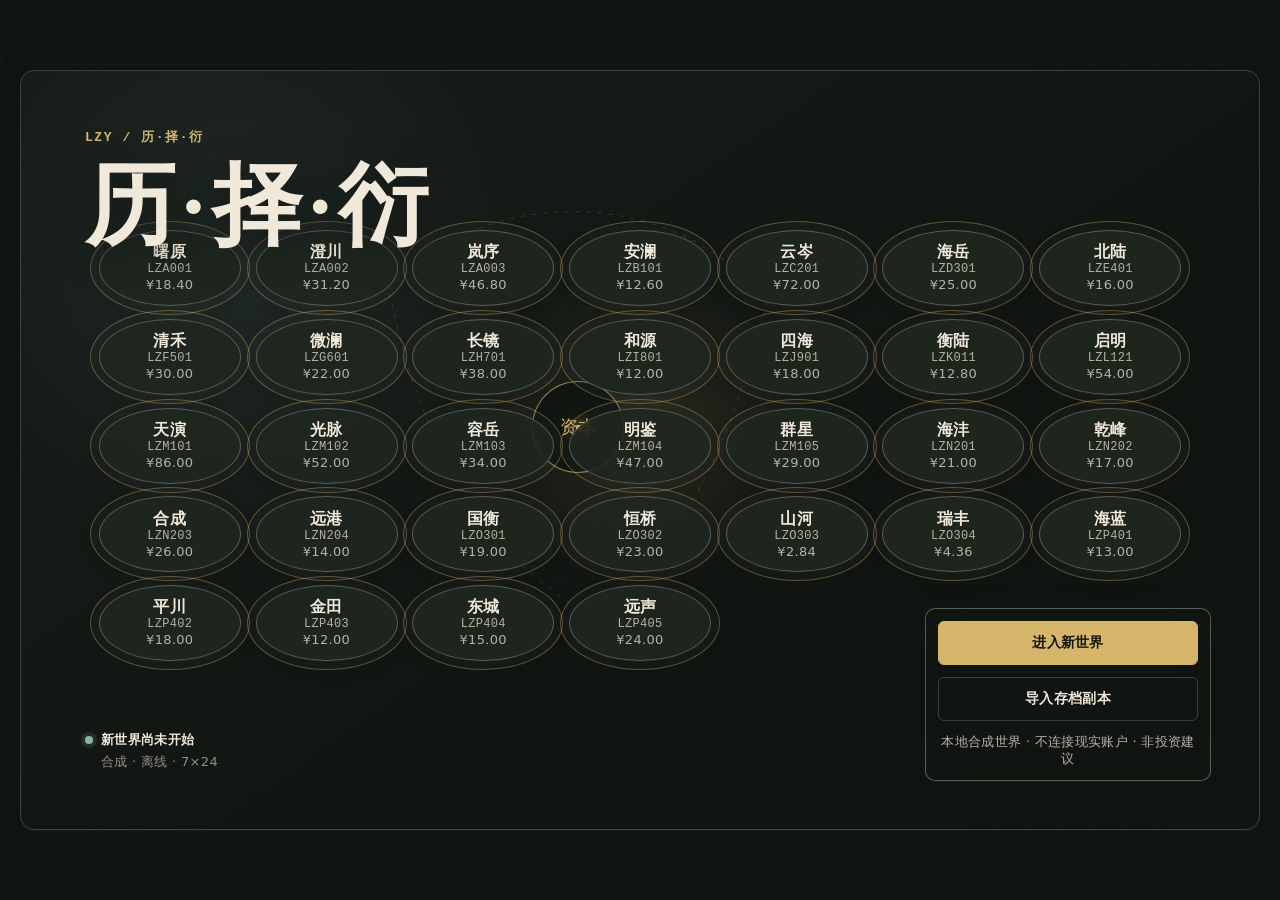
==== commit bd81054d: "Publish LZY market continuity and performance fixes" ====
--- a/client/index.html
+++ b/client/index.html
@@ -8,16 +8,21 @@
       content="LZY / 历·择·衍，一款本地单机、持续演化的虚构 A 股式经济与市场游戏。"
     />
     <meta name="theme-color" content="#111512" />
+    <meta name="color-scheme" content="dark light" />
+    <meta name="apple-mobile-web-app-capable" content="yes" />
+    <meta name="apple-mobile-web-app-status-bar-style" content="black-translucent" />
+    <meta name="apple-mobile-web-app-title" content="历·择·衍" />
     <title>LZY / 历·择·衍</title>
+    <link rel="manifest" href="./manifest.webmanifest" />
     <link rel="icon" href="./assets/lzy-mark.svg" type="image/svg+xml" />
-    <link rel="apple-touch-icon" href="./assets/lzy-mark.svg" />
-    <link rel="stylesheet" href="./styles.css?v=20260801-01" />
-    <link rel="stylesheet" href="./src/experience/city-life.css?v=20260801-01" />
-    <link rel="stylesheet" href="./src/experience/social-career.css?v=20260801-01" />
-    <link rel="stylesheet" href="./src/experience/player-wealth.css?v=20260801-01" />
-    <link rel="stylesheet" href="./src/experience/market-intelligence.css?v=20260801-01" />
-    <link rel="stylesheet" href="./src/experience/derivatives.css?v=20260801-01" />
-    <link rel="stylesheet" href="./src/market/stage.css?v=20260801-01" />
+    <link rel="apple-touch-icon" href="./assets/lzy-icon-180.png" />
+    <link rel="stylesheet" href="./styles.css?v=20260803-02" />
+    <link rel="stylesheet" href="./src/experience/city-life.css?v=20260803-02" />
+    <link rel="stylesheet" href="./src/experience/social-career.css?v=20260803-02" />
+    <link rel="stylesheet" href="./src/experience/player-wealth.css?v=20260803-02" />
+    <link rel="stylesheet" href="./src/experience/market-intelligence.css?v=20260803-02" />
+    <link rel="stylesheet" href="./src/experience/derivatives.css?v=20260803-02" />
+    <link rel="stylesheet" href="./src/market/stage.css?v=20260803-02" />
   </head>
   <body>
     <a class="skip-link" href="#current-decision">跳到当前世界</a>
@@ -35,6 +40,7 @@
     <noscript>
       <p class="noscript">LZY 需要启用 JavaScript 才能运行。所有游戏数据仍只保存在本机。</p>
     </noscript>
-    <script type="module" src="./src/ui.js?v=20260801-01"></script>
+    <script type="module" src="./src/platform/installability.js?v=20260803-02"></script>
+    <script type="module" src="./src/ui.js?v=20260803-02"></script>
   </body>
 </html>
--- a/client/styles.css
+++ b/client/styles.css
@@ -787,7 +787,7 @@
   margin: 0 auto;
   padding: 0 clamp(16px, 2.3vw, 32px);
   display: grid;
-  grid-template-columns: repeat(5, minmax(0, 1fr));
+  grid-template-columns: repeat(4, minmax(0, 1fr));
 }
 
 .nav-button {
@@ -1399,7 +1399,7 @@
 
 .create-role-grid {
   display: grid;
-  grid-template-columns: repeat(4, minmax(0, 1fr));
+  grid-template-columns: repeat(auto-fit, minmax(132px, 1fr));
   gap: var(--space-2);
 }
 
@@ -1468,8 +1468,57 @@
 
 .create-control-grid {
   display: grid;
-  grid-template-columns: minmax(150px, 0.55fr) minmax(240px, 1fr) minmax(210px, 0.8fr);
+  grid-template-columns: repeat(2, minmax(0, 1fr));
   gap: var(--space-3);
+}
+
+.create-capital-block {
+  grid-column: 1 / -1;
+}
+
+.create-capital-control {
+  display: grid;
+  grid-template-columns: minmax(160px, 1fr) auto minmax(210px, 0.42fr);
+  gap: var(--space-1) var(--space-3);
+  align-items: center;
+}
+
+.create-capital-control > .range {
+  min-width: 0;
+}
+
+.create-capital-control > label {
+  color: var(--color-text-muted);
+  font-size: var(--text-xs);
+}
+
+.create-capital-input {
+  min-height: 48px;
+  border: 1px solid var(--color-border);
+}
+
+.create-capital-input:focus-visible {
+  border-color: var(--color-focus);
+  box-shadow: var(--shadow-focus);
+}
+
+.create-capital-input[aria-invalid="true"] {
+  border-color: var(--color-danger);
+  box-shadow: inset 3px 0 0 var(--color-danger);
+}
+
+.create-capital-bounds {
+  grid-column: 1;
+  display: flex;
+  justify-content: space-between;
+  gap: var(--space-2);
+}
+
+.capital-validation {
+  grid-column: 2 / -1;
+  min-height: 20px;
+  color: var(--color-danger);
+  text-align: right;
 }
 
 .create-strength-toggle {
@@ -2064,6 +2113,393 @@
 
 .world-node-actor b {
   color: var(--color-info);
+}
+
+.world-command-center {
+  display: grid;
+  gap: var(--space-3);
+  padding: var(--space-3);
+  border-bottom: 1px solid rgb(var(--rgb-border) / 0.72);
+  background: rgb(var(--rgb-canvas) / 0.26);
+}
+
+.world-command-grid {
+  display: grid;
+  grid-template-columns: repeat(12, minmax(0, 1fr));
+  gap: var(--space-3);
+}
+
+.world-overview-card {
+  min-width: 0;
+  overflow: hidden;
+  display: grid;
+  align-content: start;
+  gap: var(--space-3);
+  padding: var(--space-3);
+  border: 1px solid var(--color-border);
+  border-radius: var(--radius-md);
+  background: rgb(var(--rgb-surface-1) / 0.9);
+  box-shadow: var(--shadow-1);
+}
+
+.world-market-pulse {
+  grid-column: span 7;
+  grid-row: span 2;
+}
+
+.world-economy-network {
+  grid-column: span 5;
+}
+
+.world-derivatives-pulse {
+  grid-column: span 5;
+}
+
+.world-public-briefing {
+  grid-column: span 7;
+}
+
+.world-card-heading {
+  min-width: 0;
+  display: flex;
+  align-items: flex-start;
+  justify-content: space-between;
+  gap: var(--space-2);
+}
+
+.world-card-heading > div {
+  min-width: 0;
+}
+
+.world-card-heading small,
+.world-card-heading > span,
+.world-card-empty,
+.world-network-summary small,
+.world-market-row small,
+.world-company-universe small,
+.world-company-table small {
+  color: var(--color-text-subtle);
+  font-size: var(--text-2xs);
+}
+
+.world-card-heading h2 {
+  margin: 2px 0 0;
+  font-size: var(--text-md);
+}
+
+.world-card-heading button,
+.world-card-actions button,
+.world-inline-link,
+.world-company-actions button {
+  min-height: 34px;
+  padding: 6px 9px;
+  border: 1px solid rgb(var(--rgb-accent) / 0.38);
+  border-radius: var(--radius-xs);
+  color: var(--color-accent);
+  background: rgb(var(--rgb-accent) / 0.055);
+  font-size: var(--text-2xs);
+  white-space: nowrap;
+}
+
+.world-card-heading button:hover,
+.world-card-actions button:hover,
+.world-inline-link:hover,
+.world-company-actions button:hover {
+  border-color: var(--color-accent);
+  background: rgb(var(--rgb-accent) / 0.11);
+}
+
+.world-pulse-metrics,
+.world-economy-metrics,
+.world-derivative-metrics {
+  display: grid;
+  grid-template-columns: repeat(5, minmax(0, 1fr));
+  gap: 1px;
+  overflow: hidden;
+  border: 1px solid var(--color-border);
+  border-radius: var(--radius-sm);
+  background: var(--color-border);
+}
+
+.world-economy-metrics,
+.world-derivative-metrics {
+  grid-template-columns: repeat(3, minmax(0, 1fr));
+}
+
+.world-pulse-metrics > span,
+.world-economy-metrics > span,
+.world-derivative-metrics > span {
+  min-width: 0;
+  display: grid;
+  gap: 2px;
+  padding: 8px;
+  background: var(--color-surface-2);
+}
+
+.world-pulse-metrics small,
+.world-economy-metrics small,
+.world-derivative-metrics small {
+  overflow: hidden;
+  color: var(--color-text-subtle);
+  font-size: 9px;
+  text-overflow: ellipsis;
+  white-space: nowrap;
+}
+
+.world-pulse-metrics strong,
+.world-economy-metrics strong,
+.world-derivative-metrics strong {
+  overflow: hidden;
+  font-family: var(--font-mono);
+  font-size: var(--text-sm);
+  text-overflow: ellipsis;
+  white-space: nowrap;
+}
+
+.world-market-list,
+.world-briefing-list,
+.world-network-summary,
+.world-actor-activity {
+  display: grid;
+  gap: 5px;
+}
+
+.world-market-row {
+  min-width: 0;
+  display: grid;
+  grid-template-columns: minmax(0, 1fr) auto;
+  gap: 5px;
+}
+
+.world-market-row__quote,
+.world-network-row,
+.world-briefing-list > button,
+.world-actor-activity > button {
+  min-width: 0;
+  min-height: 46px;
+  display: flex;
+  align-items: center;
+  justify-content: space-between;
+  gap: var(--space-2);
+  padding: 7px 9px;
+  border: 1px solid var(--color-border);
+  border-radius: var(--radius-sm);
+  color: var(--color-text);
+  background: var(--color-surface-2);
+  text-align: left;
+}
+
+.world-market-row__quote:hover,
+.world-network-row:hover,
+.world-briefing-list > button:hover,
+.world-actor-activity > button:hover {
+  border-color: var(--color-border-strong);
+  background: rgb(var(--rgb-accent) / 0.055);
+}
+
+.world-market-row__quote > span,
+.world-network-row > span {
+  min-width: 0;
+  display: grid;
+}
+
+.world-market-row__quote > span:last-child {
+  justify-items: end;
+}
+
+.world-market-row__quote strong,
+.world-market-row__quote small,
+.world-network-row strong,
+.world-network-row small {
+  overflow: hidden;
+  text-overflow: ellipsis;
+  white-space: nowrap;
+}
+
+.world-inline-link {
+  align-self: stretch;
+}
+
+.world-actor-activity {
+  grid-template-columns: repeat(3, minmax(0, 1fr));
+  padding-top: var(--space-2);
+  border-top: 1px solid var(--color-border);
+  color: var(--color-text-subtle);
+  font-size: var(--text-2xs);
+}
+
+.world-actor-activity > button {
+  min-height: 38px;
+  display: grid;
+}
+
+.world-actor-activity > button strong {
+  color: var(--color-info);
+  font-size: 10px;
+}
+
+.world-network-row em {
+  color: var(--color-warning);
+  font-family: var(--font-mono);
+  font-size: var(--text-xs);
+  font-style: normal;
+  white-space: nowrap;
+}
+
+.world-network-summary > div:first-child {
+  display: flex;
+  align-items: baseline;
+  justify-content: space-between;
+  gap: var(--space-2);
+}
+
+.world-card-empty {
+  margin: 0;
+  padding: var(--space-2);
+  border: 1px dashed var(--color-border);
+  border-radius: var(--radius-sm);
+}
+
+.world-card-actions {
+  display: grid;
+  grid-template-columns: repeat(2, minmax(0, 1fr));
+  gap: var(--space-2);
+}
+
+.world-card-actions button {
+  min-height: 44px;
+}
+
+.world-briefing-list {
+  grid-template-columns: repeat(2, minmax(0, 1fr));
+}
+
+.world-briefing-list > button {
+  min-height: 72px;
+  display: grid;
+  grid-template-columns: auto minmax(0, 1fr);
+  justify-content: start;
+}
+
+.world-briefing-list > button > span {
+  grid-row: 1 / span 2;
+  align-self: start;
+  padding: 2px 5px;
+  border-radius: 999px;
+  color: var(--color-info);
+  background: rgb(var(--rgb-info) / 0.09);
+  font-size: 9px;
+}
+
+.world-briefing-list > button > strong {
+  display: -webkit-box;
+  overflow: hidden;
+  font-size: var(--text-xs);
+  line-height: 1.4;
+  -webkit-box-orient: vertical;
+  -webkit-line-clamp: 2;
+}
+
+.world-briefing-list > button > small {
+  color: var(--color-text-subtle);
+  font-size: 9px;
+}
+
+.world-company-universe {
+  overflow: hidden;
+  border: 1px solid var(--color-border);
+  border-radius: var(--radius-md);
+  background: var(--color-surface-1);
+}
+
+.world-company-universe > summary {
+  min-height: 52px;
+  display: flex;
+  align-items: center;
+  justify-content: space-between;
+  gap: var(--space-2);
+  padding: var(--space-2) var(--space-3);
+  cursor: pointer;
+}
+
+.world-company-universe > summary > span:first-child {
+  display: grid;
+}
+
+.world-company-universe > summary > span:last-child {
+  color: var(--color-accent);
+  font-size: var(--text-2xs);
+}
+
+.world-company-table {
+  max-height: 420px;
+  overflow: auto;
+  border-top: 1px solid var(--color-border);
+}
+
+.world-company-table table {
+  width: 100%;
+  min-width: 900px;
+  border-collapse: collapse;
+  font-size: var(--text-xs);
+}
+
+.world-company-table th,
+.world-company-table td {
+  padding: 8px 10px;
+  border-bottom: 1px solid var(--color-border);
+  text-align: left;
+  white-space: nowrap;
+}
+
+.world-company-table thead th {
+  position: sticky;
+  z-index: 2;
+  top: 0;
+  color: var(--color-text-subtle);
+  background: var(--color-surface-2);
+  font-size: 9px;
+}
+
+.world-company-table tbody th {
+  position: sticky;
+  z-index: 1;
+  left: 0;
+  background: var(--color-surface-1);
+}
+
+.world-company-table tbody th strong,
+.world-company-table tbody th small {
+  display: block;
+}
+
+.world-company-actions {
+  display: flex;
+  gap: 4px;
+}
+
+.world-company-actions button {
+  min-height: 30px;
+  padding: 4px 7px;
+}
+
+@media (max-width: 1023px) {
+  .world-market-pulse,
+  .world-economy-network,
+  .world-derivatives-pulse,
+  .world-public-briefing {
+    grid-column: span 6;
+    grid-row: auto;
+  }
+
+  .world-pulse-metrics {
+    grid-template-columns: repeat(3, minmax(0, 1fr));
+  }
+
+  .world-briefing-list,
+  .world-actor-activity {
+    grid-template-columns: minmax(0, 1fr);
+  }
 }
 
 .actor-pulse {
@@ -3005,6 +3441,136 @@
   gap: var(--space-2);
 }
 
+.quant-strategy-lab,
+.stabilization-control-desk {
+  display: grid;
+  gap: var(--space-4);
+}
+
+.role-specialized-heading,
+.quant-strategy-card__heading,
+.stabilization-manual-entry,
+.quant-file-bench {
+  display: flex;
+  gap: var(--space-3);
+  align-items: start;
+  justify-content: space-between;
+}
+
+.role-specialized-heading h3,
+.quant-file-bench h4,
+.stabilization-manual-entry h4 {
+  margin-bottom: var(--space-1);
+}
+
+.quant-lab-controls,
+.stabilization-parameter-grid {
+  display: grid;
+  grid-template-columns: repeat(2, minmax(0, 1fr));
+  gap: var(--space-3);
+}
+
+.role-toggle-control {
+  min-height: 48px;
+  display: flex;
+  gap: var(--space-2);
+  align-items: center;
+  padding: var(--space-2) var(--space-3);
+  border: 1px solid var(--color-border);
+  border-radius: var(--radius-sm);
+  background: var(--color-canvas);
+}
+
+.role-toggle-control input,
+.quant-strategy-card__heading input {
+  width: 20px;
+  height: 20px;
+  flex: none;
+  accent-color: var(--color-accent);
+}
+
+.quant-strategy-grid {
+  display: grid;
+  grid-template-columns: repeat(auto-fit, minmax(min(100%, 280px), 1fr));
+  gap: var(--space-3);
+}
+
+.quant-strategy-card {
+  min-width: 0;
+  display: grid;
+  gap: var(--space-3);
+  padding: var(--space-3);
+  border: 1px solid var(--color-border);
+  border-radius: var(--radius-md);
+  background: var(--color-canvas);
+}
+
+.quant-strategy-card[data-strategy-state='locked'] {
+  border-style: dashed;
+  background: rgb(var(--rgb-canvas) / 0.58);
+}
+
+.quant-strategy-card__heading label {
+  min-width: 0;
+  display: flex;
+  gap: var(--space-2);
+  align-items: center;
+  font-weight: 700;
+}
+
+.quant-strategy-card p,
+.quant-file-bench p,
+.stabilization-manual-entry p,
+.role-model-boundary {
+  margin: 0;
+  color: var(--color-text-muted);
+  font-size: var(--text-xs);
+}
+
+.quant-strategy-weight {
+  display: grid;
+  grid-template-columns: minmax(0, 1fr) minmax(96px, 0.45fr);
+  gap: var(--space-2);
+  align-items: center;
+  color: var(--color-text-muted);
+  font-size: var(--text-xs);
+}
+
+.quant-strategy-card__actions,
+.quant-file-bench__actions {
+  display: flex;
+  flex-wrap: wrap;
+  gap: var(--space-2);
+  align-items: center;
+}
+
+.quant-file-bench,
+.stabilization-manual-entry,
+.role-model-boundary {
+  padding: var(--space-3);
+  border: 1px solid var(--color-border);
+  border-radius: var(--radius-md);
+  background: rgb(var(--rgb-info) / 0.05);
+}
+
+.quant-file-bench input[type='file'] {
+  position: absolute;
+  width: 1px;
+  height: 1px;
+  overflow: hidden;
+  clip-path: inset(50%);
+  white-space: nowrap;
+}
+
+.quant-file-bench label.button {
+  cursor: pointer;
+}
+
+.stabilization-control-desk .role-risk-band,
+.stabilization-manual-entry {
+  border-left-color: var(--color-warning);
+}
+
 .identity-action {
   min-width: 0;
 }
@@ -3703,6 +4269,669 @@
   font-size: var(--text-xs);
 }
 
+.world2d-stage {
+  min-width: 0;
+  min-height: 650px;
+  overflow: hidden;
+  border: 1px solid var(--color-border);
+  border-radius: var(--radius-lg);
+  background:
+    linear-gradient(135deg, rgb(var(--rgb-info) / 0.06), transparent 38%),
+    var(--color-surface-1);
+  box-shadow: var(--shadow-2);
+}
+
+.world2d-hud {
+  min-height: 92px;
+  display: flex;
+  align-items: center;
+  justify-content: space-between;
+  gap: var(--space-5);
+  padding: var(--space-3) clamp(16px, 2.5vw, 30px);
+  border-bottom: 1px solid var(--color-border);
+  background: rgb(var(--rgb-canvas) / 0.55);
+}
+
+.world2d-hud > div:first-child {
+  min-width: 0;
+  display: grid;
+  grid-template-columns: auto auto;
+  gap: 0 var(--space-2);
+  align-items: center;
+}
+
+.world2d-hud h1 {
+  grid-column: 1 / -1;
+  margin: 0;
+  font-size: clamp(1.35rem, 2.2vw, 2rem);
+}
+
+.world2d-hud .eyebrow {
+  margin: 0;
+}
+
+.world2d-hud > div:first-child > span:last-child {
+  grid-column: 1 / -1;
+  color: var(--color-text-muted);
+  font-size: var(--text-xs);
+}
+
+.world2d-vitals {
+  min-width: min(480px, 44vw);
+  display: grid;
+  grid-template-columns: repeat(3, minmax(0, 1fr));
+  border: 1px solid var(--color-border);
+  border-radius: var(--radius-sm);
+  background: rgb(var(--rgb-surface-2) / 0.72);
+}
+
+.world2d-vitals > span {
+  min-width: 0;
+  display: grid;
+  padding: var(--space-2) var(--space-3);
+  border-right: 1px solid var(--color-border);
+}
+
+.world2d-vitals > span:last-child {
+  border-right: 0;
+}
+
+.world2d-vitals small {
+  color: var(--color-text-subtle);
+  font-size: var(--text-2xs);
+}
+
+.world2d-vitals strong {
+  overflow: hidden;
+  text-overflow: ellipsis;
+  white-space: nowrap;
+  font-size: var(--text-sm);
+  font-variant-numeric: tabular-nums;
+}
+
+.world2d-layout {
+  min-width: 0;
+  display: grid;
+  grid-template-columns: minmax(0, 1fr) minmax(280px, 330px);
+  min-height: 520px;
+}
+
+.world2d-canvas-shell {
+  position: relative;
+  min-width: 0;
+  min-height: 520px;
+  overflow: hidden;
+  border-right: 1px solid var(--color-border);
+  background: #111512;
+}
+
+.world2d-canvas {
+  width: 100%;
+  height: 100%;
+  min-height: 520px;
+  display: block;
+  cursor: crosshair;
+  touch-action: none;
+}
+
+.world2d-canvas:focus-visible {
+  outline: 3px solid var(--color-focus-ring);
+  outline-offset: -4px;
+}
+
+.world2d-controls-hint {
+  position: absolute;
+  top: var(--space-3);
+  left: var(--space-3);
+  display: flex;
+  flex-wrap: wrap;
+  gap: var(--space-1);
+  pointer-events: none;
+}
+
+.world2d-controls-hint span {
+  padding: 3px var(--space-2);
+  border: 1px solid rgb(var(--rgb-border-strong) / 0.72);
+  border-radius: 999px;
+  color: var(--color-text-muted);
+  background: rgb(var(--rgb-canvas) / 0.78);
+  font-size: var(--text-2xs);
+  backdrop-filter: blur(6px);
+}
+
+.world2d-place-strip {
+  position: absolute;
+  right: var(--space-3);
+  bottom: var(--space-3);
+  left: var(--space-3);
+  display: grid;
+  grid-template-columns: repeat(3, minmax(0, 1fr));
+  gap: 1px;
+  overflow: hidden;
+  border: 1px solid rgb(var(--rgb-border-strong) / 0.7);
+  border-radius: var(--radius-sm);
+  background: var(--color-border);
+  pointer-events: none;
+}
+
+.world2d-place-strip span {
+  min-width: 0;
+  padding: 6px var(--space-2);
+  color: var(--color-text-muted);
+  background: rgb(var(--rgb-canvas) / 0.86);
+  font-size: var(--text-2xs);
+  white-space: nowrap;
+  overflow: hidden;
+  text-overflow: ellipsis;
+}
+
+.world2d-place-strip strong {
+  color: var(--color-accent);
+}
+
+.world2d-side {
+  min-width: 0;
+  display: grid;
+  align-content: start;
+  gap: var(--space-3);
+  padding: var(--space-3);
+  background: rgb(var(--rgb-canvas) / 0.28);
+}
+
+.world2d-nearby > header,
+.world2d-life-glance > header {
+  display: grid;
+  margin-bottom: var(--space-2);
+}
+
+.world2d-nearby .eyebrow {
+  margin: 0;
+}
+
+.world2d-action-grid {
+  display: grid;
+  gap: var(--space-2);
+}
+
+.world2d-interaction {
+  position: relative;
+  min-width: 0;
+  min-height: 74px;
+  display: grid;
+  grid-template-columns: auto minmax(0, 1fr);
+  gap: 0 var(--space-2);
+  align-content: center;
+  padding: var(--space-2) var(--space-3);
+  border: 1px solid var(--color-border);
+  border-radius: var(--radius-sm);
+  color: var(--color-text);
+  background: var(--color-surface-2);
+  cursor: pointer;
+  text-align: left;
+  transition:
+    transform var(--motion-fast) var(--ease-standard),
+    border-color var(--motion-base) var(--ease-standard),
+    background-color var(--motion-base) var(--ease-standard);
+}
+
+.world2d-interaction:hover {
+  border-color: var(--color-accent);
+  background: var(--color-surface-3);
+  transform: translateY(-1px);
+}
+
+.world2d-interaction:focus-visible {
+  outline: 3px solid var(--color-focus-ring);
+  outline-offset: 2px;
+}
+
+.world2d-interaction.is-nearby {
+  border-color: rgb(var(--rgb-accent) / 0.8);
+  box-shadow: inset 3px 0 0 var(--color-accent);
+}
+
+.world2d-interaction:disabled {
+  cursor: not-allowed;
+  opacity: 0.52;
+}
+
+.world2d-object-verb {
+  grid-row: 1 / span 2;
+  align-self: center;
+  min-width: 56px;
+  padding: 4px 7px;
+  border-radius: 999px;
+  color: var(--color-ink-on-accent);
+  background: var(--color-accent);
+  font-size: var(--text-2xs);
+  font-weight: 700;
+  text-align: center;
+}
+
+.world2d-interaction strong,
+.world2d-object-hint {
+  min-width: 0;
+  overflow: hidden;
+  text-overflow: ellipsis;
+  white-space: nowrap;
+}
+
+.world2d-object-hint {
+  color: var(--color-text-muted);
+  font-size: var(--text-2xs);
+}
+
+.world2d-semantic-scene {
+  border: 1px solid var(--color-border);
+  border-radius: var(--radius-sm);
+  background: var(--color-surface-1);
+}
+
+.world2d-semantic-scene summary {
+  padding: var(--space-2) var(--space-3);
+  color: var(--color-info);
+  cursor: pointer;
+  font-weight: 650;
+}
+
+.world2d-semantic-scene ul {
+  display: grid;
+  gap: var(--space-2);
+  margin: 0;
+  padding: 0 var(--space-3) var(--space-3) 30px;
+}
+
+.world2d-semantic-scene li span {
+  display: block;
+  color: var(--color-text-muted);
+  font-size: var(--text-2xs);
+}
+
+.world2d-life-glance {
+  padding: var(--space-3);
+  border: 1px solid var(--color-border);
+  border-radius: var(--radius-sm);
+  background: var(--color-surface-1);
+}
+
+.open-world-city-panel {
+  min-width: 0;
+  display: grid;
+  gap: var(--space-2);
+  padding: var(--space-3);
+  border: 1px solid rgb(var(--rgb-info) / 0.42);
+  border-radius: var(--radius-sm);
+  background:
+    linear-gradient(150deg, rgb(var(--rgb-info) / 0.08), transparent 58%),
+    var(--color-surface-1);
+}
+
+.open-world-city-panel.is-between p,
+.open-world-city-columns p {
+  margin: 0;
+  color: var(--color-text-muted);
+  font-size: var(--text-xs);
+}
+
+.open-world-city-header {
+  min-width: 0;
+  display: flex;
+  align-items: end;
+  justify-content: space-between;
+  gap: var(--space-2);
+}
+
+.open-world-city-header > div {
+  min-width: 0;
+  display: grid;
+}
+
+.open-world-city-header h2,
+.open-world-city-panel > header h2 {
+  margin: 0;
+  overflow: hidden;
+  font-size: var(--text-lg);
+  text-overflow: ellipsis;
+  white-space: nowrap;
+}
+
+.open-world-city-state {
+  flex: none;
+  padding: 4px 8px;
+  border: 1px solid var(--color-border);
+  border-radius: 999px;
+  color: var(--color-text-muted);
+  background: var(--color-surface-2);
+  font-size: var(--text-2xs);
+  font-weight: 750;
+}
+
+.open-world-city-state.is-open {
+  border-color: rgb(var(--rgb-positive) / 0.55);
+  color: var(--color-positive);
+}
+
+.open-world-city-state.is-limited {
+  border-color: rgb(var(--rgb-warning) / 0.62);
+  color: var(--color-warning);
+}
+
+.open-world-city-facts {
+  display: grid;
+  grid-template-columns: repeat(2, minmax(0, 1fr));
+  gap: 1px;
+  overflow: hidden;
+  border: 1px solid var(--color-border);
+  border-radius: var(--radius-xs);
+  background: var(--color-border);
+}
+
+.open-world-city-facts > span {
+  min-width: 0;
+  padding: 5px 7px;
+  overflow: hidden;
+  color: var(--color-text-muted);
+  background: var(--color-surface-2);
+  font-size: var(--text-2xs);
+  text-overflow: ellipsis;
+  white-space: nowrap;
+}
+
+.open-world-city-columns {
+  display: grid;
+  grid-template-columns: minmax(0, 0.9fr) minmax(0, 1.1fr);
+  gap: var(--space-2);
+}
+
+.open-world-city-columns > section {
+  min-width: 0;
+  display: grid;
+  align-content: start;
+  gap: 6px;
+}
+
+.open-world-city-columns h3 {
+  margin: 0;
+  color: var(--color-text-muted);
+  font-size: var(--text-2xs);
+  letter-spacing: 0.06em;
+}
+
+.open-world-city-people {
+  display: grid;
+  gap: 1px;
+  margin: 0;
+  padding: 0;
+  overflow: hidden;
+  border: 1px solid var(--color-border);
+  border-radius: var(--radius-xs);
+  background: var(--color-border);
+  list-style: none;
+}
+
+.open-world-city-people li {
+  min-width: 0;
+  display: flex;
+  align-items: center;
+  justify-content: space-between;
+  gap: 6px;
+  padding: 6px 7px;
+  background: var(--color-surface-2);
+  font-size: var(--text-2xs);
+}
+
+.open-world-city-people strong,
+.open-world-city-people span {
+  overflow: hidden;
+  text-overflow: ellipsis;
+  white-space: nowrap;
+}
+
+.open-world-city-people span {
+  color: var(--color-text-muted);
+}
+
+.open-world-city-actions {
+  display: grid;
+  gap: 6px;
+}
+
+.open-world-city-action {
+  min-width: 0;
+  min-height: 48px;
+  display: grid;
+  gap: 2px;
+  padding: 7px 9px;
+  border: 1px solid rgb(var(--rgb-info) / 0.5);
+  border-radius: var(--radius-xs);
+  color: var(--color-text);
+  background: var(--color-surface-2);
+  cursor: pointer;
+  text-align: left;
+  transition:
+    transform var(--motion-fast) var(--ease-standard),
+    border-color var(--motion-base) var(--ease-standard),
+    background-color var(--motion-base) var(--ease-standard);
+}
+
+.open-world-city-action:hover {
+  border-color: var(--color-info);
+  background: var(--color-surface-3);
+  transform: translateY(-1px);
+}
+
+.open-world-city-action:focus-visible {
+  outline: 3px solid var(--color-focus-ring);
+  outline-offset: 2px;
+}
+
+.open-world-city-action:disabled {
+  cursor: wait;
+  opacity: 0.62;
+}
+
+.open-world-city-action span,
+.open-world-city-action small {
+  min-width: 0;
+  overflow: hidden;
+  text-overflow: ellipsis;
+  white-space: nowrap;
+}
+
+.open-world-city-action span {
+  font-weight: 720;
+}
+
+.open-world-city-action small {
+  color: var(--color-text-muted);
+  font-size: var(--text-2xs);
+}
+
+.open-world-city-action.is-route {
+  border-style: dashed;
+}
+
+.open-world-city-recent {
+  border-top: 1px solid var(--color-border);
+}
+
+.open-world-city-recent summary {
+  padding-top: var(--space-2);
+  color: var(--color-info);
+  cursor: pointer;
+  font-size: var(--text-2xs);
+  font-weight: 700;
+}
+
+.open-world-city-recent ul {
+  display: grid;
+  gap: 3px;
+  margin: 6px 0 0;
+  padding-left: 18px;
+  color: var(--color-text-muted);
+  font-size: var(--text-2xs);
+}
+
+.open-world-city-recent li span {
+  display: block;
+}
+
+.world2d-entertainment {
+  display: grid;
+  gap: var(--space-2);
+  padding: var(--space-3);
+  border: 1px solid rgb(var(--rgb-accent) / 0.42);
+  border-radius: var(--radius-sm);
+  background:
+    linear-gradient(145deg, rgb(var(--rgb-accent) / 0.08), transparent 62%),
+    var(--color-surface-1);
+}
+
+.world2d-entertainment > header {
+  display: flex;
+  align-items: end;
+  justify-content: space-between;
+  gap: var(--space-2);
+}
+
+.world2d-entertainment > header > div {
+  display: grid;
+}
+
+.world2d-entertainment > header > span {
+  color: var(--color-accent);
+  font-size: var(--text-2xs);
+  font-weight: 700;
+}
+
+.world2d-entertainment-metrics {
+  display: grid;
+  grid-template-columns: repeat(3, minmax(0, 1fr));
+  gap: 1px;
+  overflow: hidden;
+  border: 1px solid var(--color-border);
+  border-radius: var(--radius-xs);
+  background: var(--color-border);
+}
+
+.world2d-entertainment-metrics > span {
+  min-width: 0;
+  display: grid;
+  padding: 6px 8px;
+  background: var(--color-surface-2);
+}
+
+.world2d-entertainment-metrics small,
+.world2d-entertainment-action small,
+.world2d-entertainment-action em {
+  color: var(--color-text-muted);
+  font-size: var(--text-2xs);
+  font-style: normal;
+}
+
+.world2d-entertainment-actions {
+  display: grid;
+  gap: var(--space-2);
+}
+
+.world2d-entertainment-actions > p {
+  margin: 0;
+  color: var(--color-text-muted);
+  font-size: var(--text-xs);
+}
+
+.world2d-entertainment-action {
+  min-width: 0;
+  min-height: 70px;
+  display: grid;
+  grid-template-columns: minmax(0, 1fr) auto;
+  gap: 3px var(--space-2);
+  align-items: center;
+  padding: 8px 10px;
+  color: var(--color-text);
+  text-align: left;
+  border: 1px solid var(--color-border);
+  border-radius: var(--radius-sm);
+  background: var(--color-surface-2);
+  cursor: pointer;
+}
+
+.world2d-entertainment-action:hover {
+  border-color: var(--color-accent);
+  background: var(--color-surface-3);
+}
+
+.world2d-entertainment-action > span {
+  min-width: 0;
+  display: grid;
+}
+
+.world2d-entertainment-action > span:last-of-type {
+  text-align: right;
+}
+
+.world2d-entertainment-action b {
+  color: var(--color-accent);
+}
+
+.world2d-entertainment-action p {
+  grid-column: 1 / -1;
+  margin: 0;
+  overflow: hidden;
+  color: var(--color-text-muted);
+  font-size: var(--text-2xs);
+  text-overflow: ellipsis;
+  white-space: nowrap;
+}
+
+.world2d-entertainment-action:disabled {
+  cursor: wait;
+  opacity: 0.64;
+}
+
+.world2d-entertainment-recent {
+  display: grid;
+  gap: 3px;
+  margin: 0;
+  padding: 8px 0 0 18px;
+  color: var(--color-text-muted);
+  font-size: var(--text-2xs);
+  border-top: 1px solid var(--color-border);
+}
+
+.world2d-life-glance > div {
+  display: grid;
+  grid-template-columns: repeat(3, minmax(0, 1fr));
+  gap: var(--space-2);
+}
+
+.world2d-life-glance span {
+  min-width: 0;
+  display: grid;
+}
+
+.world2d-life-glance strong {
+  overflow: hidden;
+  color: var(--color-text);
+  font-size: var(--text-xs);
+  text-overflow: ellipsis;
+  white-space: nowrap;
+}
+
+.world2d-authority-note {
+  min-height: 34px;
+  display: flex;
+  justify-content: space-between;
+  gap: var(--space-3);
+  align-items: center;
+  padding: 5px var(--space-3);
+  border-top: 1px solid var(--color-border);
+  color: var(--color-text-subtle);
+  background: rgb(var(--rgb-canvas) / 0.72);
+  font-family: var(--font-mono);
+  font-size: var(--text-2xs);
+}
+
 @media (max-width: 1279px) {
   .world-grid {
     grid-template-columns: minmax(0, 1fr);
@@ -3720,6 +4949,39 @@
 }
 
 @media (max-width: 959px) {
+  .world2d-stage {
+    min-height: 0;
+  }
+
+  .world2d-hud {
+    align-items: stretch;
+    flex-direction: column;
+    gap: var(--space-2);
+  }
+
+  .world2d-vitals {
+    width: 100%;
+    min-width: 0;
+  }
+
+  .world2d-layout {
+    grid-template-columns: minmax(0, 1fr);
+  }
+
+  .world2d-canvas-shell {
+    min-height: 460px;
+    border-right: 0;
+    border-bottom: 1px solid var(--color-border);
+  }
+
+  .world2d-canvas {
+    min-height: 460px;
+  }
+
+  .world2d-action-grid {
+    grid-template-columns: repeat(2, minmax(0, 1fr));
+  }
+
   .world-status-inner {
     grid-template-columns: 1fr auto;
   }
@@ -3795,6 +5057,59 @@
 }
 
 @media (max-width: 679px) {
+  .world2d-hud {
+    min-height: 0;
+    padding: var(--space-2);
+  }
+
+  .world2d-hud h1 {
+    font-size: var(--text-xl);
+  }
+
+  .world2d-vitals {
+    grid-template-columns: repeat(3, minmax(0, 1fr));
+  }
+
+  .world2d-vitals > span {
+    padding: 5px var(--space-2);
+  }
+
+  .world2d-vitals strong {
+    font-size: 10px;
+  }
+
+  .world2d-canvas-shell,
+  .world2d-canvas {
+    min-height: 340px;
+    height: 42svh;
+  }
+
+  .world2d-place-strip {
+    grid-template-columns: 1fr;
+  }
+
+  .world2d-place-strip span:nth-child(n + 2) {
+    display: none;
+  }
+
+  .world2d-side {
+    padding: var(--space-2);
+  }
+
+  .world2d-interaction {
+    min-height: 68px;
+    padding: var(--space-2);
+  }
+
+  .world2d-object-verb {
+    min-width: 48px;
+  }
+
+  .world2d-authority-note {
+    display: grid;
+    gap: 0;
+  }
+
   body {
     font-size: var(--text-md);
   }
@@ -3875,15 +5190,15 @@
   }
 
   .welcome-company-field {
-    inset: 112px 12px 150px;
-    grid-template-columns: repeat(2, minmax(0, 1fr));
-    gap: 4px 8px;
+    inset: 112px 12px 190px;
+    grid-template-columns: repeat(4, minmax(0, 1fr));
+    gap: 4px;
   }
 
   .welcome-company-field .welcome-company {
-    width: min(100%, 132px);
+    width: 100%;
     min-height: 58px;
-    padding: 4px 8px;
+    padding: 4px 2px;
   }
 
   .welcome-company-1 {
@@ -4023,7 +5338,7 @@
   }
 
   .primary-nav-inner {
-    grid-template-columns: repeat(5, minmax(0, 1fr));
+    grid-template-columns: repeat(4, minmax(0, 1fr));
   }
 
   .market-app-bar {
@@ -4070,7 +5385,8 @@
   .world-scene {
     min-height: calc(100svh - 138px - env(safe-area-inset-bottom));
     display: grid;
-    grid-template-rows: auto minmax(308px, 1fr) auto;
+    grid-template-rows: auto;
+    grid-auto-rows: auto;
     border-radius: var(--radius-md);
   }
 
@@ -4093,6 +5409,72 @@
   .world-map {
     min-height: 308px;
     height: auto;
+  }
+
+  .world-command-center {
+    gap: var(--space-2);
+    padding: var(--space-2);
+  }
+
+  .world-command-grid {
+    grid-template-columns: minmax(0, 1fr);
+    gap: var(--space-2);
+  }
+
+  .world-market-pulse,
+  .world-economy-network,
+  .world-derivatives-pulse,
+  .world-public-briefing {
+    grid-column: 1;
+  }
+
+  .world-overview-card {
+    gap: var(--space-2);
+    padding: var(--space-2);
+  }
+
+  .world-card-heading {
+    align-items: center;
+  }
+
+  .world-card-heading h2 {
+    font-size: var(--text-sm);
+  }
+
+  .world-card-heading button {
+    min-height: 40px;
+  }
+
+  .world-pulse-metrics,
+  .world-economy-metrics,
+  .world-derivative-metrics {
+    grid-template-columns: repeat(2, minmax(0, 1fr));
+  }
+
+  .world-market-row {
+    grid-template-columns: minmax(0, 1fr) auto;
+  }
+
+  .world-market-row__quote {
+    min-height: 52px;
+  }
+
+  .world-inline-link {
+    min-width: 56px;
+    min-height: 52px;
+  }
+
+  .world-briefing-list,
+  .world-actor-activity {
+    grid-template-columns: minmax(0, 1fr);
+  }
+
+  .world-company-universe > summary {
+    min-height: 56px;
+  }
+
+  .world-company-table {
+    max-height: 65svh;
   }
 
   .world-node-player {
@@ -4368,6 +5750,23 @@
     grid-template-columns: 1fr;
   }
 
+  .quant-lab-controls,
+  .stabilization-parameter-grid {
+    grid-template-columns: 1fr;
+  }
+
+  .role-specialized-heading,
+  .quant-file-bench,
+  .stabilization-manual-entry {
+    display: grid;
+  }
+
+  .quant-file-bench__actions,
+  .quant-file-bench__actions .button,
+  .stabilization-manual-entry .button {
+    width: 100%;
+  }
+
   .identity-ledger {
     grid-column: 1;
   }
@@ -4441,13 +5840,13 @@
   }
 
   .create-role-choice {
-    min-height: 68px;
+    min-height: 50px;
     padding: var(--space-1) var(--space-2);
   }
 
   .create-role-index {
-    width: 25px;
-    height: 25px;
+    width: 22px;
+    height: 22px;
   }
 
   .create-role-choice strong {
@@ -4455,9 +5854,31 @@
   }
 
   .create-control-grid {
-    grid-template-columns: minmax(78px, 0.66fr) minmax(126px, 1.1fr)
-      minmax(100px, 0.9fr);
+    grid-template-columns: repeat(2, minmax(0, 1fr));
     gap: var(--space-1);
+  }
+
+  .create-capital-control {
+    grid-template-columns: 1fr minmax(128px, 0.58fr);
+  }
+
+  .create-capital-control > .range,
+  .create-capital-bounds {
+    grid-column: 1;
+  }
+
+  .create-capital-control > label,
+  .create-capital-input {
+    grid-column: 2;
+  }
+
+  .capital-validation {
+    grid-column: 1 / -1;
+    text-align: left;
+  }
+
+  .capital-validation:empty {
+    display: none;
   }
 
   .create-control-grid .create-block {
@@ -4506,7 +5927,7 @@
 
   .create-vitals > span {
     min-height: 44px;
-    padding: var(--space-1) var(--space-2);
+    padding: 2px var(--space-2);
     border-right: 0;
     border-bottom: 1px solid var(--color-border);
   }
--- a/client/src/experience/market-intelligence.css
+++ b/client/src/experience/market-intelligence.css
@@ -914,6 +914,133 @@
   padding: 14px 16px 16px;
 }
 
+.mi-company-system-body {
+  display: grid;
+  gap: 14px;
+}
+
+.mi-company-system-body p,
+.mi-company-system-body h4 {
+  margin: 0;
+}
+
+.mi-system-lead {
+  color: var(--mi-text);
+  font-size: 0.9rem;
+  font-weight: 650;
+}
+
+.mi-system-chips {
+  display: flex;
+  flex-wrap: wrap;
+  gap: 6px;
+}
+
+.mi-system-chips span {
+  padding: 5px 8px;
+  color: var(--mi-muted);
+  font-size: 0.72rem;
+  border: 1px solid var(--mi-border);
+  border-radius: 999px;
+  background: var(--mi-surface-2);
+}
+
+.mi-company-timeline {
+  display: grid;
+  gap: 7px;
+  margin: 0;
+  padding: 0;
+  list-style: none;
+}
+
+.mi-company-timeline li {
+  display: grid;
+  grid-template-columns: 28px minmax(0, 1fr);
+  gap: 9px;
+  align-items: center;
+}
+
+.mi-company-timeline li > span {
+  display: grid;
+  place-items: center;
+  width: 26px;
+  height: 26px;
+  color: var(--mi-accent);
+  font: 700 0.72rem var(--mi-font-mono);
+  border: 1px solid var(--mi-border-strong);
+  border-radius: 50%;
+}
+
+.mi-system-columns {
+  display: grid;
+  grid-template-columns: repeat(2, minmax(0, 1fr));
+  gap: 10px;
+}
+
+.mi-system-columns > section {
+  min-width: 0;
+  display: grid;
+  align-content: start;
+  gap: 8px;
+}
+
+.mi-system-list,
+.mi-contract-list {
+  display: grid;
+  gap: 7px;
+}
+
+.mi-system-list article,
+.mi-system-callout {
+  display: grid;
+  gap: 4px;
+  padding: 9px 10px;
+  border: 1px solid var(--mi-border);
+  border-radius: 7px;
+  background: var(--mi-surface-2);
+}
+
+.mi-system-list article span,
+.mi-system-callout p {
+  color: var(--mi-muted);
+  font-size: 0.73rem;
+}
+
+.mi-contract-list button {
+  min-width: 0;
+  display: grid;
+  grid-template-columns: minmax(0, 0.75fr) minmax(0, 1.25fr);
+  gap: 10px;
+  align-items: center;
+  padding: 8px 10px;
+  color: inherit;
+  text-align: left;
+  border: 1px solid var(--mi-border);
+  border-radius: 7px;
+  background: var(--mi-surface-2);
+}
+
+.mi-contract-list button:hover {
+  border-color: var(--mi-border-strong);
+  background: var(--mi-surface-3);
+}
+
+.mi-contract-list button > span {
+  min-width: 0;
+  display: grid;
+}
+
+.mi-contract-list small,
+.mi-contract-list em {
+  color: var(--mi-muted);
+  font-size: 0.69rem;
+  font-style: normal;
+}
+
+.mi-contract-list em {
+  text-align: right;
+}
+
 .mi-company-network {
   display: grid;
   grid-template-columns: repeat(2, minmax(0, 1fr));
@@ -1065,6 +1192,69 @@
   margin-bottom: 12px;
 }
 
+.mi-business-transmission {
+  display: grid;
+  gap: 10px;
+  margin: 12px 0;
+  padding: 12px;
+  border: 1px solid var(--mi-border);
+  border-radius: 9px;
+  background: linear-gradient(145deg, var(--mi-surface-2), var(--mi-surface-1));
+}
+
+.mi-business-transmission > header,
+.mi-transmission-causes article {
+  display: flex;
+  align-items: center;
+  justify-content: space-between;
+  gap: 10px;
+}
+
+.mi-business-transmission h4 {
+  margin: 2px 0 0;
+  font-size: 0.9rem;
+}
+
+.mi-business-transmission > header small,
+.mi-transmission-causes span,
+.mi-source-note,
+.mi-table-wrap th small,
+.mi-table-wrap td small {
+  display: block;
+  color: var(--mi-muted);
+  font-size: 0.69rem;
+  font-family: var(--mi-font-sans);
+  font-weight: 500;
+}
+
+.mi-transmission-causes {
+  display: grid;
+  grid-template-columns: repeat(2, minmax(0, 1fr));
+  gap: 6px;
+}
+
+.mi-transmission-causes article {
+  min-width: 0;
+  padding: 7px 9px;
+  border-radius: 7px;
+  background: var(--mi-surface-1);
+}
+
+.mi-transmission-causes article > * {
+  min-width: 0;
+}
+
+.mi-transmission-causes em {
+  color: var(--mi-accent);
+  font-family: var(--mi-font-mono);
+  font-style: normal;
+  white-space: nowrap;
+}
+
+.mi-source-note {
+  margin: 0;
+}
+
 .mi-signal-columns {
   display: grid;
   grid-template-columns: repeat(2, minmax(0, 1fr));
@@ -1183,6 +1373,10 @@
   .mi-industry-hero .mi-overview-metrics,
   .mi-operating-metrics {
     grid-template-columns: repeat(2, minmax(0, 1fr));
+  }
+
+  .mi-transmission-causes {
+    grid-template-columns: minmax(0, 1fr);
   }
 
   .mi-search-results {
--- a/client/src/market/stage.css
+++ b/client/src/market/stage.css
@@ -914,6 +914,85 @@
   align-content: start;
 }
 
+.lzy-stage__role-console {
+  grid-column: 1 / -1;
+  display: grid;
+  gap: var(--space-3);
+  border-top: 3px solid var(--color-accent);
+}
+
+.lzy-stage__role-console-heading {
+  display: flex;
+  gap: var(--space-2);
+  align-items: start;
+  justify-content: space-between;
+}
+
+.lzy-stage__role-console-heading h3 {
+  margin: 0;
+  font-size: var(--text-md);
+}
+
+.lzy-stage__role-console > p {
+  margin: 0;
+  color: var(--color-text-muted);
+  font-size: var(--text-xs);
+}
+
+.lzy-stage__role-console [data-stage-role-status][data-active="true"] {
+  border-color: var(--color-positive);
+  color: var(--color-positive);
+}
+
+.lzy-stage__role-console-metrics {
+  margin: 0;
+  display: grid;
+  grid-template-columns: repeat(3, minmax(0, 1fr));
+  border: 1px solid var(--color-border);
+  border-radius: var(--radius-sm);
+  background: var(--color-canvas);
+}
+
+.lzy-stage__role-console-metrics > div {
+  min-width: 0;
+  display: grid;
+  gap: 2px;
+  padding: var(--space-2);
+  border-right: 1px solid var(--color-border);
+}
+
+.lzy-stage__role-console-metrics > div:last-child {
+  border-right: 0;
+}
+
+.lzy-stage__role-console-metrics dt {
+  color: var(--color-text-muted);
+  font-size: var(--text-2xs);
+}
+
+.lzy-stage__role-console-metrics dd {
+  min-width: 0;
+  margin: 0;
+  overflow: hidden;
+  font-family: var(--font-mono);
+  font-size: var(--text-xs);
+  font-variant-numeric: tabular-nums lining-nums;
+  text-overflow: ellipsis;
+  white-space: nowrap;
+}
+
+.lzy-stage__role-console-actions {
+  display: flex;
+  flex-wrap: wrap;
+  gap: var(--space-2);
+}
+
+.lzy-stage__role-console-actions button {
+  min-height: 40px;
+  flex: 1 1 128px;
+  padding-inline: var(--space-2);
+}
+
 .lzy-stage__ticket {
   display: grid;
   gap: var(--space-3);
@@ -1587,6 +1666,17 @@
   text-align: right;
 }
 
+.lzy-stage__shareholders tbody th,
+.lzy-stage__shareholders tbody td {
+  white-space: pre-line;
+  line-height: 1.35;
+  vertical-align: top;
+}
+
+.lzy-stage__shareholders tbody th {
+  overflow-wrap: anywhere;
+}
+
 .lzy-stage__shareholders tr[data-stage-player-holder="true"] th,
 .lzy-stage__shareholders tr[data-stage-player-holder="true"] td {
   color: var(--color-accent);
@@ -1603,6 +1693,13 @@
 .lzy-stage__agent-heading {
   margin-bottom: var(--space-2);
   font-weight: 600;
+}
+
+.lzy-stage__agent-order {
+  margin: calc(var(--space-2) * -1) 0 var(--space-2);
+  color: var(--color-text-muted);
+  font-size: var(--text-xs);
+  text-align: right;
 }
 
 .lzy-stage__agent-list {
@@ -1704,7 +1801,7 @@
 
   .lzy-stage__market-kind-switch--compact {
     width: min(300px, 45%);
-    display: grid;
+    display: none;
     margin: 0 auto;
   }
 
@@ -1860,6 +1957,10 @@
 }
 
 @media (max-width: 679px) {
+  .lzy-stage__market-kind-switch--compact {
+    display: grid;
+  }
+
   .lzy-market-stage {
     padding: var(--space-2);
     padding-bottom: calc(80px + env(safe-area-inset-bottom));
@@ -2662,6 +2763,15 @@
   }
 
   .lzy-stage__right[data-drawer-mode="ticket"]
+    [data-stage-panel="risk"] {
+    display: none;
+  }
+
+  .lzy-stage__right[data-drawer-mode="ticket"]
+    [data-stage-role-console],
+  .lzy-stage__right[data-drawer-mode="role"]
+    [data-stage-panel="ticket"],
+  .lzy-stage__right[data-drawer-mode="role"]
     [data-stage-panel="risk"] {
     display: none;
   }
@@ -2811,6 +2921,10 @@
     display: grid;
     grid-template-columns: repeat(2, minmax(0, 1fr));
     gap: var(--space-1);
+  }
+
+  .lzy-stage__mobile-trade-dock[data-role-dock="true"] {
+    grid-template-columns: repeat(3, minmax(0, 1fr));
   }
 
   .lzy-market-stage[data-mobile-task="depth"]
@@ -3428,6 +3542,10 @@
 }
 
 @media (min-width: 960px) and (max-width: 1099px) {
+  .market-mode .lzy-stage__canvas-wrap canvas {
+    height: min(24svh, 198px);
+  }
+
   .market-mode
     .lzy-stage__right[data-drawer-mode="ticket"]
     .lzy-stage__ticket-grid {
@@ -3748,6 +3866,15 @@
   display: none !important;
 }
 
+.lzy-market-stage:is(
+    [data-market-mode="futures"],
+    [data-market-mode="options"]
+  )
+  .lzy-stage__right
+  [data-stage-role-console] {
+  display: block;
+}
+
 @media (max-width: 679px) {
   .lzy-market-stage:is(
       [data-market-mode="futures"],
@@ -3815,68 +3942,195 @@
 }
 
 @media (min-width: 680px) {
-  .lzy-market-stage:is(
-      [data-market-mode="futures"],
-      [data-market-mode="options"]
-    )
-    .lzy-stage__grid {
+  .lzy-market-stage .lzy-stage__grid {
     display: grid;
     grid-template-columns:
-      minmax(144px, 0.72fr)
-      minmax(0, 1.2fr)
-      minmax(224px, 1fr);
+      clamp(144px, 17vw, 220px)
+      minmax(0, 1fr)
+      clamp(224px, 28vw, 360px);
     grid-template-rows: minmax(0, 1fr);
     gap: var(--space-1);
     align-items: stretch;
     overflow: hidden;
   }
 
-  .lzy-market-stage:is(
-      [data-market-mode="futures"],
-      [data-market-mode="options"]
-    )
+  .lzy-market-stage
     :is(
-      .lzy-stage__symbols,
-      .lzy-stage__workspace,
-      .lzy-stage__right
-    ) {
+        .lzy-stage__symbols,
+        .lzy-stage__workspace,
+        .lzy-stage__right
+      ) {
     position: static;
     inset: auto;
     grid-row: 1;
-    height: 100%;
     min-height: 0;
-    max-height: calc(100svh - 52px);
+    margin: 0;
+    opacity: 1;
+    visibility: visible;
+    pointer-events: auto;
+    transform: none;
+  }
+
+  .lzy-market-stage .lzy-stage__symbols {
+    display: grid;
+    grid-column: 1;
+  }
+
+  .lzy-market-stage .lzy-stage__workspace {
     display: block;
-    margin: 0;
-    padding: var(--space-2);
-    border: 1px solid var(--color-border);
-    border-radius: var(--radius-md);
-    background: var(--lzy-stage-panel);
-    box-shadow: var(--shadow-1);
-  }
-
-  .lzy-market-stage:is(
-      [data-market-mode="futures"],
-      [data-market-mode="options"]
-    )
-    .lzy-stage__symbols {
+    grid-column: 2;
+  }
+
+  .lzy-market-stage .lzy-stage__center {
+    grid-column: auto;
+  }
+
+  .lzy-market-stage .lzy-stage__right,
+  .lzy-market-stage
+    .lzy-stage__right[data-task-page="funds"] {
+    z-index: auto;
+    position: static;
+    grid-column: 3;
+    grid-row: 1;
+    max-height: none;
+    display: block;
+    padding: 0;
+    overflow-x: hidden;
+    overflow-y: auto;
+    border: 0;
+    border-radius: 0;
+    background: transparent;
+    box-shadow: none;
+  }
+
+  .lzy-market-stage .lzy-stage__symbol-list {
+    display: grid;
+    overflow-x: hidden;
+    overflow-y: visible;
+    padding-bottom: 0;
+  }
+
+  .lzy-market-stage .lzy-stage__symbol-list > button {
+    min-width: 0;
+  }
+}
+
+@media (min-width: 1280px) {
+  .lzy-market-stage .lzy-stage__grid {
+    grid-template-columns: 220px minmax(0, 1fr) 360px;
+  }
+}
+
+/*
+ * Compact desktop keeps the same stock/futures/options shell: the left rail
+ * becomes the shared native symbol selector and the remaining quote/trade
+ * columns keep identical bounds.  This avoids squeezing a four-field order
+ * book into a third narrow rail at 680–959px.
+ */
+@media (min-width: 680px) and (max-width: 959px) {
+  .lzy-market-stage .lzy-stage__grid {
+    grid-template-columns:
+      minmax(128px, 18vw)
+      minmax(0, 1fr)
+      minmax(220px, 30vw);
+    align-items: stretch;
+    overflow: hidden;
+  }
+
+  .lzy-market-stage .lzy-stage__symbols {
+    display: grid;
+  }
+
+  .lzy-market-stage .lzy-stage__workspace {
+    grid-column: 2;
+  }
+
+  .lzy-market-stage .lzy-stage__right,
+  .lzy-market-stage
+    .lzy-stage__right[data-task-page="funds"] {
+    position: static;
+    z-index: auto;
+    top: auto;
+    grid-row: 1;
+    grid-column: 3;
+    max-height: none;
+  }
+}
+
+/*
+ * At the narrowest desktop width the native symbol selector in the market
+ * chrome owns selection.  Keep the quote and action columns usable instead
+ * of squeezing a redundant rail between them.
+ */
+@media (min-width: 680px) and (max-width: 799px) {
+  .lzy-market-stage .lzy-stage__grid {
+    grid-template-columns: minmax(390px, 1fr) minmax(260px, 300px);
+  }
+
+  .lzy-market-stage .lzy-stage__symbols {
+    display: none;
+  }
+
+  .lzy-market-stage .lzy-stage__workspace {
     grid-column: 1;
   }
 
-  .lzy-market-stage:is(
-      [data-market-mode="futures"],
-      [data-market-mode="options"]
-    )
-    .lzy-stage__workspace {
+  .lzy-market-stage .lzy-stage__right,
+  .lzy-market-stage
+    .lzy-stage__right[data-task-page="funds"] {
+    position: sticky;
+    z-index: 8;
+    top: var(--space-1);
     grid-column: 2;
-  }
-
-  .lzy-market-stage:is(
-      [data-market-mode="futures"],
-      [data-market-mode="options"]
-    )
-    .lzy-stage__right {
-    z-index: auto;
-    grid-column: 3;
-  }
-}
+    max-height: calc(100svh - 8px);
+  }
+}
+
+@media (min-width: 800px) and (max-width: 959px) {
+  .market-mode
+    .lzy-stage__right[data-drawer-mode="ticket"]
+    .lzy-stage__ticket-grid {
+    grid-template-columns: repeat(2, minmax(0, 1fr));
+  }
+
+  .market-mode
+    .lzy-stage__right[data-drawer-mode="ticket"]
+    .lzy-stage__price-control {
+    grid-template-columns: 24px minmax(0, 1fr) 24px;
+    gap: 2px;
+  }
+
+  .lzy-stage__book-panel th:nth-child(2),
+  .lzy-stage__book-panel td:nth-child(2),
+  .lzy-stage__book-col-price {
+    width: 28%;
+  }
+
+  .lzy-stage__book-panel th:nth-child(3),
+  .lzy-stage__book-panel td:nth-child(3),
+  .lzy-stage__book-col-quantity {
+    width: 38%;
+  }
+
+  .lzy-market-stage .lzy-stage__book-table th,
+  .lzy-market-stage .lzy-stage__book-table td {
+    padding-inline: 1px;
+    font-size: 8px;
+  }
+}
+
+@media (min-width: 960px) {
+  .market-mode .lzy-stage__symbols,
+  .market-mode .lzy-stage__symbol-list {
+    align-content: start;
+  }
+
+  .market-mode .lzy-stage__symbol-list {
+    grid-auto-rows: minmax(52px, max-content);
+    overflow: visible;
+  }
+
+  .market-mode .lzy-stage__symbol-list > button {
+    min-height: 52px;
+  }
+}
